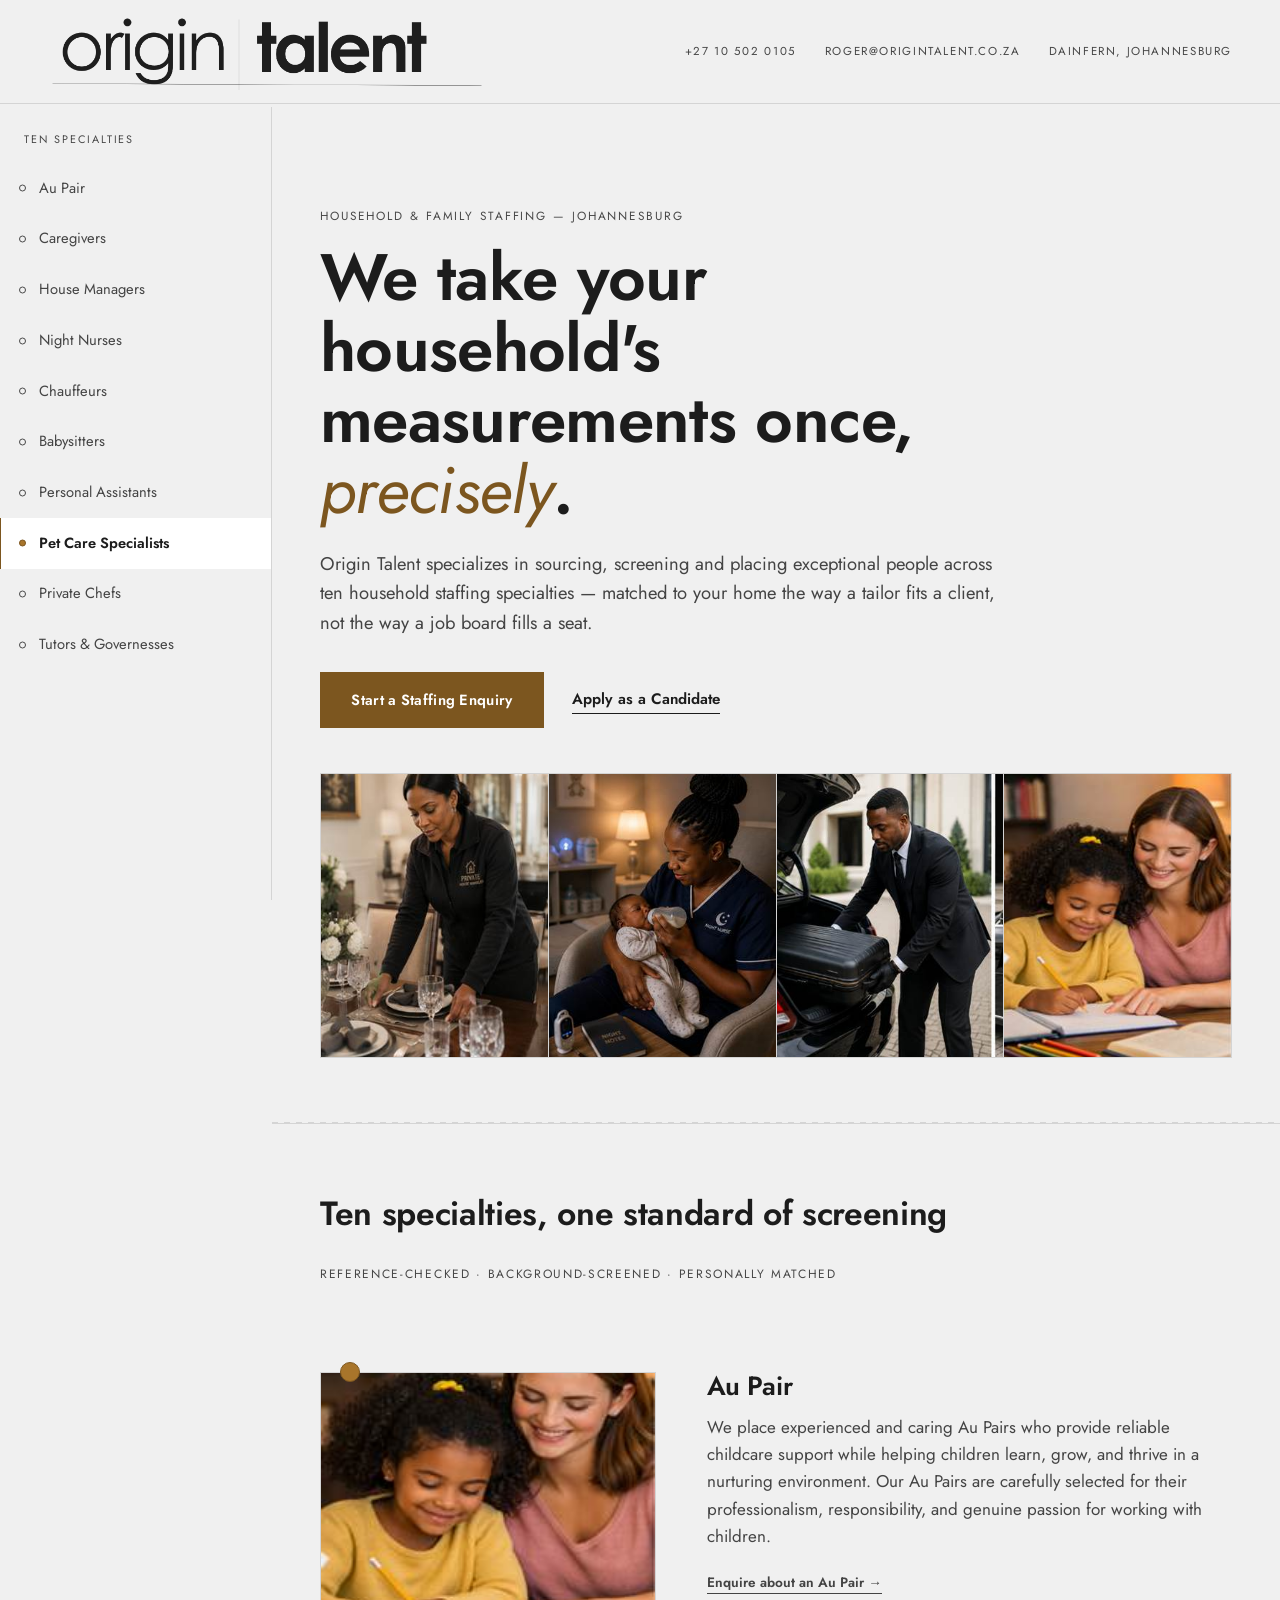
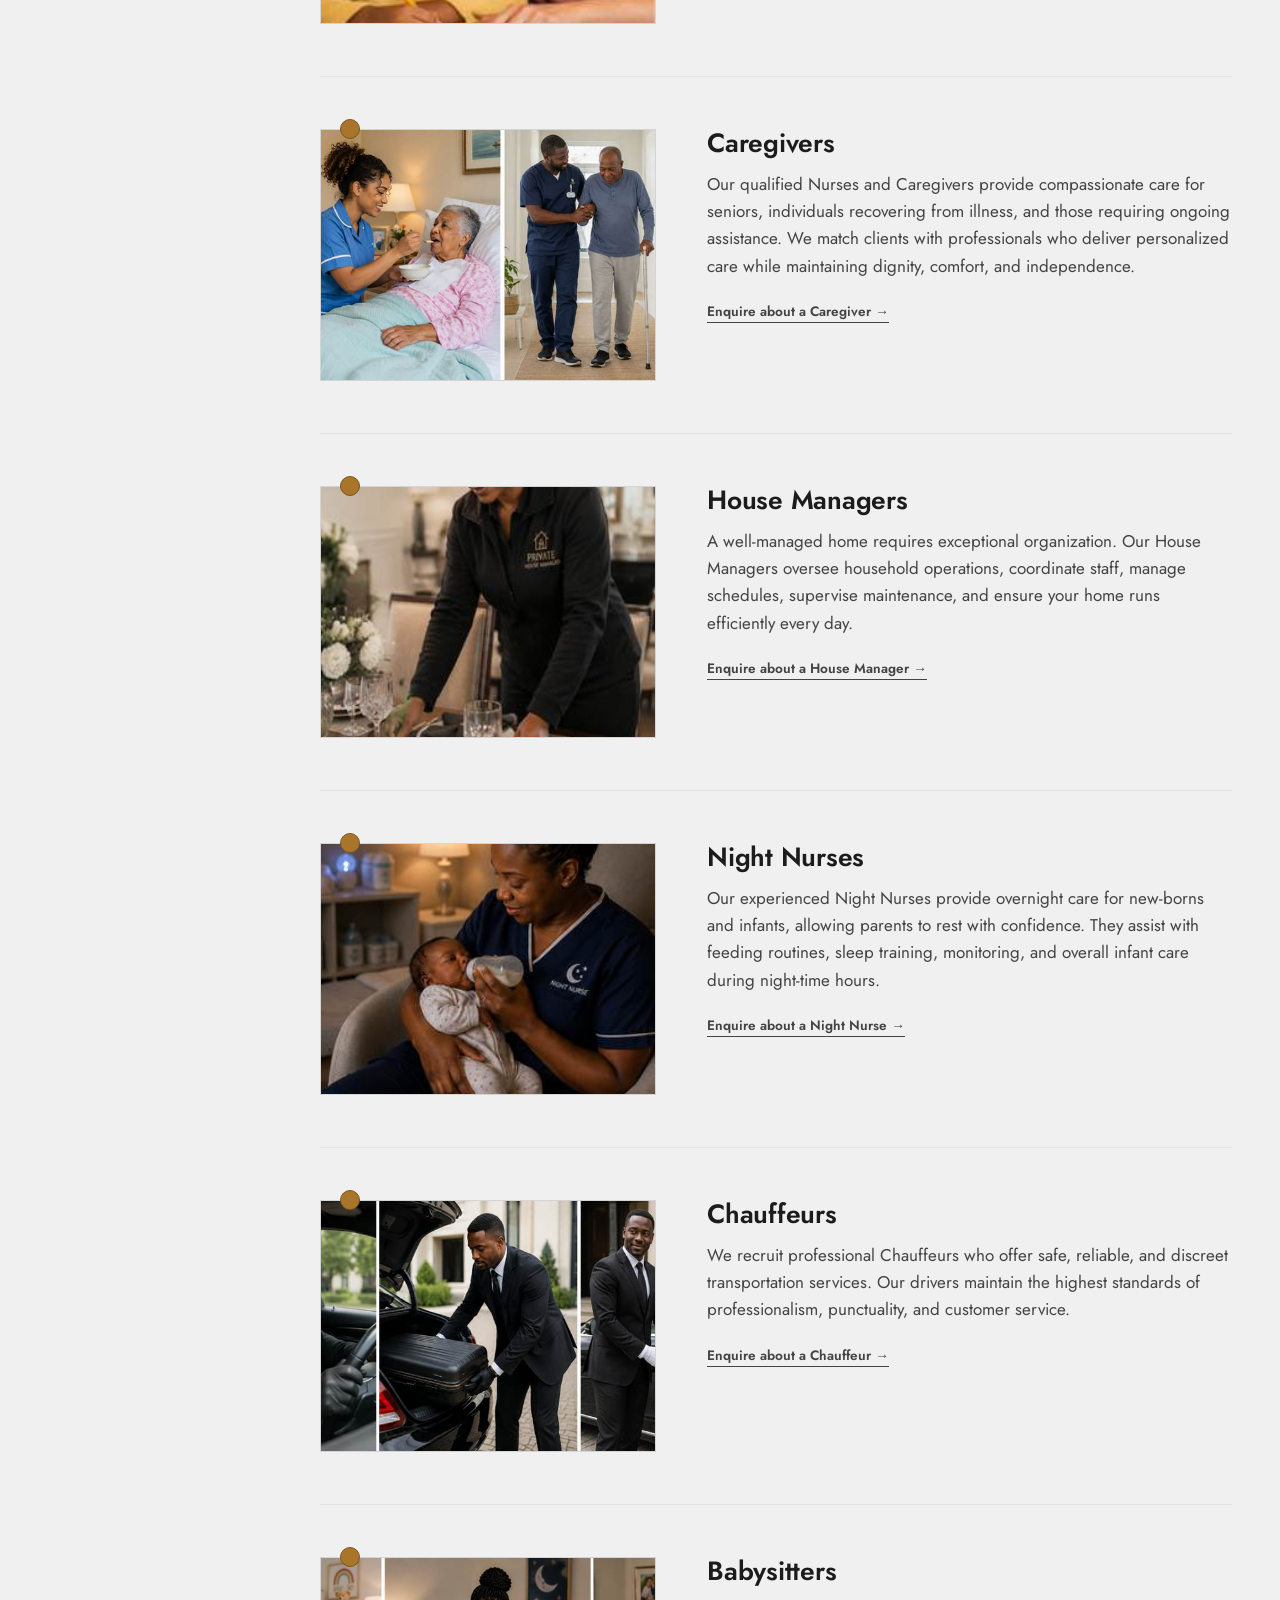
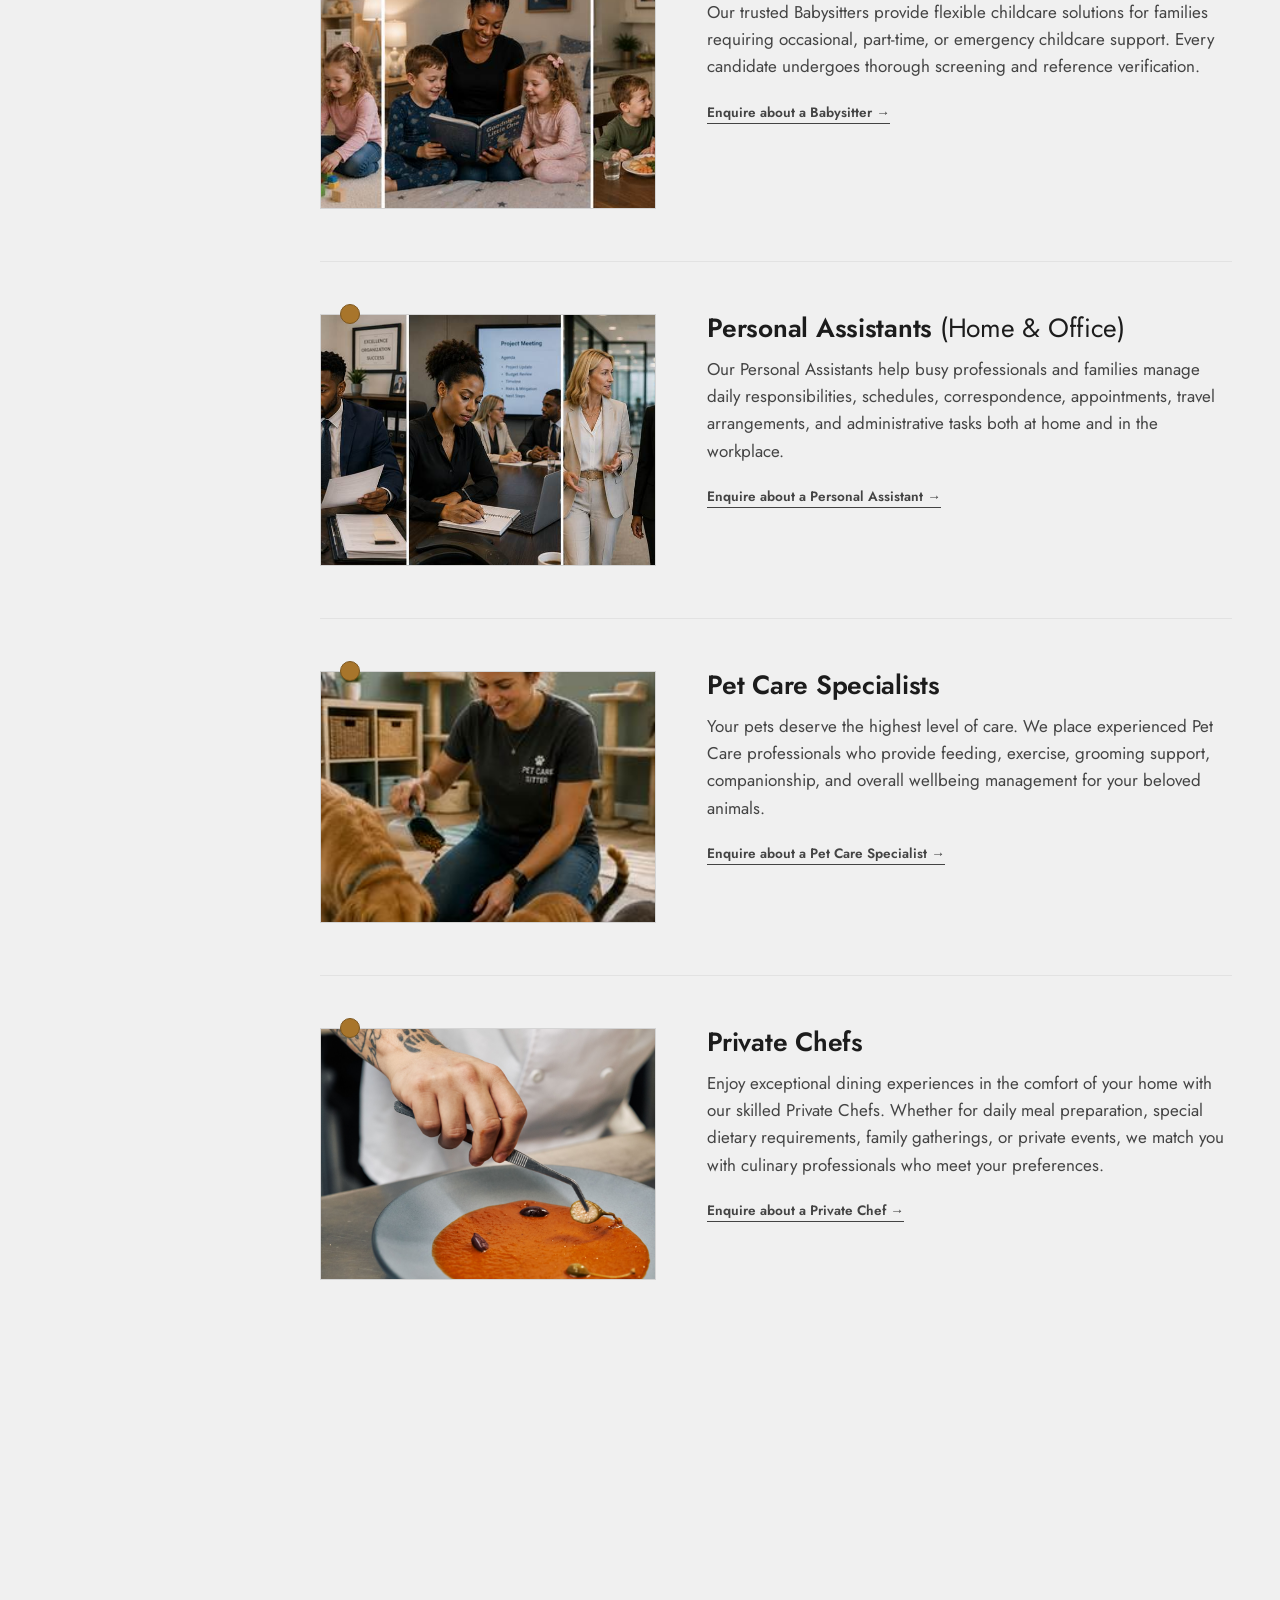
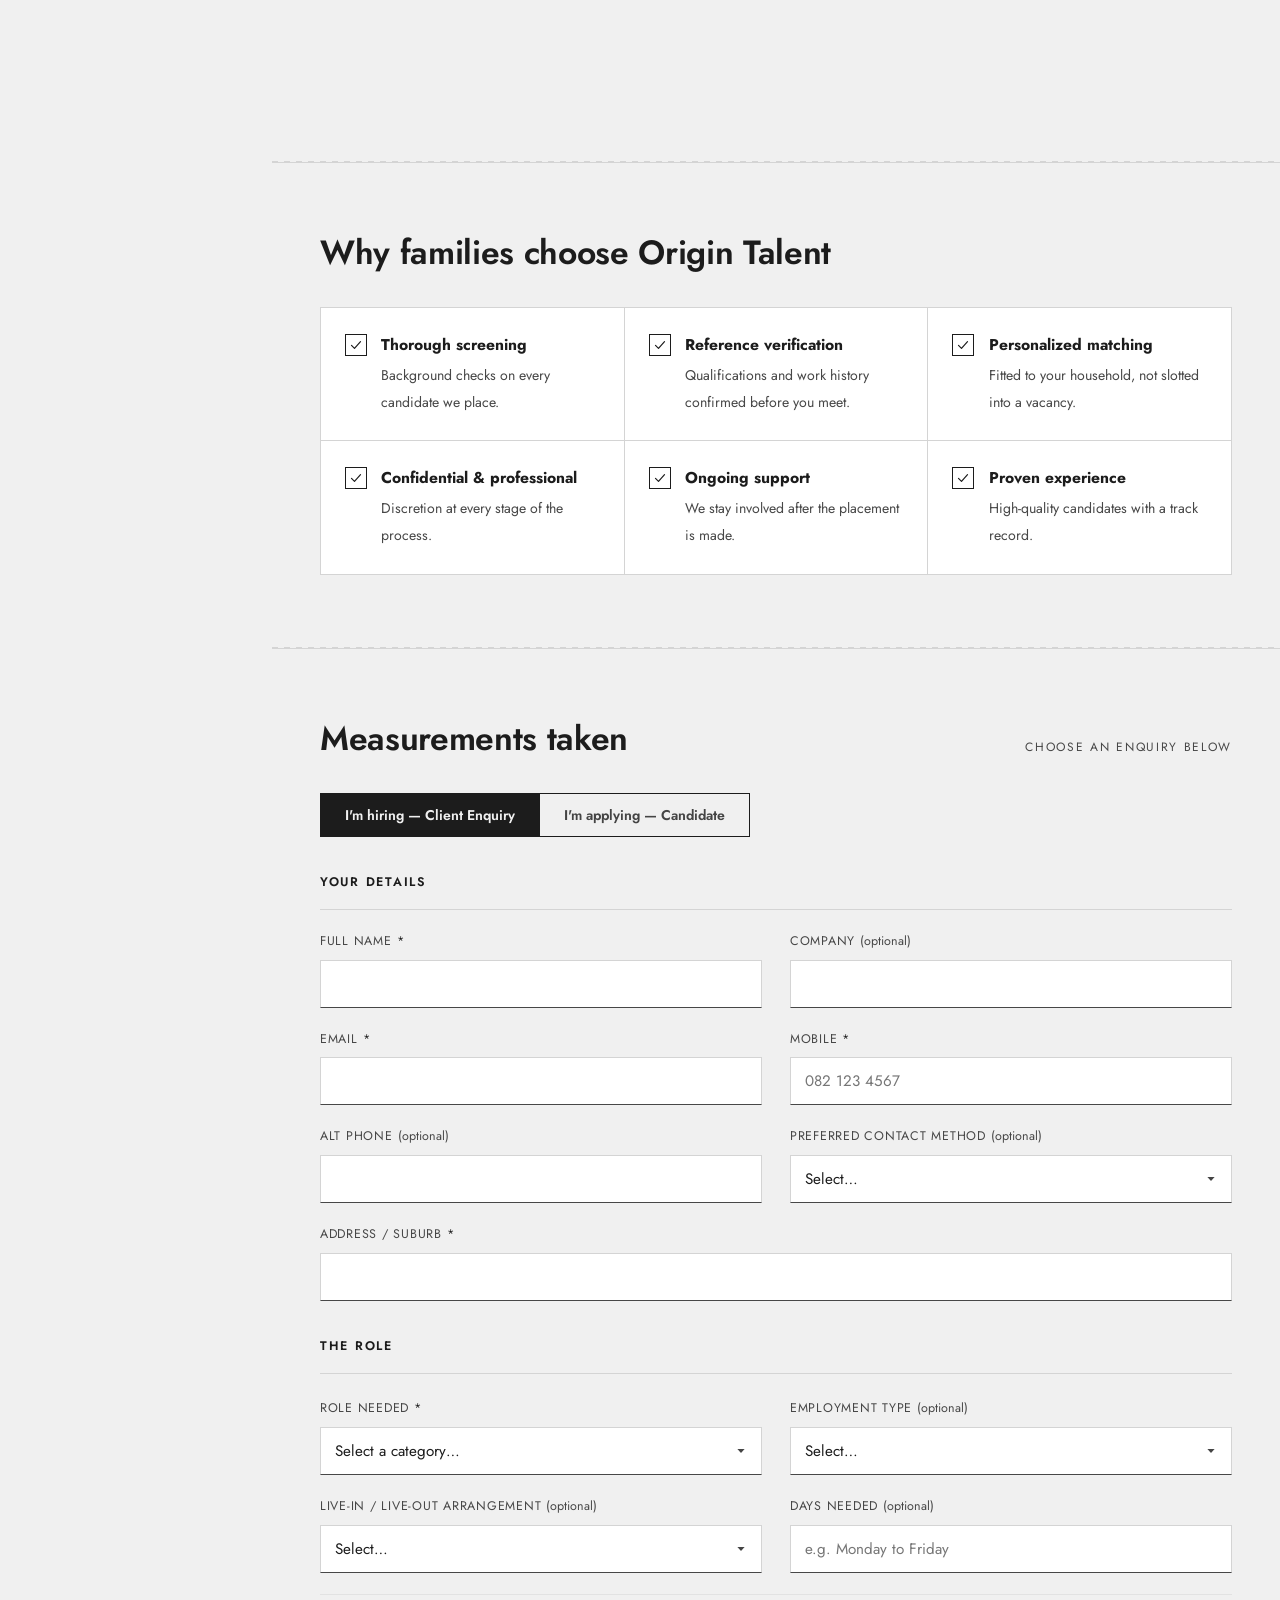
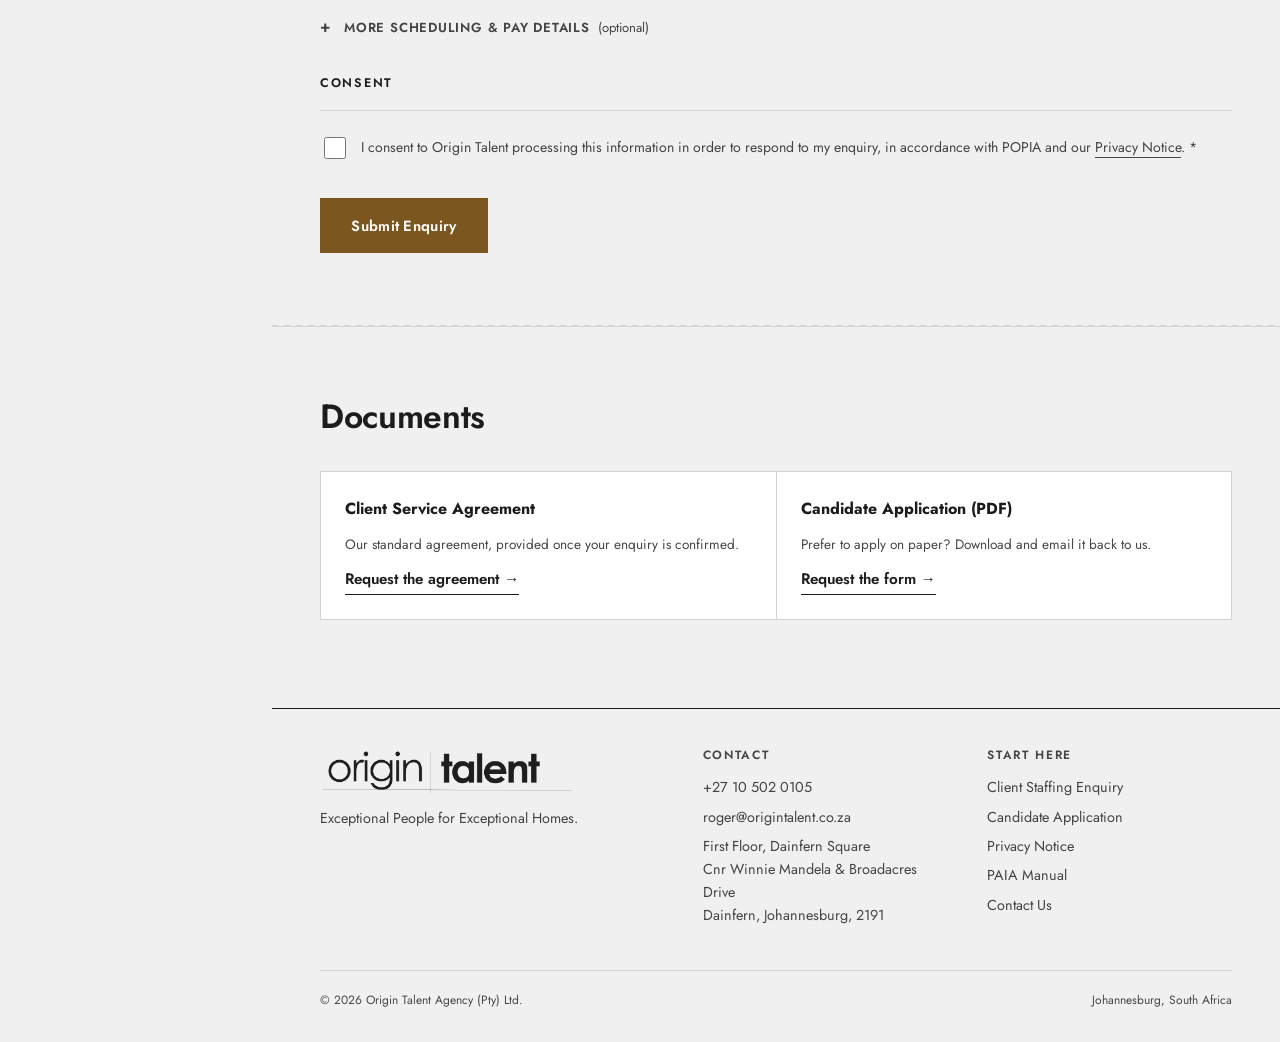
==== index.html @ 2ab87b72 "Restore phone/email on tablet and mobile The header's phone/email/location vanished entirely under 9" ====
<!doctype html>
<html lang="en-ZA">
<head>
<meta charset="UTF-8" />
<meta name="viewport" content="width=device-width, initial-scale=1.0" />
<title>Origin Talent — Exceptional People for Exceptional Homes</title>
<meta name="description" content="Origin Talent sources, screens and places exceptional domestic and household staff for Johannesburg homes — au pairs, caregivers, house managers, night nurses, chauffeurs and more." />
<script>
  if (sessionStorage.getItem('ot-splash-seen')) {
    document.documentElement.classList.add('no-splash');
  } else {
    sessionStorage.setItem('ot-splash-seen', '1');
  }
</script>
<link rel="stylesheet" href="src/style.css" />
</head>
<body>
<div class="splash" id="splash" aria-hidden="true">
  <img class="splash__logo" src="assets/brand/origin-talent-black-transparent.png" alt="" width="380" height="66" />
</div>
<!--
THESIS: Origin Talent measures a household once, precisely, and keeps a pattern
book of the professionals fitted to it — refusing the staffing-agency default
of a soft-focus stock grid pretending to be trustworthy.
OWN-WORLD: grayscale pattern-drafting paper (#f0f0f0 ground, #444/#474747 ink,
white surfaces), Century Gothic display and body (Jost fallback), a left-hand
"pattern rack" of ten category tabs, chalk-snap-line rules as section dividers,
category sections as pinned pattern pieces.
STORY: a Johannesburg household deciding whether to trust Origin Talent sees,
in one viewport, exactly which ten roles are covered, a plain thesis of what
the agency does, and one clear way to start — an enquiry, not a form.
FIRST VIEWPORT: thin masthead (wordmark left, contact right); below it a fixed
left rail of ten pattern tabs running the viewport height, and at right a
thesis headline, one line of positioning copy, a filled primary action
("Start a Staffing Enquiry"), an underlined secondary link ("Apply as a
Candidate"), and a four-photo strip of real category photography.
FORM: The Tailor's Client Book, ordered-list position 3, seed key 5886571f —
palette and type re-rendered in the pinned grayscale/Century Gothic identity
confirmed by the user after the direction round closed.
FINISH: unreviewed and undocumented is unfinished; this build ends with the
finish review, the verdict, DESIGN.md, and every shipping raster carrying its
provenance.
-->

<header class="masthead">
  <div class="wrap masthead__bar">
    <a class="masthead__logo" href="#top" aria-label="Origin Talent home">
      <img src="assets/brand/origin-talent-black-transparent.png" alt="Origin Talent" width="277" height="48" />
    </a>
    <button class="masthead__nav-toggle" type="button" aria-expanded="false" aria-controls="rack" aria-label="Toggle categories menu">
      <svg width="18" height="18" viewBox="0 0 18 18" fill="none" aria-hidden="true"><path d="M1 4h16M1 9h16M1 14h16" stroke="#444444" stroke-width="1.4"/></svg>
    </button>
    <div class="masthead__contact">
      <a href="tel:+27105020105">+27 10 502 0105</a>
      <a href="mailto:roger@origintalent.co.za">roger@origintalent.co.za</a>
      <span>Dainfern, Johannesburg</span>
    </div>
  </div>
</header>

<div id="top"></div>
<div class="shell">
  <nav class="rack" id="rack" aria-label="Staffing categories">
    <div class="rack__contact">
      <a href="tel:+27105020105">+27 10 502 0105</a>
      <a href="mailto:roger@origintalent.co.za">roger@origintalent.co.za</a>
      <span>Dainfern, Johannesburg</span>
    </div>
    <div class="rack__label">Ten Specialties</div>
    <ul class="rack__list">
      <li><a class="rack__tab" href="#au-pair">Au Pair</a></li>
      <li><a class="rack__tab" href="#caregivers">Caregivers</a></li>
      <li><a class="rack__tab" href="#house-managers">House Managers</a></li>
      <li><a class="rack__tab" href="#night-nurses">Night Nurses</a></li>
      <li><a class="rack__tab" href="#chauffeurs">Chauffeurs</a></li>
      <li><a class="rack__tab" href="#babysitters">Babysitters</a></li>
      <li><a class="rack__tab" href="#personal-assistants">Personal Assistants</a></li>
      <li><a class="rack__tab" href="#pet-care">Pet Care Specialists</a></li>
      <li><a class="rack__tab" href="#private-chefs">Private Chefs</a></li>
      <li><a class="rack__tab" href="#tutors">Tutors &amp; Governesses</a></li>
    </ul>
  </nav>

  <div class="content">
    <section class="hero wrap">
      <p class="hero__eyebrow">Household &amp; Family Staffing — Johannesburg</p>
      <h1 class="hero__title">We take your household's measurements once, <em>precisely</em>.</h1>
      <p class="hero__lede">Origin Talent specializes in sourcing, screening and placing exceptional people across ten household staffing specialties — matched to your home the way a tailor fits a client, not the way a job board fills a seat.</p>
      <div class="hero__actions">
        <a class="btn btn-primary" href="#enquire">Start a Staffing Enquiry</a>
        <a class="link-cta" href="#apply">Apply as a Candidate</a>
      </div>
      <div class="hero__strip">
        <img src="assets/photography/brand/house-managers.png" alt="A private house manager setting a formal dining table" loading="lazy" />
        <img src="assets/photography/brand/night-nurses.png" alt="A night nurse feeding a newborn at home" loading="lazy" />
        <img src="assets/photography/brand/chauffeurs.png" alt="A professional chauffeur assisting a client into a car" loading="lazy" />
        <img src="assets/photography/brand/au-pair.png" alt="An au pair helping a child with homework" loading="lazy" />
      </div>
    </section>

    <hr class="snapline" />

    <section class="section wrap" aria-label="Staffing categories">
      <div class="section__head">
        <h2 class="section__title">Ten specialties, one standard of screening</h2>
        <span class="section__meta">Reference-checked &middot; background-screened &middot; personally matched</span>
      </div>

      <article class="category" id="au-pair">
        <div class="category__figure"><span class="category__tag" aria-hidden="true"></span><img src="assets/photography/brand/au-pair.png" alt="An au pair helping a young girl with schoolwork at the kitchen table" loading="lazy" /></div>
        <div class="category__body">
          <h3 class="category__name">Au Pair</h3>
          <p class="category__desc">We place experienced and caring Au Pairs who provide reliable childcare support while helping children learn, grow, and thrive in a nurturing environment. Our Au Pairs are carefully selected for their professionalism, responsibility, and genuine passion for working with children.</p>
          <a class="category__link" href="#enquire">Enquire about an Au Pair &rarr;</a>
        </div>
      </article>

      <article class="category" id="caregivers">
        <div class="category__figure"><span class="category__tag" aria-hidden="true"></span><img src="assets/photography/brand/caregivers.png" alt="A caregiver assisting an elderly client at home, and a caregiver walking with an elderly man" loading="lazy" /></div>
        <div class="category__body">
          <h3 class="category__name">Caregivers</h3>
          <p class="category__desc">Our qualified Nurses and Caregivers provide compassionate care for seniors, individuals recovering from illness, and those requiring ongoing assistance. We match clients with professionals who deliver personalized care while maintaining dignity, comfort, and independence.</p>
          <a class="category__link" href="#enquire">Enquire about a Caregiver &rarr;</a>
        </div>
      </article>

      <article class="category" id="house-managers">
        <div class="category__figure"><span class="category__tag" aria-hidden="true"></span><img src="assets/photography/brand/house-managers.png" alt="A private house manager setting a formal dining table" loading="lazy" /></div>
        <div class="category__body">
          <h3 class="category__name">House Managers</h3>
          <p class="category__desc">A well-managed home requires exceptional organization. Our House Managers oversee household operations, coordinate staff, manage schedules, supervise maintenance, and ensure your home runs efficiently every day.</p>
          <a class="category__link" href="#enquire">Enquire about a House Manager &rarr;</a>
        </div>
      </article>

      <article class="category" id="night-nurses">
        <div class="category__figure"><span class="category__tag" aria-hidden="true"></span><img src="assets/photography/brand/night-nurses.png" alt="A night nurse feeding a newborn at home during the night" loading="lazy" /></div>
        <div class="category__body">
          <h3 class="category__name">Night Nurses</h3>
          <p class="category__desc">Our experienced Night Nurses provide overnight care for new-borns and infants, allowing parents to rest with confidence. They assist with feeding routines, sleep training, monitoring, and overall infant care during night-time hours.</p>
          <a class="category__link" href="#enquire">Enquire about a Night Nurse &rarr;</a>
        </div>
      </article>

      <article class="category" id="chauffeurs">
        <div class="category__figure"><span class="category__tag" aria-hidden="true"></span><img src="assets/photography/brand/chauffeurs.png" alt="A professional chauffeur driving, loading luggage and opening a car door" loading="lazy" /></div>
        <div class="category__body">
          <h3 class="category__name">Chauffeurs</h3>
          <p class="category__desc">We recruit professional Chauffeurs who offer safe, reliable, and discreet transportation services. Our drivers maintain the highest standards of professionalism, punctuality, and customer service.</p>
          <a class="category__link" href="#enquire">Enquire about a Chauffeur &rarr;</a>
        </div>
      </article>

      <article class="category" id="babysitters">
        <div class="category__figure"><span class="category__tag" aria-hidden="true"></span><img src="assets/photography/brand/babysitters.png" alt="A babysitter playing with, reading to, and serving a meal to two children" loading="lazy" /></div>
        <div class="category__body">
          <h3 class="category__name">Babysitters</h3>
          <p class="category__desc">Our trusted Babysitters provide flexible childcare solutions for families requiring occasional, part-time, or emergency childcare support. Every candidate undergoes thorough screening and reference verification.</p>
          <a class="category__link" href="#enquire">Enquire about a Babysitter &rarr;</a>
        </div>
      </article>

      <article class="category" id="personal-assistants">
        <div class="category__figure"><span class="category__tag" aria-hidden="true"></span><img src="assets/photography/brand/personal-assistants.png" alt="A personal assistant reviewing documents and presenting in a meeting" loading="lazy" /></div>
        <div class="category__body">
          <h3 class="category__name">Personal Assistants <span class="category__qualifier">(Home &amp; Office)</span></h3>
          <p class="category__desc">Our Personal Assistants help busy professionals and families manage daily responsibilities, schedules, correspondence, appointments, travel arrangements, and administrative tasks both at home and in the workplace.</p>
          <a class="category__link" href="#enquire">Enquire about a Personal Assistant &rarr;</a>
        </div>
      </article>

      <article class="category" id="pet-care">
        <div class="category__figure"><span class="category__tag" aria-hidden="true"></span><img src="assets/photography/brand/pet-care-specialists.png" alt="A pet care specialist feeding a dog and cats at home" loading="lazy" /></div>
        <div class="category__body">
          <h3 class="category__name">Pet Care Specialists</h3>
          <p class="category__desc">Your pets deserve the highest level of care. We place experienced Pet Care professionals who provide feeding, exercise, grooming support, companionship, and overall wellbeing management for your beloved animals.</p>
          <a class="category__link" href="#enquire">Enquire about a Pet Care Specialist &rarr;</a>
        </div>
      </article>

      <article class="category" id="private-chefs">
        <div class="category__figure"><span class="category__tag" aria-hidden="true"></span><img src="assets/photography/sourced/private-chefs.jpg" alt="A private chef plating a dish with precision" loading="lazy" /></div>
        <div class="category__body">
          <h3 class="category__name">Private Chefs</h3>
          <p class="category__desc">Enjoy exceptional dining experiences in the comfort of your home with our skilled Private Chefs. Whether for daily meal preparation, special dietary requirements, family gatherings, or private events, we match you with culinary professionals who meet your preferences.</p>
          <a class="category__link" href="#enquire">Enquire about a Private Chef &rarr;</a>
        </div>
      </article>

      <article class="category" id="tutors">
        <div class="category__figure"><span class="category__tag" aria-hidden="true"></span><img src="assets/photography/sourced/tutors-governesses.jpg" alt="A tutor helping a young boy with his studies" loading="lazy" /></div>
        <div class="category__body">
          <h3 class="category__name">Tutors &amp; Governesses</h3>
          <p class="category__desc">Our Tutors and Governesses provide personalized educational support, academic guidance, and child development assistance. We carefully select professionals who can help children excel academically while fostering confidence and personal growth.</p>
          <a class="category__link" href="#enquire">Enquire about a Tutor &rarr;</a>
        </div>
      </article>
    </section>

    <hr class="snapline" />

    <section class="section wrap">
      <div class="section__head">
        <h2 class="section__title">Why families choose Origin Talent</h2>
      </div>
      <div class="checklist">
        <div class="checklist__item">
          <span class="checklist__mark"><svg viewBox="0 0 16 16" fill="none"><path d="M2 8.5l4 4 8-9" stroke="#1c1c1c" stroke-width="1.6" stroke-linecap="round" stroke-linejoin="round"/></svg></span>
          <div class="checklist__text"><strong>Thorough screening</strong><span>Background checks on every candidate we place.</span></div>
        </div>
        <div class="checklist__item">
          <span class="checklist__mark"><svg viewBox="0 0 16 16" fill="none"><path d="M2 8.5l4 4 8-9" stroke="#1c1c1c" stroke-width="1.6" stroke-linecap="round" stroke-linejoin="round"/></svg></span>
          <div class="checklist__text"><strong>Reference verification</strong><span>Qualifications and work history confirmed before you meet.</span></div>
        </div>
        <div class="checklist__item">
          <span class="checklist__mark"><svg viewBox="0 0 16 16" fill="none"><path d="M2 8.5l4 4 8-9" stroke="#1c1c1c" stroke-width="1.6" stroke-linecap="round" stroke-linejoin="round"/></svg></span>
          <div class="checklist__text"><strong>Personalized matching</strong><span>Fitted to your household, not slotted into a vacancy.</span></div>
        </div>
        <div class="checklist__item">
          <span class="checklist__mark"><svg viewBox="0 0 16 16" fill="none"><path d="M2 8.5l4 4 8-9" stroke="#1c1c1c" stroke-width="1.6" stroke-linecap="round" stroke-linejoin="round"/></svg></span>
          <div class="checklist__text"><strong>Confidential &amp; professional</strong><span>Discretion at every stage of the process.</span></div>
        </div>
        <div class="checklist__item">
          <span class="checklist__mark"><svg viewBox="0 0 16 16" fill="none"><path d="M2 8.5l4 4 8-9" stroke="#1c1c1c" stroke-width="1.6" stroke-linecap="round" stroke-linejoin="round"/></svg></span>
          <div class="checklist__text"><strong>Ongoing support</strong><span>We stay involved after the placement is made.</span></div>
        </div>
        <div class="checklist__item">
          <span class="checklist__mark"><svg viewBox="0 0 16 16" fill="none"><path d="M2 8.5l4 4 8-9" stroke="#1c1c1c" stroke-width="1.6" stroke-linecap="round" stroke-linejoin="round"/></svg></span>
          <div class="checklist__text"><strong>Proven experience</strong><span>High-quality candidates with a track record.</span></div>
        </div>
      </div>
    </section>

    <hr class="snapline" />

    <section class="section wrap forms" id="forms">
      <div class="section__head">
        <h2 class="section__title">Measurements taken</h2>
        <span class="section__meta">Choose an enquiry below</span>
      </div>

      <div class="form-tabs" role="tablist" aria-label="Choose a form">
        <button class="form-tab is-active" type="button" data-target="enquire" role="tab" aria-selected="true" tabindex="0">I'm hiring &mdash; Client Enquiry</button>
        <button class="form-tab" type="button" data-target="apply" role="tab" aria-selected="false" tabindex="-1">I'm applying &mdash; Candidate</button>
      </div>

      <div class="form-panel is-active" id="enquire">
        <form id="client-form" novalidate>
          <fieldset class="field-group">
            <legend class="field-group__title">Your Details</legend>
            <div class="field-grid">
              <div class="field"><label for="c-name">Full Name <span class="req">*</span></label><input id="c-name" name="Full Name" type="text" required /></div>
              <div class="field"><label for="c-company">Company <span class="opt">(optional)</span></label><input id="c-company" name="Company" type="text" /></div>
              <div class="field"><label for="c-email">Email <span class="req">*</span></label><input id="c-email" name="Email" type="email" required /></div>
              <div class="field"><label for="c-mobile">Mobile <span class="req">*</span></label><input id="c-mobile" name="Mobile" type="tel" inputmode="tel" pattern="^[0-9+\(\)\- ]{7,15}$" placeholder="082 123 4567" required /></div>
              <div class="field"><label for="c-alt">Alt Phone <span class="opt">(optional)</span></label><input id="c-alt" name="Alt Phone" type="tel" inputmode="tel" pattern="^[0-9+\(\)\- ]{7,15}$" /></div>
              <div class="field">
                <label for="c-contact">Preferred Contact Method <span class="opt">(optional)</span></label>
                <select id="c-contact" name="Preferred Contact Method">
                  <option value="">Select&hellip;</option>
                  <option>Phone Call</option>
                  <option>WhatsApp</option>
                  <option>Email</option>
                </select>
              </div>
              <div class="field field--full"><label for="c-address">Address / Suburb <span class="req">*</span></label><input id="c-address" name="Address" type="text" required /></div>
            </div>
          </fieldset>

          <fieldset class="field-group">
            <legend class="field-group__title">The Role</legend>
            <div class="field-grid">
              <div class="field">
                <label for="c-role">Role Needed <span class="req">*</span></label>
                <select id="c-role" name="Role Needed" required>
                  <option value="">Select a category&hellip;</option>
                  <option>Au Pair</option><option>Caregivers</option><option>House Managers</option>
                  <option>Night Nurses</option><option>Chauffeurs</option><option>Babysitters</option>
                  <option>Personal Assistants</option><option>Pet Care Specialists</option>
                  <option>Private Chefs</option><option>Tutors &amp; Governesses</option>
                </select>
              </div>
              <div class="field">
                <label for="c-employment">Employment Type <span class="opt">(optional)</span></label>
                <select id="c-employment" name="Employment Type">
                  <option value="">Select&hellip;</option>
                  <option>Full-time</option><option>Part-time</option><option>Once-off / Temporary</option>
                </select>
              </div>
              <div class="field">
                <label for="c-arrangement">Live-in / Live-out Arrangement <span class="opt">(optional)</span></label>
                <select id="c-arrangement" name="Live-in / Live-out Arrangement">
                  <option value="">Select&hellip;</option>
                  <option>Live-in</option><option>Live-out</option><option>Either</option>
                </select>
              </div>
              <div class="field"><label for="c-days">Days Needed <span class="opt">(optional)</span></label><input id="c-days" name="Days Needed" type="text" placeholder="e.g. Monday to Friday" /></div>
            </div>
            <details class="field-disclosure">
              <summary>More scheduling &amp; pay details <span class="opt">(optional)</span></summary>
              <div class="field-grid">
                <div class="field"><label for="c-hours">Hours</label><input id="c-hours" name="Hours" type="text" placeholder="e.g. Mon–Fri, 7am–5pm" /></div>
                <div class="field">
                  <label for="c-urgency">Urgency</label>
                  <select id="c-urgency" name="Urgency">
                    <option value="">Select&hellip;</option>
                    <option>Immediate</option><option>Within 2 weeks</option><option>Within a month</option><option>Just exploring</option>
                  </select>
                </div>
                <div class="field"><label for="c-salary">Salary Range</label><input id="c-salary" name="Salary" type="text" placeholder="e.g. R8,000 – R10,000 / month" /></div>
                <div class="field">
                  <label for="c-driving">Driving Required</label>
                  <select id="c-driving" name="Driving Required">
                    <option value="">Select&hellip;</option>
                    <option>Yes</option><option>No</option>
                  </select>
                </div>
                <div class="field"><label for="c-languages">Languages Preferred</label><input id="c-languages" name="Languages" type="text" /></div>
                <div class="field field--full"><label for="c-duties">Duties</label><textarea id="c-duties" name="Duties" placeholder="Describe the day-to-day duties this role should cover"></textarea></div>
                <div class="field field--full"><label for="c-notes">Additional Notes</label><textarea id="c-notes" name="Notes"></textarea></div>
              </div>
            </details>
          </fieldset>

          <fieldset class="field-group">
            <legend class="field-group__title">Consent</legend>
            <div class="field-check">
              <input id="c-popia" name="POPIA Consent" type="checkbox" value="Consented" required />
              <label for="c-popia" class="field-check__label">I consent to Origin Talent processing this information in order to respond to my enquiry, in accordance with POPIA and our <a href="privacy.html" target="_blank" rel="noopener">Privacy Notice</a>. <span class="req">*</span></label>
            </div>
          </fieldset>

          <div class="form-actions">
            <button class="btn btn-primary" type="submit">Submit Enquiry</button>
            <span class="form-status" role="status" aria-live="polite"></span>
          </div>
        </form>
      </div>

      <div class="form-panel" id="apply">
        <form id="candidate-form" novalidate>
          <fieldset class="field-group">
            <legend class="field-group__title">Before You Start</legend>
            <p class="field-group__note">We'll ask for your ID number and next of kin below, for reference and background screening only — here's how we handle it, before you type anything in.</p>
            <div class="field-check">
              <input id="a-popia" name="POPIA Consent" type="checkbox" value="Consented" required />
              <label for="a-popia" class="field-check__label">I consent to Origin Talent processing this information in accordance with POPIA and our <a href="privacy.html" target="_blank" rel="noopener">Privacy Notice</a>. <span class="req">*</span></label>
            </div>
            <div class="field-check">
              <input id="a-screening" name="Screening Consent" type="checkbox" value="Consented" required />
              <label for="a-screening" class="field-check__label">I consent to reference checks, background screening and verification of the information provided. <span class="req">*</span></label>
            </div>
          </fieldset>

          <fieldset class="field-group" id="candidate-sensitive-group">
            <legend class="field-group__title">Your Details</legend>
            <p class="field-group__gate-hint" id="candidate-gate-hint">Confirm both boxes above to unlock this section.</p>
            <div class="field-grid">
              <div class="field"><label for="a-name">Full Name <span class="req">*</span></label><input id="a-name" name="Full Name" type="text" required /></div>
              <div class="field"><label for="a-dob">Date of Birth <span class="req">*</span></label><input id="a-dob" name="Date of Birth" type="date" required /></div>
              <div class="field"><label for="a-id">ID Number <span class="req">*</span></label><input id="a-id" name="ID Number" type="text" inputmode="numeric" pattern="\d{13}" maxlength="13" placeholder="13-digit SA ID number" required /></div>
              <div class="field"><label for="a-mobile">Mobile <span class="req">*</span></label><input id="a-mobile" name="Mobile" type="tel" inputmode="tel" pattern="^[0-9+\(\)\- ]{7,15}$" placeholder="082 123 4567" required /></div>
              <div class="field"><label for="a-email">Email <span class="req">*</span></label><input id="a-email" name="Email" type="email" required /></div>
              <div class="field field--full"><label for="a-address">Address <span class="req">*</span></label><input id="a-address" name="Address" type="text" required /></div>
            </div>
            <details class="field-disclosure">
              <summary>Nationality &amp; next of kin <span class="opt">(optional)</span></summary>
              <div class="field-grid">
                <div class="field"><label for="a-nationality">Nationality</label><input id="a-nationality" name="Nationality" type="text" /></div>
                <div class="field"><label for="a-province">Province</label><input id="a-province" name="Province" type="text" value="Gauteng" /></div>
                <div class="field"><label for="a-kin-name">Next of Kin Name</label><input id="a-kin-name" name="Next of Kin Name" type="text" /></div>
                <div class="field"><label for="a-kin-number">Next of Kin Number</label><input id="a-kin-number" name="Next of Kin Number" type="tel" inputmode="tel" pattern="^[0-9+\(\)\- ]{7,15}$" /></div>
              </div>
            </details>
          </fieldset>

          <fieldset class="field-group">
            <legend class="field-group__title">The Role</legend>
            <div class="field-grid">
              <div class="field">
                <label for="a-role">Role Applying For <span class="req">*</span></label>
                <select id="a-role" name="Role Applying For" required>
                  <option value="">Select a category&hellip;</option>
                  <option>Au Pair</option><option>Caregivers</option><option>House Managers</option>
                  <option>Night Nurses</option><option>Chauffeurs</option><option>Babysitters</option>
                  <option>Personal Assistants</option><option>Pet Care Specialists</option>
                  <option>Private Chefs</option><option>Tutors &amp; Governesses</option>
                </select>
              </div>
              <div class="field">
                <label for="a-position">Position Type <span class="opt">(optional)</span></label>
                <select id="a-position" name="Position Type">
                  <option value="">Select&hellip;</option>
                  <option>Full-time</option><option>Part-time</option><option>Once-off / Temporary</option>
                </select>
              </div>
              <div class="field"><label for="a-availability">Availability <span class="opt">(optional)</span></label><input id="a-availability" name="Availability" type="text" placeholder="e.g. Immediately, weekdays only" /></div>
            </div>
            <details class="field-disclosure">
              <summary>Skills &amp; logistics <span class="opt">(optional)</span></summary>
              <div class="field-grid">
                <div class="field">
                  <label for="a-licence">Driver's Licence</label>
                  <select id="a-licence" name="Driver's Licence">
                    <option value="">Select&hellip;</option>
                    <option>Yes — Code 08</option><option>Yes — Code 10/14</option><option>No</option>
                  </select>
                </div>
                <div class="field">
                  <label for="a-transport">Own Transport</label>
                  <select id="a-transport" name="Own Transport">
                    <option value="">Select&hellip;</option>
                    <option>Yes</option><option>No</option>
                  </select>
                </div>
                <div class="field"><label for="a-languages">Languages</label><input id="a-languages" name="Languages" type="text" /></div>
                <div class="field">
                  <label for="a-legal">Legal Right to Work in South Africa</label>
                  <select id="a-legal" name="Legal Right to Work">
                    <option value="">Select&hellip;</option>
                    <option>Yes</option><option>No</option>
                  </select>
                </div>
                <div class="field">
                  <label for="a-able">Able to Perform Physical Duties</label>
                  <select id="a-able" name="Able to Perform Duties">
                    <option value="">Select&hellip;</option>
                    <option>Yes</option><option>No</option>
                  </select>
                </div>
                <div class="field field--full"><label for="a-skills">Skills</label><textarea id="a-skills" name="Skills"></textarea></div>
                <div class="field field--full"><label for="a-quals">Qualifications</label><textarea id="a-quals" name="Qualifications"></textarea></div>
              </div>
            </details>
          </fieldset>

          <fieldset class="field-group">
            <legend class="field-group__title">Declaration</legend>
            <div class="field-check">
              <input id="a-declare" name="Declaration" type="checkbox" value="Declared" required />
              <label for="a-declare" class="field-check__label">I declare that the information provided in this application is true and correct. <span class="req">*</span></label>
            </div>
          </fieldset>

          <div class="form-actions">
            <button class="btn btn-primary" type="submit">Submit Application</button>
            <span class="form-status" role="status" aria-live="polite"></span>
          </div>
        </form>
      </div>
    </section>

    <hr class="snapline" />

    <section class="section wrap">
      <div class="section__head">
        <h2 class="section__title">Documents</h2>
      </div>
      <div class="downloads">
        <div class="download-card">
          <strong>Client Service Agreement</strong>
          <span>Our standard agreement, provided once your enquiry is confirmed.</span>
          <a class="link-cta" href="#enquire">Request the agreement &rarr;</a>
        </div>
        <div class="download-card">
          <strong>Candidate Application (PDF)</strong>
          <span>Prefer to apply on paper? Download and email it back to us.</span>
          <a class="link-cta" href="mailto:roger@origintalent.co.za?subject=Candidate%20Application%20Request">Request the form &rarr;</a>
        </div>
      </div>
    </section>

    <footer class="site-footer wrap">
      <div class="footer-grid">
        <div>
          <img class="footer-logo" src="assets/brand/origin-talent-black-transparent.png" alt="Origin Talent" width="299" height="52" />
          <p>Exceptional People for Exceptional Homes.</p>
        </div>
        <div>
          <h4>Contact</h4>
          <a href="tel:+27105020105">+27 10 502 0105</a>
          <a href="mailto:roger@origintalent.co.za">roger@origintalent.co.za</a>
          <p>First Floor, Dainfern Square<br />Cnr Winnie Mandela &amp; Broadacres Drive<br />Dainfern, Johannesburg, 2191</p>
        </div>
        <div>
          <h4>Start Here</h4>
          <a href="#enquire">Client Staffing Enquiry</a>
          <a href="#apply">Candidate Application</a>
          <a href="privacy.html">Privacy Notice</a>
          <a href="paia-manual.html">PAIA Manual</a>
          <a href="contact.html">Contact Us</a>
        </div>
      </div>
      <div class="footer-bottom">
        <span>&copy; 2026 Origin Talent Agency (Pty) Ltd.</span>
        <span>Johannesburg, South Africa</span>
      </div>
    </footer>
  </div>
</div>

<script type="module" src="src/main.js"></script>
</body>
</html>
---- src/style.css ----
/* ============================================================
   Origin Talent — "The Tailor's Pattern Book"
   Grayscale base — #f0f0f0 / #474747 / #444444 / #ffffff — with a single
   brass accent used sparingly for focal points (client feedback, 2026-08-24).
   Century Gothic (logo face) with Jost as the free web fallback.
   ============================================================ */

@import url('https://fonts.googleapis.com/css2?family=Jost:ital,wght@0,300;0,400;0,500;0,600;0,700;1,400&display=swap');

:root {
  --paper: #f0f0f0;
  --paper-raised: #f7f7f7;
  --white: #ffffff;
  --ink: #444444;
  --ink-soft: #474747;
  --ink-strong: #1c1c1c;
  --line: #d4d4d4;
  --line-soft: #e2e2e2;

  --accent: #a8752b;
  --accent-strong: #7c561f;

  --font-display: 'Century Gothic', 'Jost', sans-serif;
  --font-body: 'Century Gothic', 'Jost', sans-serif;

  --measure: 62ch;
  --rail-w: 17rem;
  --gutter: clamp(1.25rem, 4vw, 3rem);

  --ease-out-expo: cubic-bezier(0.16, 1, 0.3, 1);
}

*, *::before, *::after { box-sizing: border-box; }

html {
  scroll-behavior: smooth;
}

@media (prefers-reduced-motion: reduce) {
  html { scroll-behavior: auto; }
  *, *::before, *::after {
    animation-duration: 0.01ms !important;
    animation-iteration-count: 1 !important;
    transition-duration: 0.01ms !important;
    scroll-behavior: auto !important;
  }
}

body {
  margin: 0;
  background: var(--paper);
  color: var(--ink);
  font-family: var(--font-body);
  font-size: 17px;
  line-height: 1.6;
  -webkit-font-smoothing: antialiased;
  text-rendering: optimizeLegibility;
}

img { max-width: 100%; display: block; }

a { color: inherit; text-decoration: none; }

::selection { background: var(--ink-strong); color: var(--paper); }

/* Custom scrollbar — themed, not left to the browser default */
::-webkit-scrollbar { width: 12px; height: 12px; }
::-webkit-scrollbar-track { background: var(--paper); }
::-webkit-scrollbar-thumb {
  background: var(--line);
  border-radius: 0;
  border: 3px solid var(--paper);
}
::-webkit-scrollbar-thumb:hover { background: var(--ink-soft); }
* { scrollbar-color: var(--line) var(--paper); scrollbar-width: thin; }

:focus-visible {
  outline: 2px solid var(--ink-strong);
  outline-offset: 3px;
}

h1, h2, h3, h4 {
  font-family: var(--font-display);
  font-weight: 600;
  color: var(--ink-strong);
  line-height: 1.08;
  margin: 0;
  letter-spacing: -0.01em;
}

p { margin: 0; }

.visually-hidden {
  position: absolute; width: 1px; height: 1px;
  padding: 0; margin: -1px; overflow: hidden;
  clip: rect(0,0,0,0); white-space: nowrap; border: 0;
}

.wrap {
  max-width: 1360px;
  margin: 0 auto;
  padding-inline: var(--gutter);
}

/* ---------- chalk snap-line rule: the recurring section-divider motif ---------- */
.snapline {
  border: none;
  height: 1px;
  margin: 0;
  background-image: linear-gradient(to right, var(--line) 0 6px, transparent 6px 12px);
  background-size: 12px 1px;
  background-repeat: repeat-x;
}

/* ============================================================
   Entrance splash — logo reveal on first arrival this session
   (client feedback, 2026-08-24: "push viewers to certain focal
   points" — shown once per session via sessionStorage, skipped
   entirely under prefers-reduced-motion or on repeat views).
   ============================================================ */
.splash {
  position: fixed;
  inset: 0;
  z-index: 200;
  display: flex;
  align-items: center;
  justify-content: center;
  background: var(--paper);
  pointer-events: none;
  animation: splash-hide 1.5s var(--ease-out-expo) forwards;
}
.splash__logo {
  width: min(340px, 65vw);
  height: auto;
  opacity: 0;
  animation: splash-logo 1.5s var(--ease-out-expo) forwards;
}
@keyframes splash-logo {
  0% { opacity: 0; transform: scale(0.92); }
  38% { opacity: 1; transform: scale(1); }
  78% { opacity: 1; transform: scale(1); }
  100% { opacity: 0; transform: scale(1.02); }
}
@keyframes splash-hide {
  0%, 82% { opacity: 1; visibility: visible; }
  100% { opacity: 0; visibility: hidden; }
}
.no-splash .splash { display: none; }
@media (prefers-reduced-motion: reduce) {
  .splash { display: none; }
}

/* ============================================================
   Masthead
   ============================================================ */
.masthead {
  border-bottom: 1px solid var(--line);
  background: var(--paper);
  position: sticky;
  top: 0;
  z-index: 40;
}
.masthead__bar {
  display: flex;
  align-items: center;
  justify-content: space-between;
  gap: 1.5rem;
  padding-block: 0.85rem;
  flex-wrap: wrap;
}
.masthead__logo img {
  height: clamp(40px, 9vw, 76px);
  width: auto;
}

.footer-logo {
  height: 44px;
  width: auto;
  display: block;
  margin-bottom: 0.9rem;
}
.masthead__contact {
  display: flex;
  gap: 1.75rem;
  font-size: 0.72rem;
  letter-spacing: 0.14em;
  text-transform: uppercase;
  color: var(--ink-soft);
  flex-wrap: wrap;
}
.masthead__contact a { border-bottom: 1px solid transparent; }
.masthead__contact a:hover { border-color: var(--ink-soft); }

.masthead__nav-toggle {
  display: none;
  background: none;
  border: 1px solid var(--ink);
  width: 40px;
  height: 40px;
  align-items: center;
  justify-content: center;
  cursor: pointer;
  color: var(--ink-strong);
}

/* ============================================================
   Layout shell: pattern rack (left) + content (right)
   ============================================================ */
.shell {
  display: grid;
  grid-template-columns: var(--rail-w) 1fr;
  align-items: start;
}

.rack {
  position: sticky;
  top: 107px;
  height: calc(100vh - 107px);
  overflow-y: auto;
  border-right: 1px solid var(--line);
  padding-block: 1.5rem;
  scrollbar-width: none;
}
.rack::-webkit-scrollbar { display: none; }

.rack__contact {
  display: none;
}
.rack__label {
  font-size: 0.68rem;
  letter-spacing: 0.18em;
  text-transform: uppercase;
  color: var(--ink-soft);
  padding: 0 1.5rem 0.9rem;
}

.rack__list {
  list-style: none;
  margin: 0;
  padding: 0;
}

.rack__tab {
  display: block;
  position: relative;
  padding: 0.85rem 1.5rem 0.85rem 2.4rem;
  font-size: 0.92rem;
  color: var(--ink);
  border-left: 1px solid transparent;
  transition: color 0.2s var(--ease-out-expo), border-color 0.2s var(--ease-out-expo), background 0.2s var(--ease-out-expo);
}
.rack__tab::before {
  content: "";
  position: absolute;
  left: 1.1rem;
  top: 50%;
  translate: 0 -50%;
  width: 7px;
  height: 7px;
  border-radius: 50%;
  border: 1px solid var(--ink-soft);
  background: var(--paper);
  transition: background 0.2s var(--ease-out-expo), border-color 0.2s var(--ease-out-expo);
}
.rack__tab:hover {
  color: var(--ink-strong);
  background: var(--paper-raised);
}
.rack__tab.is-active {
  color: var(--ink-strong);
  font-weight: 600;
  border-left-color: var(--accent-strong);
  background: var(--white);
}
.rack__tab.is-active::before {
  background: var(--accent);
  border-color: var(--accent-strong);
}

.content { min-width: 0; }

/* ============================================================
   Hero — first viewport thesis
   ============================================================ */
.hero {
  padding-block: clamp(3rem, 8vw, 6.5rem) clamp(2.5rem, 6vw, 4rem);
}
.hero__eyebrow {
  font-size: 0.74rem;
  letter-spacing: 0.16em;
  text-transform: uppercase;
  color: var(--ink-soft);
  margin-bottom: 1.1rem;
}
.hero__title {
  font-size: clamp(2.4rem, 5.4vw, 4.1rem);
  max-width: 15ch;
  margin-bottom: 1.4rem;
}
.hero__title em {
  font-style: italic;
  font-weight: 400;
  color: var(--accent-strong);
}
.hero__lede {
  font-size: 1.15rem;
  max-width: var(--measure);
  color: var(--ink);
  margin-bottom: 2.2rem;
}
.hero__actions {
  display: flex;
  align-items: center;
  gap: 1.75rem;
  flex-wrap: wrap;
  margin-bottom: 2.8rem;
}

.btn {
  display: inline-flex;
  align-items: center;
  gap: 0.6rem;
  padding: 0.95rem 1.9rem;
  font-family: var(--font-display);
  font-size: 0.92rem;
  font-weight: 600;
  letter-spacing: 0.02em;
  border: 1px solid var(--ink-strong);
  cursor: pointer;
  transition: background 0.2s var(--ease-out-expo), color 0.2s var(--ease-out-expo), transform 0.2s var(--ease-out-expo);
}
.btn-primary {
  background: var(--accent-strong);
  border-color: var(--accent-strong);
  color: var(--white);
  animation: cta-pulse 1.4s var(--ease-out-expo) 1.7s 1 both;
}
.btn-primary:hover { background: var(--accent); border-color: var(--accent); transform: translateY(-1px); }
.btn-primary:active { transform: translateY(0); }
@keyframes cta-pulse {
  0% { box-shadow: 0 0 0 0 rgba(168, 117, 43, 0.55); }
  65% { box-shadow: 0 0 0 16px rgba(168, 117, 43, 0); }
  100% { box-shadow: 0 0 0 0 rgba(168, 117, 43, 0); }
}
@media (prefers-reduced-motion: reduce) {
  .btn-primary { animation: none; }
}

.link-cta {
  font-size: 0.95rem;
  font-weight: 600;
  color: var(--ink-strong);
  border-bottom: 1px solid var(--ink-strong);
  padding-bottom: 2px;
  transition: opacity 0.2s;
}
.link-cta:hover { opacity: 0.6; }

.hero__strip {
  display: grid;
  grid-template-columns: repeat(4, 1fr);
  gap: 1px;
  background: var(--line);
  border: 1px solid var(--line);
}
.hero__strip img {
  aspect-ratio: 4 / 5;
  object-fit: cover;
  width: 100%;
  height: 100%;
}

@media (max-width: 720px) {
  .hero__strip { grid-template-columns: repeat(2, 1fr); }
}

/* ============================================================
   Section scaffolding
   ============================================================ */
.section {
  padding-block: clamp(2.75rem, 6vw, 4.5rem);
  border-top: 1px solid var(--line);
}
.section__head {
  display: flex;
  justify-content: space-between;
  align-items: flex-end;
  gap: 2rem;
  margin-bottom: 2.25rem;
  flex-wrap: wrap;
}
.section__title { font-size: clamp(1.6rem, 3vw, 2.1rem); }
.section__meta {
  font-size: 0.75rem;
  letter-spacing: 0.14em;
  text-transform: uppercase;
  color: var(--ink-soft);
}

/* ---------- category pattern-card ---------- */
.category {
  display: grid;
  grid-template-columns: minmax(0, 21rem) 1fr;
  gap: clamp(1.5rem, 4vw, 3.5rem);
  align-items: start;
  padding-block: clamp(2.25rem, 5vw, 3.25rem);
  border-top: 1px solid var(--line-soft);
  opacity: 0;
  transform: translateY(28px) rotate(-0.4deg);
  transition: opacity 0.7s var(--ease-out-expo), transform 0.7s var(--ease-out-expo);
}
.category:first-of-type { border-top: none; }
.category.is-visible { opacity: 1; transform: translateY(0) rotate(0deg); }
.category:nth-of-type(even).is-visible { transition-delay: 0.06s; }

.category__figure {
  position: relative;
}
.category__figure img {
  width: 100%;
  aspect-ratio: 4 / 3;
  object-fit: cover;
  border: 1px solid var(--line);
}
.category__tag {
  position: absolute;
  top: -10px;
  left: 1.25rem;
  background: var(--accent);
  border: 1px solid var(--accent-strong);
  border-radius: 50%;
  width: 20px;
  height: 20px;
}
.category__name {
  font-size: 1.65rem;
  margin-bottom: 0.85rem;
}
.category__name .category__qualifier {
  font-weight: 400;
}
.category__desc {
  max-width: var(--measure);
  color: var(--ink);
  margin-bottom: 1.1rem;
}
.category__link {
  font-size: 0.85rem;
  font-weight: 600;
  border-bottom: 1px solid currentColor;
  padding-bottom: 1px;
}
.category__link:hover { opacity: 0.65; }

@media (max-width: 640px) {
  .category { grid-template-columns: 1fr; }
}

/* ============================================================
   Why choose us — fitting checklist
   ============================================================ */
.checklist {
  display: grid;
  grid-template-columns: repeat(3, 1fr);
  gap: 1px;
  background: var(--line);
  border: 1px solid var(--line);
}
@media (max-width: 860px) {
  .checklist { grid-template-columns: repeat(2, 1fr); }
}
@media (max-width: 520px) {
  .checklist { grid-template-columns: 1fr; }
}
.checklist__item {
  background: var(--white);
  padding: 1.5rem 1.5rem 1.6rem;
  display: flex;
  gap: 0.9rem;
}
.checklist__mark {
  flex: none;
  width: 22px;
  height: 22px;
  border: 1px solid var(--ink-strong);
  display: flex;
  align-items: center;
  justify-content: center;
  margin-top: 2px;
}
.checklist__mark svg { width: 12px; height: 12px; }
.checklist__text strong {
  display: block;
  font-family: var(--font-display);
  font-size: 0.98rem;
  color: var(--ink-strong);
  margin-bottom: 0.2rem;
}
.checklist__text span {
  font-size: 0.88rem;
  color: var(--ink-soft);
}

/* ============================================================
   Forms — "measurements taken"
   ============================================================ */
.forms {
  scroll-margin-top: 132px;
}
.form-tabs {
  display: inline-flex;
  border: 1px solid var(--ink-strong);
  margin-bottom: 2.25rem;
}
.form-tab {
  padding: 0.7rem 1.5rem;
  font-family: var(--font-display);
  font-size: 0.88rem;
  font-weight: 600;
  cursor: pointer;
  background: var(--paper);
  color: var(--ink);
  border: none;
  border-right: 1px solid var(--ink-strong);
}
.form-tab:last-child { border-right: none; }
.form-tab.is-active { background: var(--ink-strong); color: var(--paper); }

.form-panel { display: none; }
.form-panel.is-active { display: block; }

.field-group {
  border: none;
  padding: 0;
  margin: 0 0 2.25rem;
}
.field-group__title {
  padding: 0 0 1rem;
  font-family: var(--font-display);
  font-size: 0.78rem;
  font-weight: 600;
  letter-spacing: 0.14em;
  text-transform: uppercase;
  color: var(--ink-strong);
  border-bottom: 1px solid var(--line);
  width: 100%;
  margin-bottom: 1.35rem;
}
.field-group__note {
  font-size: 0.88rem;
  color: var(--ink-soft);
  max-width: var(--measure);
  margin-bottom: 1rem;
}
.field-group + .field-group {
  padding-top: 0.25rem;
}
.field-group__gate-hint {
  font-size: 0.85rem;
  font-style: italic;
  color: var(--ink-soft);
  margin-bottom: 1.1rem;
  display: none;
}
.field-group:disabled {
  opacity: 0.45;
}
.field-group:disabled .field-group__gate-hint {
  display: block;
}
.field-group:disabled .field-group__title {
  color: var(--ink-soft);
}

.field-disclosure {
  margin-top: 1.35rem;
  border-top: 1px solid var(--line-soft);
  padding-top: 1.35rem;
}
.field-disclosure summary {
  cursor: pointer;
  font-family: var(--font-display);
  font-size: 0.82rem;
  font-weight: 600;
  letter-spacing: 0.06em;
  text-transform: uppercase;
  color: var(--ink);
  list-style: none;
  display: flex;
  align-items: center;
  gap: 0.5rem;
}
.field-disclosure summary .opt {
  text-transform: none;
  letter-spacing: 0;
  font-weight: 400;
}
.field-disclosure summary::-webkit-details-marker { display: none; }
.field-disclosure summary::before {
  content: "+";
  font-family: var(--font-display);
  font-size: 1rem;
  line-height: 1;
  width: 1rem;
  transition: transform 0.2s var(--ease-out-expo);
}
.field-disclosure[open] summary::before {
  content: "+";
  transform: rotate(45deg);
}
.field-disclosure summary:hover { color: var(--ink-strong); }
.field-disclosure .field-grid {
  margin-top: 1.35rem;
}

.field-grid {
  display: grid;
  grid-template-columns: repeat(2, 1fr);
  gap: 1.35rem 1.75rem;
}
.field-grid .field--full { grid-column: 1 / -1; }

@media (max-width: 640px) {
  .field-grid { grid-template-columns: 1fr; }
}

.field label {
  display: block;
  font-size: 0.78rem;
  letter-spacing: 0.06em;
  text-transform: uppercase;
  color: var(--ink-soft);
  margin-bottom: 0.5rem;
}
.field .req { color: var(--ink-strong); }
.field .opt, .field-group__title .opt {
  color: var(--ink-soft);
  font-weight: 400;
  text-transform: none;
  letter-spacing: 0;
}

.field input[type="text"],
.field input[type="email"],
.field input[type="tel"],
.field input[type="date"],
.field select,
.field textarea {
  width: 100%;
  background: var(--white);
  border: 1px solid var(--line);
  border-bottom: 1px solid var(--ink-soft);
  padding: 0.75rem 0.85rem;
  font-family: var(--font-body);
  font-size: 0.95rem;
  color: var(--ink-strong);
  transition: border-color 0.2s, background 0.2s;
}
.field textarea { resize: vertical; min-height: 6rem; }
.field input:hover, .field select:hover, .field textarea:hover { border-bottom-color: var(--ink-strong); }
.field input:focus, .field select:focus, .field textarea:focus {
  outline: none;
  border-bottom: 2px solid var(--ink-strong);
  padding-bottom: calc(0.75rem - 1px);
}
.field input::placeholder, .field textarea::placeholder { color: #767676; }

.field select {
  appearance: none;
  background-image: url("data:image/svg+xml,%3Csvg xmlns='http://www.w3.org/2000/svg' viewBox='0 0 20 20' fill='%23444444'%3E%3Cpath d='M5.5 7.5l4.5 5 4.5-5z'/%3E%3C/svg%3E");
  background-repeat: no-repeat;
  background-position: right 0.75rem center;
  background-size: 16px;
  padding-right: 2.25rem;
}

.field-check {
  display: flex;
  gap: 0.75rem;
  align-items: flex-start;
  font-size: 0.88rem;
  color: var(--ink);
}
.field-check + .field-check { margin-top: 0.85rem; }
.field-check input {
  margin-top: 1px;
  width: 22px;
  height: 22px;
  accent-color: var(--ink-strong);
  flex: none;
  cursor: pointer;
}
.field-check__label {
  margin: 0;
  text-transform: none;
  letter-spacing: 0;
  font-size: 0.88rem;
  color: var(--ink);
  cursor: pointer;
}
.field-check__label a {
  border-bottom: 1px solid var(--ink-soft);
}
.field-check__label a:hover { border-color: var(--ink-strong); }

.form-actions {
  margin-top: 2rem;
  display: flex;
  align-items: center;
  gap: 1.25rem;
  flex-wrap: wrap;
}

.form-status {
  font-size: 0.85rem;
  color: var(--ink-soft);
}
.form-status[data-state="success"] { color: var(--ink-strong); font-weight: 600; }
.form-status[data-state="error"] { color: var(--ink-strong); font-style: italic; }

.field:disabled, .btn[disabled] { opacity: 0.5; cursor: progress; }

/* ============================================================
   Downloads / agreement
   ============================================================ */
.downloads {
  display: grid;
  grid-template-columns: repeat(auto-fit, minmax(16rem, 1fr));
  gap: 1px;
  background: var(--line);
  border: 1px solid var(--line);
}
.download-card {
  background: var(--white);
  padding: 1.5rem;
  display: flex;
  flex-direction: column;
  gap: 0.75rem;
}
.download-card strong {
  font-family: var(--font-display);
  color: var(--ink-strong);
  font-size: 1rem;
}
.download-card span { font-size: 0.85rem; color: var(--ink-soft); }
.download-card .link-cta { align-self: flex-start; }

/* ============================================================
   Footer — ledger close
   ============================================================ */
.site-footer {
  border-top: 1px solid var(--ink-strong);
  padding-block: 2.5rem 2rem;
  margin-top: 1rem;
}
.footer-grid {
  display: grid;
  grid-template-columns: 1.4fr 1fr 1fr;
  gap: 2.5rem;
}
.footer-grid h4 {
  font-size: 0.75rem;
  letter-spacing: 0.14em;
  text-transform: uppercase;
  color: var(--ink-soft);
  margin-bottom: 0.9rem;
  font-weight: 600;
}
.footer-grid p, .footer-grid a { font-size: 0.9rem; color: var(--ink); display: block; margin-bottom: 0.4rem; }
.footer-grid a:hover { color: var(--ink-strong); }
.footer-bottom {
  margin-top: 2.25rem;
  padding-top: 1.25rem;
  border-top: 1px solid var(--line);
  display: flex;
  justify-content: space-between;
  flex-wrap: wrap;
  gap: 0.75rem;
  font-size: 0.75rem;
  color: var(--ink-soft);
}
@media (max-width: 640px) {
  .footer-grid { grid-template-columns: 1fr; }
}

/* ============================================================
   Responsive shell collapse
   ============================================================ */
@media (max-width: 900px) {
  .masthead__nav-toggle { display: inline-flex; }
  .masthead:has(.masthead__nav-toggle) .masthead__contact { display: none; }

  .shell { grid-template-columns: 1fr; }
  .rack {
    position: static;
    height: auto;
    overflow: visible;
    border-right: none;
    border-bottom: 1px solid var(--line);
    display: none;
  }
  .rack.is-open { display: block; }
  .rack__contact {
    display: flex;
    flex-direction: column;
    align-items: flex-start;
    gap: 0.5rem;
    font-size: 0.78rem;
    color: var(--ink);
    padding: 1.25rem 1.5rem;
    border-bottom: 1px solid var(--line);
    margin-bottom: 0.75rem;
  }
  .rack__contact a { border-bottom: 1px solid transparent; }
  .rack__contact a:hover { border-color: var(--ink-soft); }
  .rack__list {
    display: flex;
    flex-wrap: wrap;
    gap: 0.5rem;
    padding: 0 1.25rem 1rem;
  }
  .rack__tab {
    border: 1px solid var(--line);
    padding: 0.5rem 0.9rem 0.5rem 1.9rem;
  }
  .rack__tab.is-active { border-color: var(--ink-strong); }
}

/* ============================================================
   Legal / Read-mode prose pages (privacy notice, etc.)
   ============================================================ */
.legal {
  max-width: 46rem;
  padding-block: clamp(2.5rem, 6vw, 4.5rem) 4rem;
}
.contact__lockup {
  margin-bottom: 2.25rem;
}
.contact__lockup img {
  width: min(300px, 100%);
  height: auto;
  margin-bottom: 0.85rem;
}
.contact__lockup p {
  font-size: 0.74rem;
  letter-spacing: 0.16em;
  text-transform: uppercase;
  color: var(--ink-soft);
}
.legal__eyebrow {
  font-size: 0.74rem;
  letter-spacing: 0.16em;
  text-transform: uppercase;
  color: var(--ink-soft);
  margin-bottom: 1rem;
}
.legal__title {
  font-size: clamp(2rem, 4.5vw, 2.9rem);
  margin-bottom: 1rem;
}
.legal__updated {
  font-size: 0.95rem;
  color: var(--ink-soft);
  max-width: var(--measure);
}
.legal .snapline {
  margin-block: 2.25rem;
}
.legal__section {
  margin-bottom: 2.25rem;
}
.legal__section h2 {
  font-size: 1.35rem;
  margin-bottom: 0.9rem;
}
.legal__section h3 {
  font-family: var(--font-display);
  font-size: 1rem;
  color: var(--ink-strong);
  margin-bottom: 0.5rem;
}
.legal__section p {
  max-width: var(--measure);
  margin-bottom: 0.9rem;
}
.legal__section p:last-child { margin-bottom: 0; }
.legal__section ul {
  max-width: var(--measure);
  margin: 0 0 0.9rem;
  padding-left: 1.25rem;
}
.legal__section li {
  margin-bottom: 0.5rem;
}
.legal__section a {
  border-bottom: 1px solid var(--ink-soft);
}
.legal__section a:hover { border-color: var(--ink-strong); }
.legal__grid {
  display: grid;
  grid-template-columns: repeat(2, 1fr);
  gap: 1.5rem;
  background: var(--line);
  border: 1px solid var(--line);
  margin-top: 1.25rem;
}
.legal__grid > div {
  background: var(--white);
  padding: 1.25rem 1.5rem;
}
@media (max-width: 640px) {
  .legal__grid { grid-template-columns: 1fr; }
}
.legal__back {
  margin-top: 3rem;
  padding-top: 1.5rem;
  border-top: 1px solid var(--line);
}
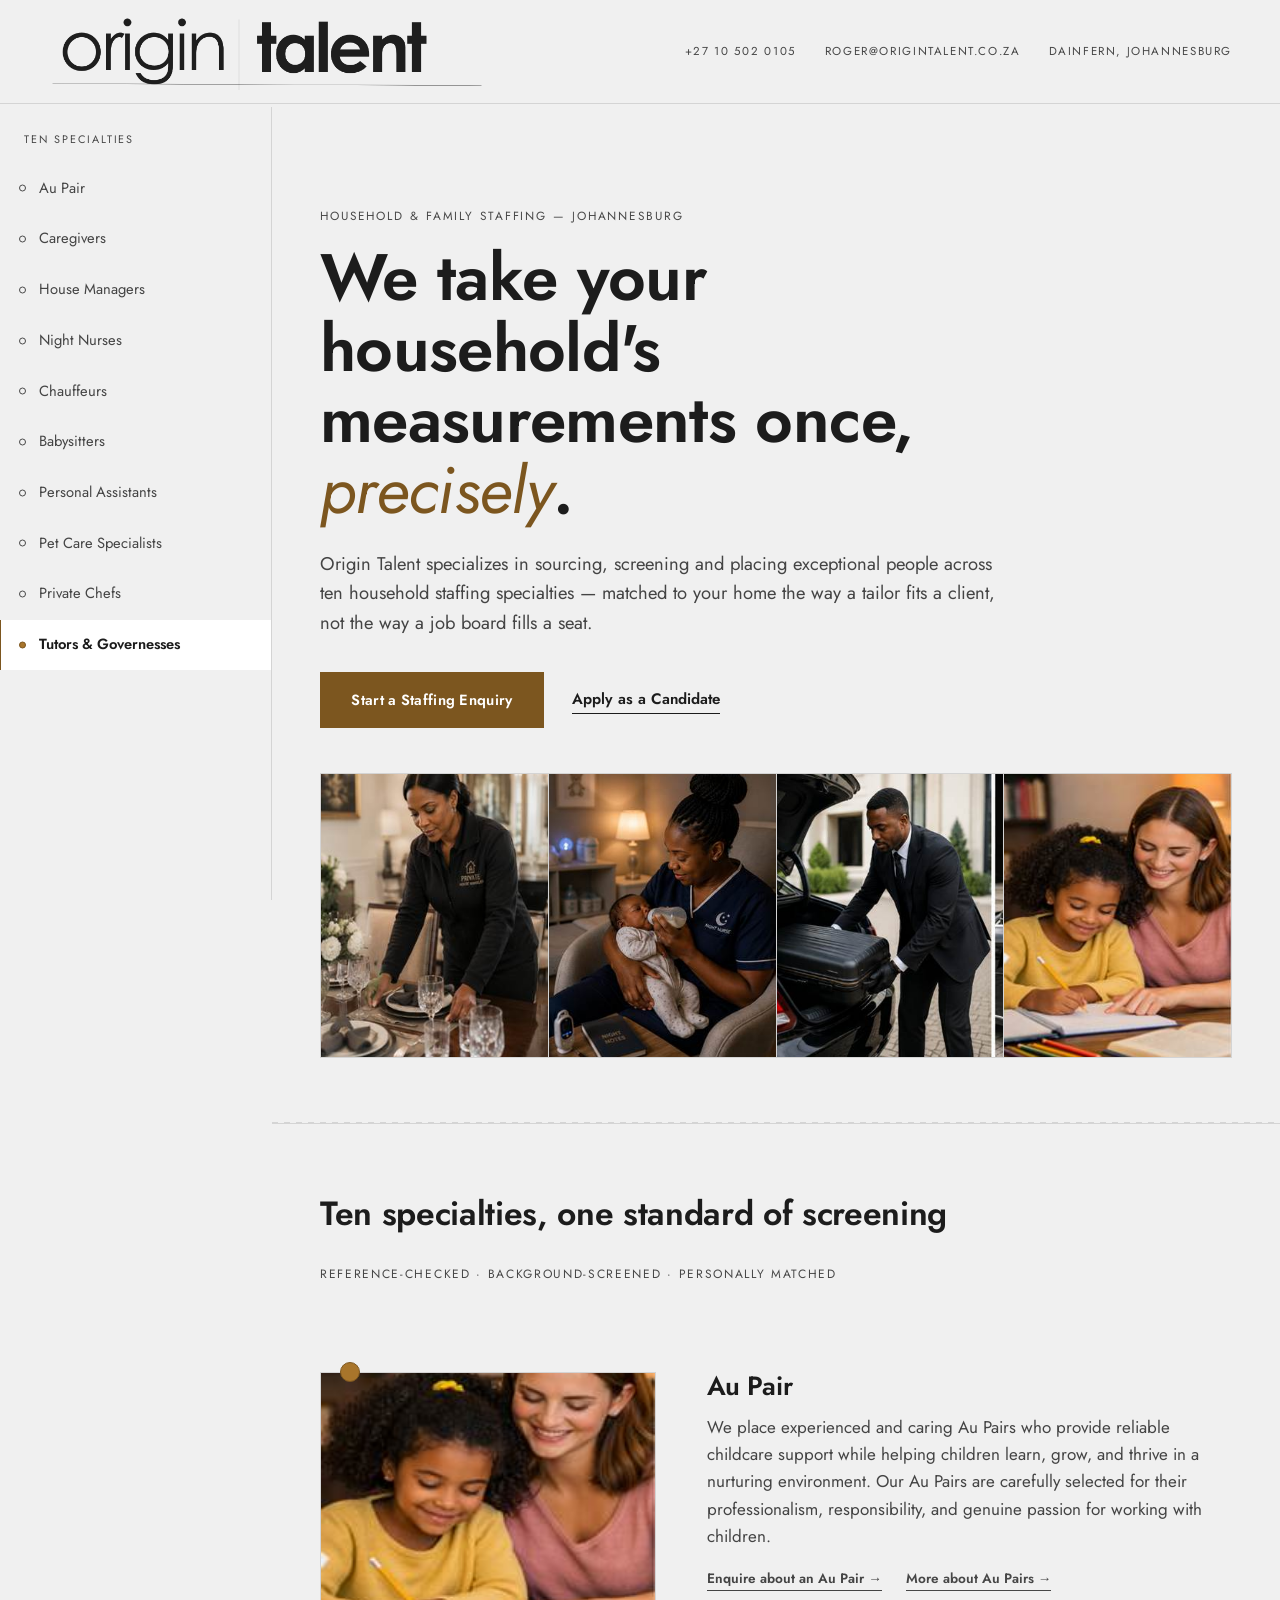
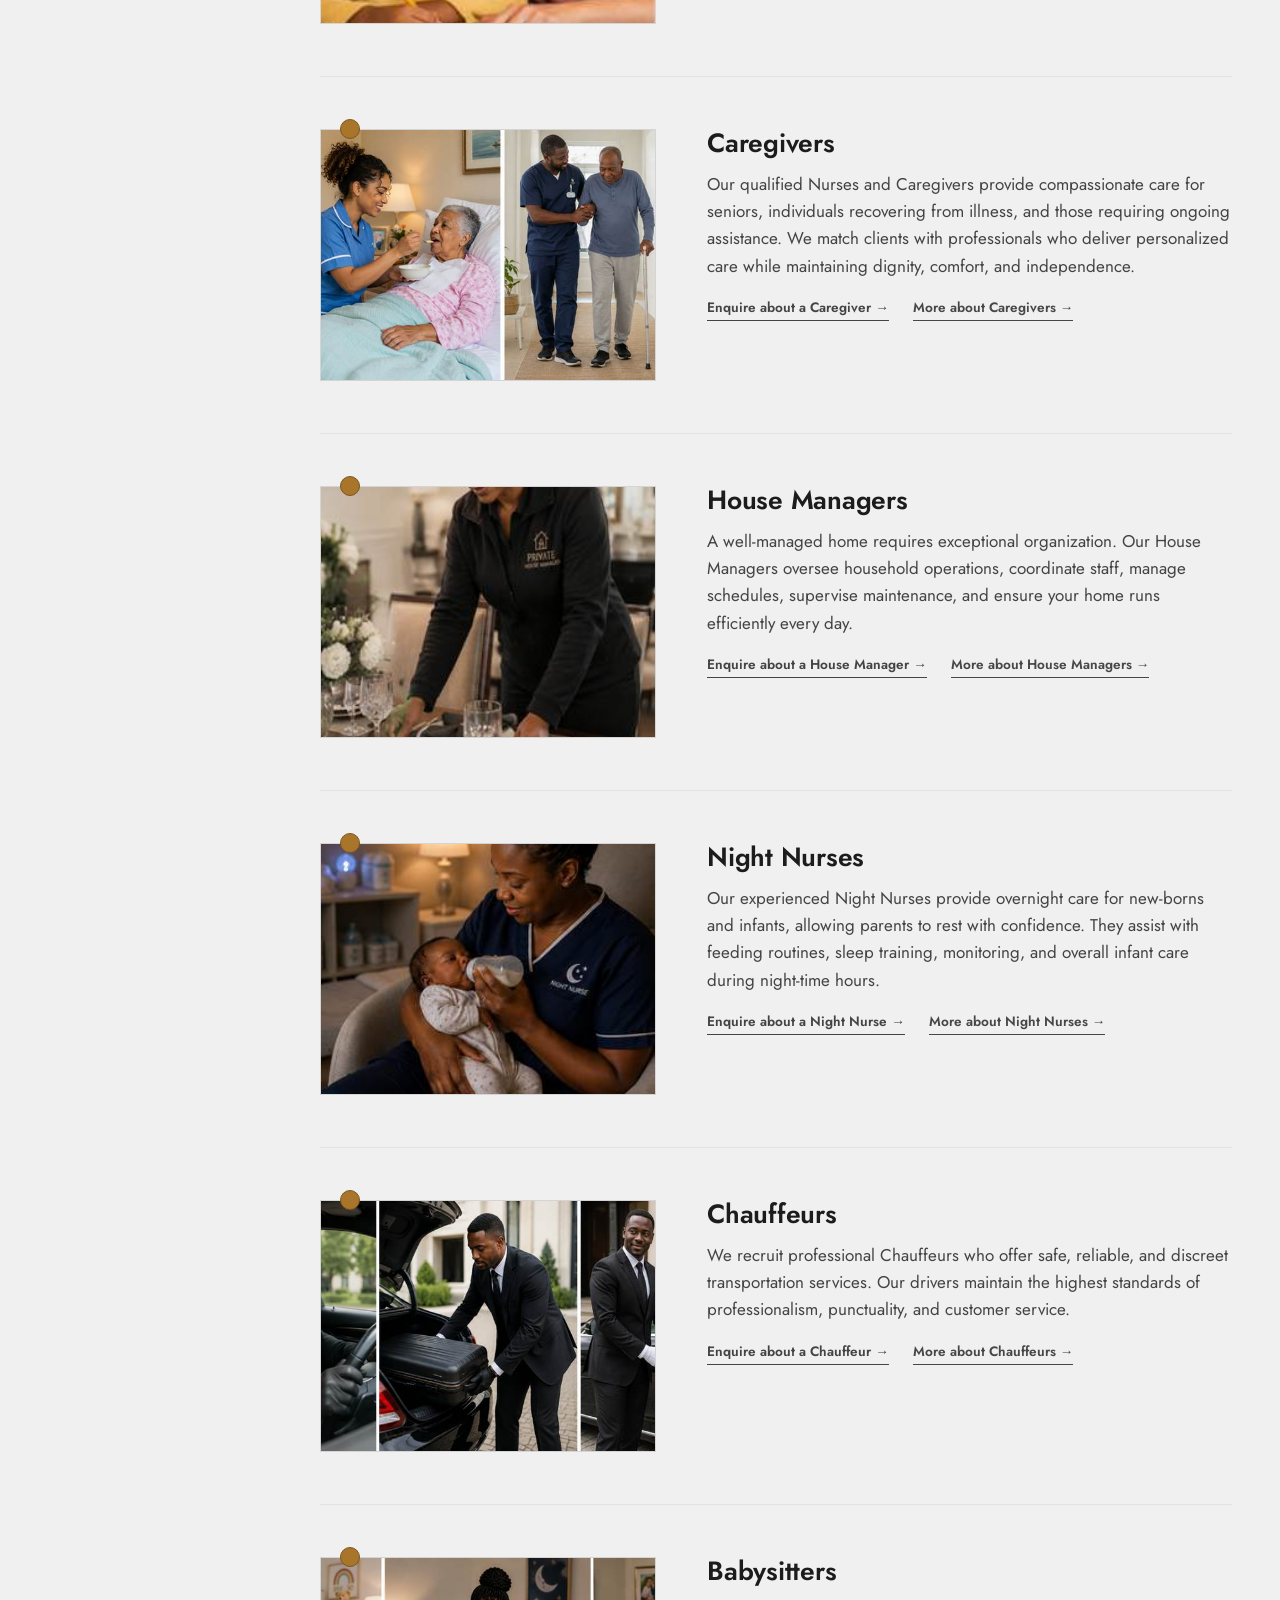
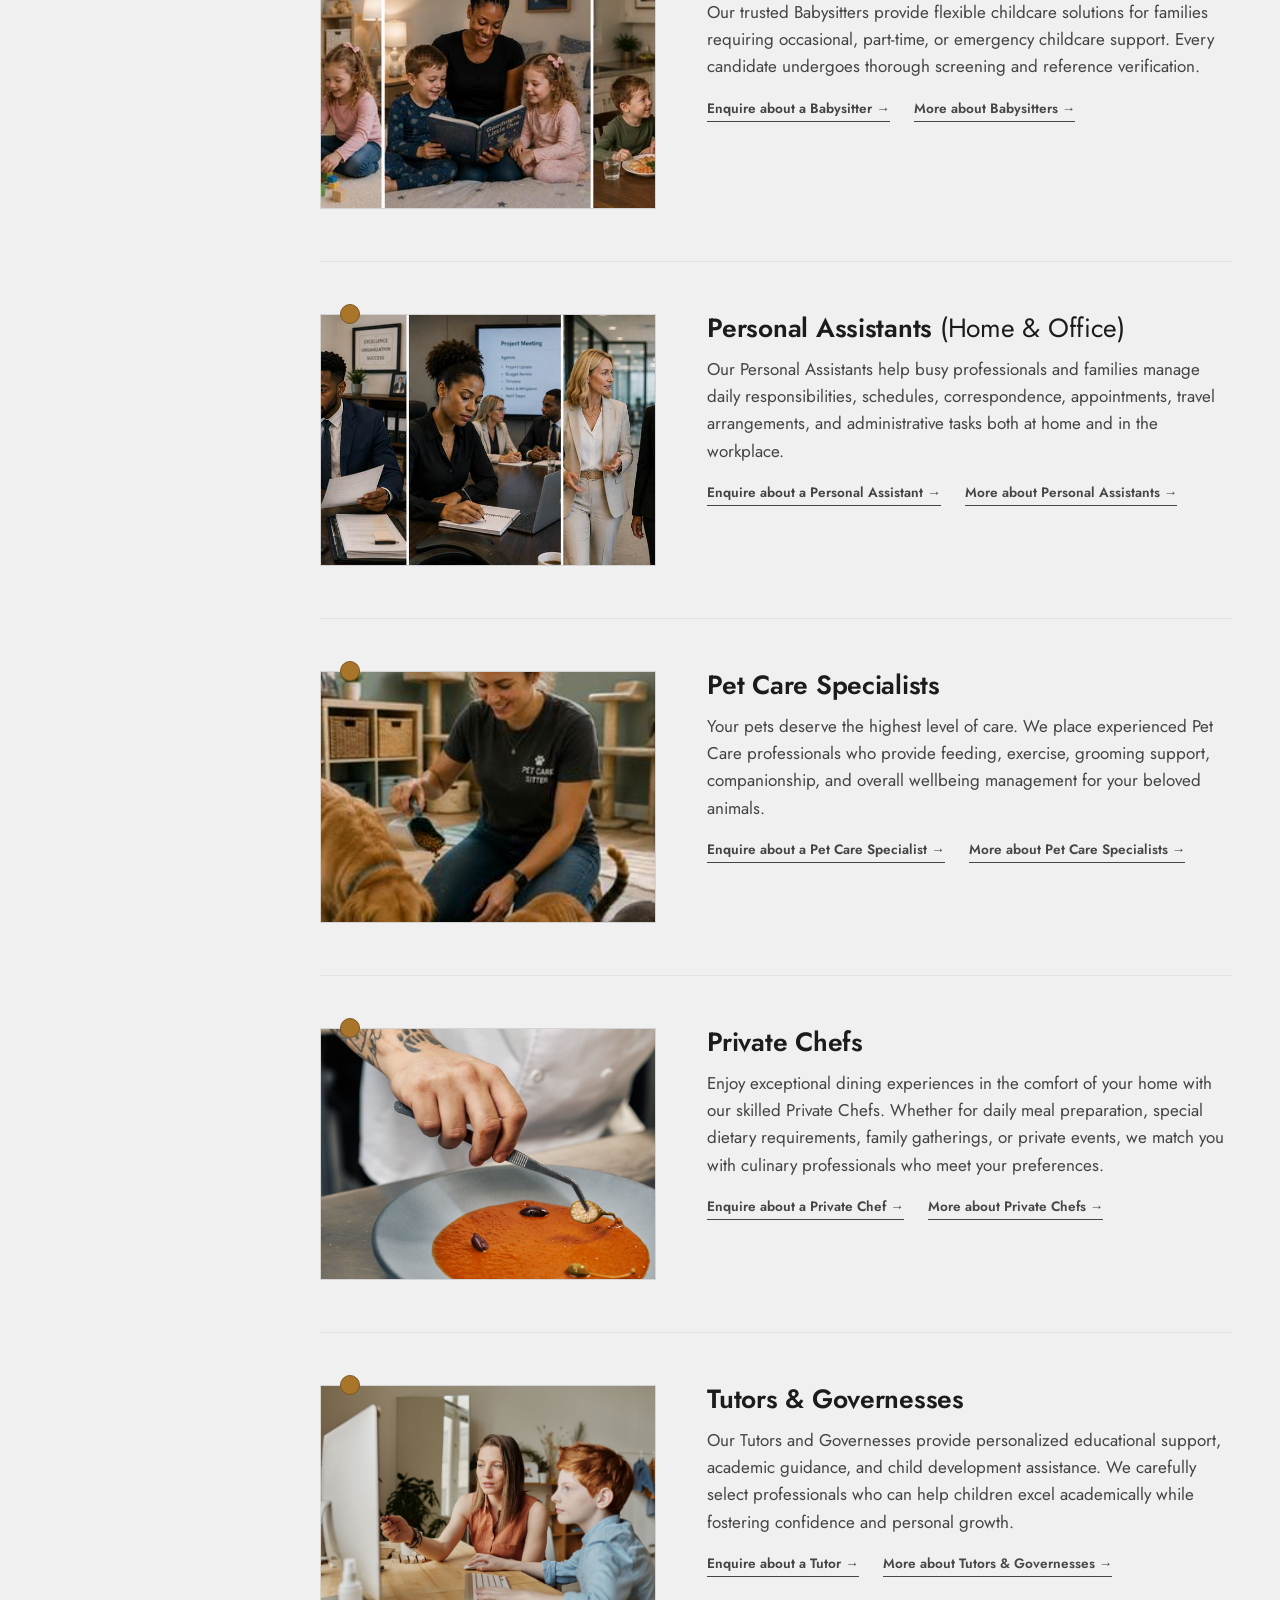
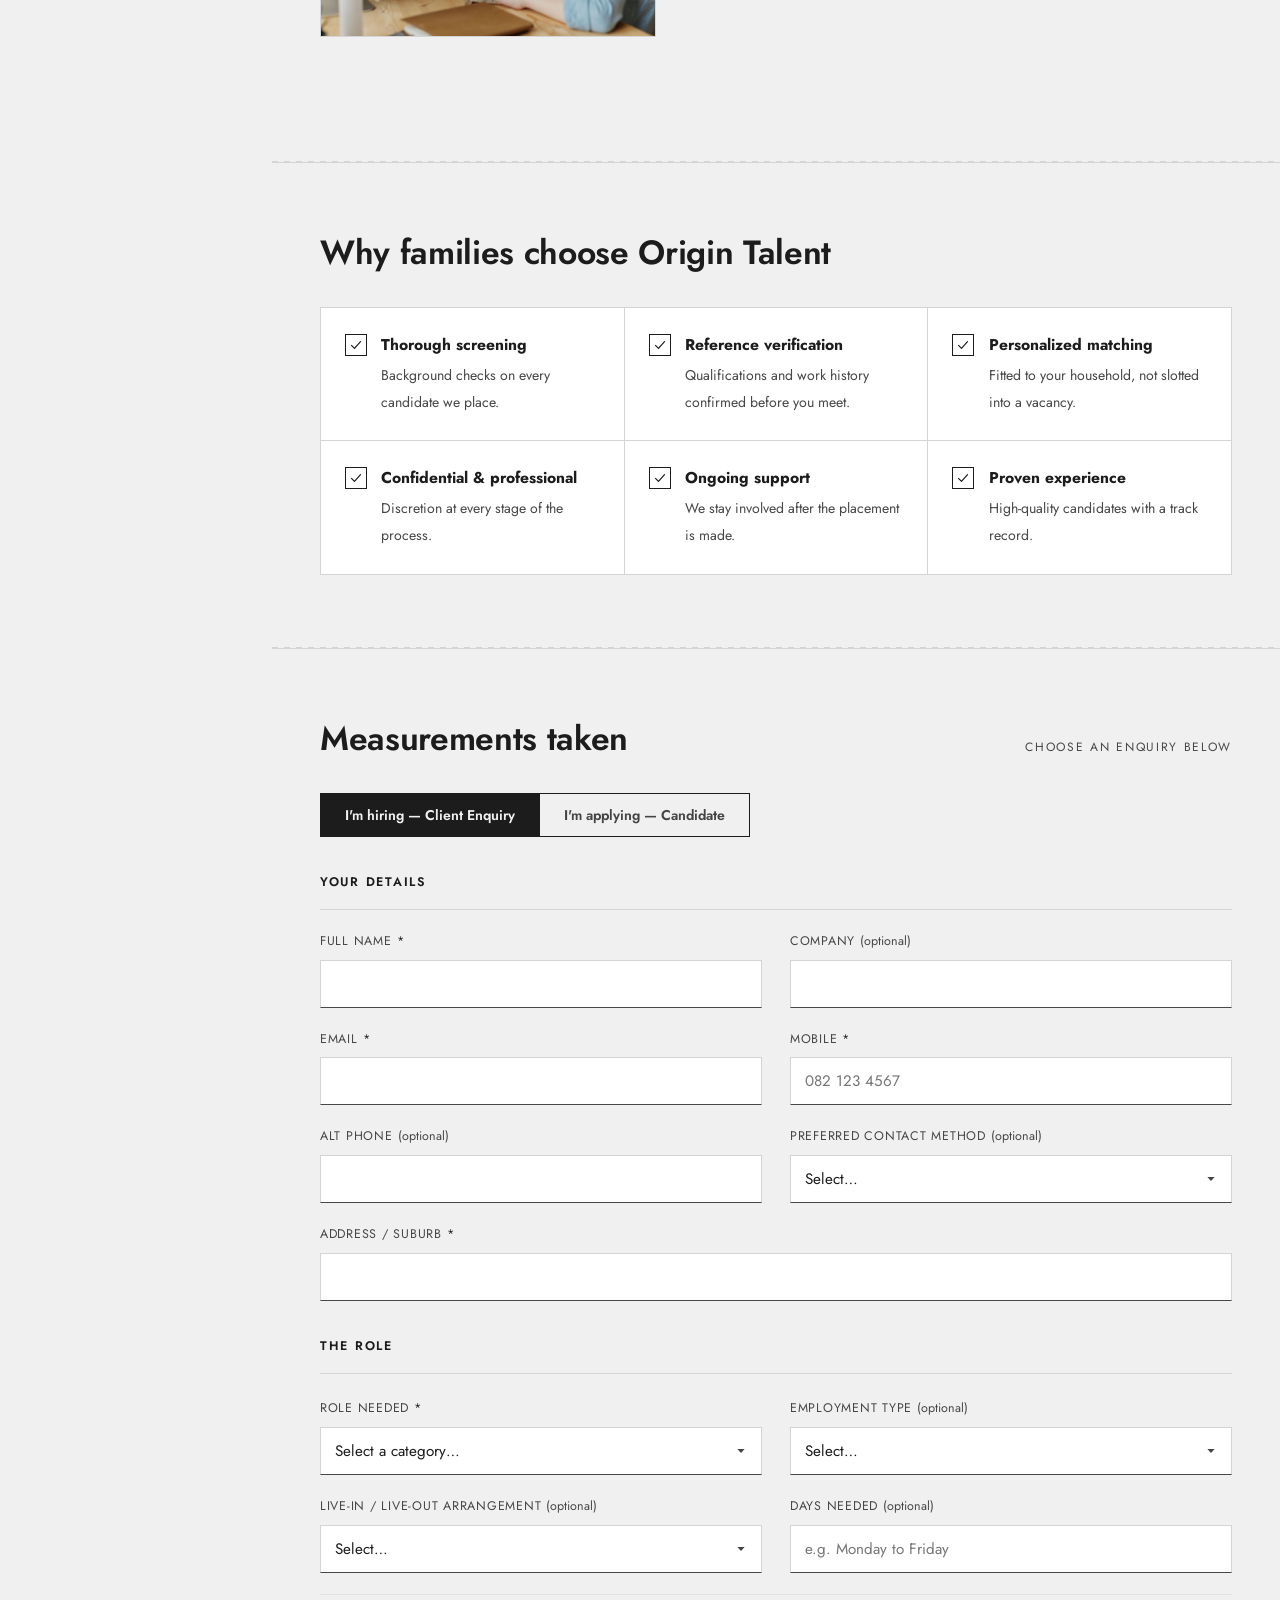
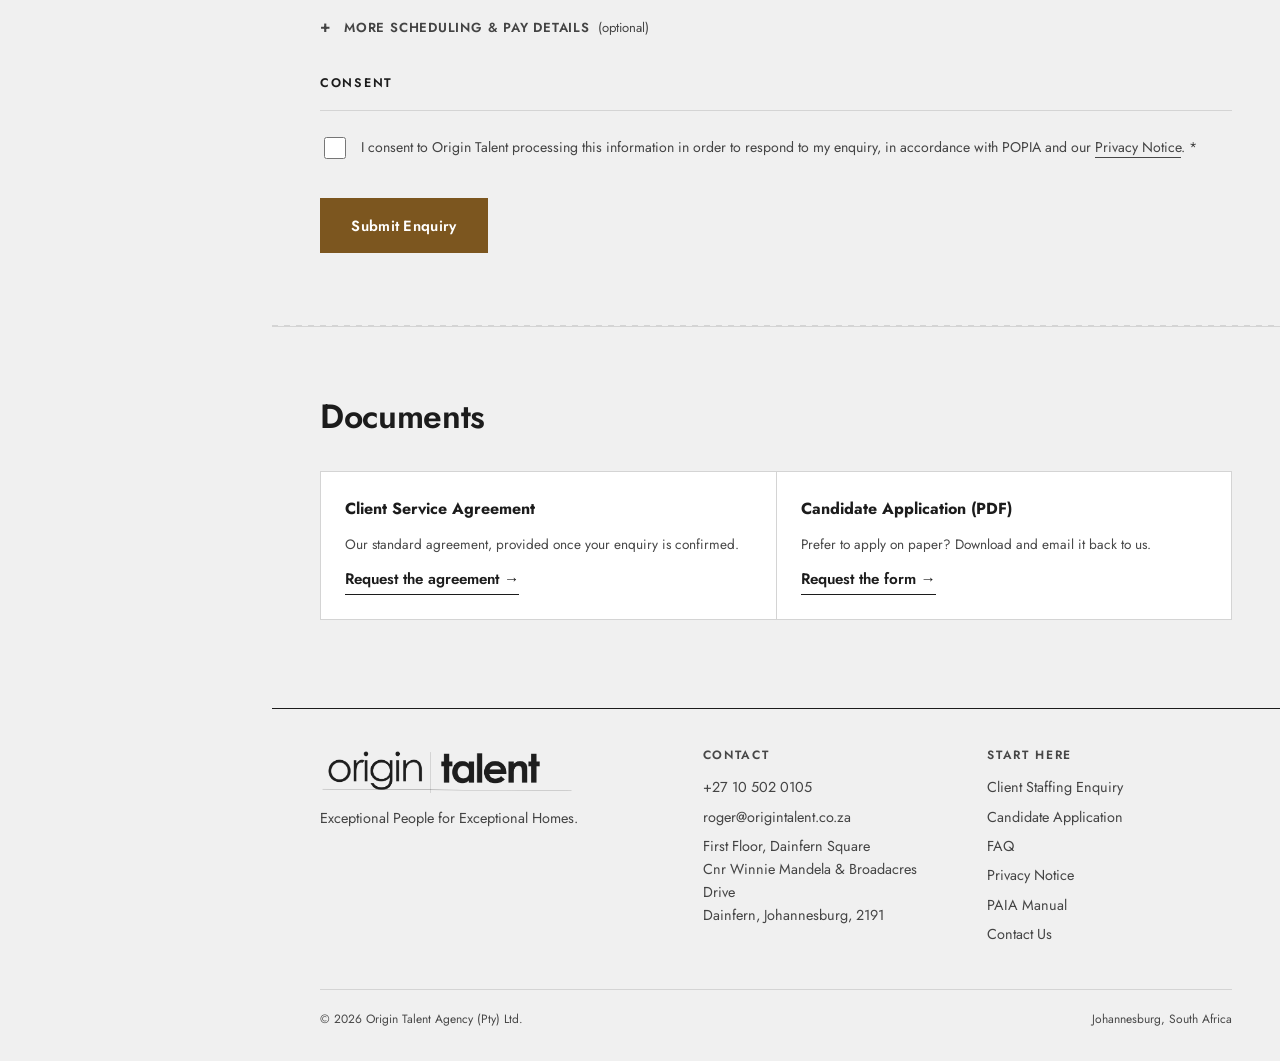
==== commit 04eac160: "Add SEO foundation: robots/sitemap/canonicals, structured data, service pages, custom domain - robot" ====
--- a/index.html
+++ b/index.html
@@ -5,6 +5,14 @@
 <meta name="viewport" content="width=device-width, initial-scale=1.0" />
 <title>Origin Talent — Exceptional People for Exceptional Homes</title>
 <meta name="description" content="Origin Talent sources, screens and places exceptional domestic and household staff for Johannesburg homes — au pairs, caregivers, house managers, night nurses, chauffeurs and more." />
+<link rel="canonical" href="https://origintalent.co.za/" />
+<meta property="og:type" content="website" />
+<meta property="og:site_name" content="Origin Talent" />
+<meta property="og:title" content="Origin Talent — Exceptional People for Exceptional Homes" />
+<meta property="og:description" content="Origin Talent sources, screens and places exceptional domestic and household staff for Johannesburg homes — au pairs, caregivers, house managers, night nurses, chauffeurs and more." />
+<meta property="og:url" content="https://origintalent.co.za/" />
+<meta property="og:image" content="https://origintalent.co.za/assets/photography/brand/house-managers.png" />
+<meta property="og:locale" content="en_ZA" />
 <script>
   if (sessionStorage.getItem('ot-splash-seen')) {
     document.documentElement.classList.add('no-splash');
@@ -13,6 +21,60 @@
   }
 </script>
 <link rel="stylesheet" href="src/style.css" />
+<script type="application/ld+json">
+{
+  "@context": "https://schema.org",
+  "@graph": [
+    {
+      "@type": ["EmploymentAgency", "LocalBusiness", "Organization"],
+      "@id": "https://origintalent.co.za/#organization",
+      "name": "Origin Talent",
+      "legalName": "Origin Talent Agency (Pty) Ltd",
+      "slogan": "Exceptional People for Exceptional Homes",
+      "description": "Origin Talent is a domestic and household staffing recruitment agency in Johannesburg, sourcing, screening and placing exceptional people across ten household staffing specialties.",
+      "url": "https://origintalent.co.za/",
+      "logo": "https://origintalent.co.za/assets/brand/origin-talent-black-transparent.png",
+      "image": "https://origintalent.co.za/assets/photography/brand/house-managers.png",
+      "telephone": "+27 10 502 0105",
+      "email": "roger@origintalent.co.za",
+      "address": {
+        "@type": "PostalAddress",
+        "streetAddress": "First Floor, Dainfern Square, Cnr Winnie Mandela & Broadacres Drive",
+        "addressLocality": "Dainfern, Johannesburg",
+        "addressRegion": "Gauteng",
+        "postalCode": "2191",
+        "addressCountry": "ZA"
+      },
+      "areaServed": { "@type": "City", "name": "Johannesburg" },
+      "knowsLanguage": "en",
+      "hasOfferCatalog": {
+        "@type": "OfferCatalog",
+        "name": "Household staffing specialties",
+        "itemListElement": [
+          { "@type": "Offer", "itemOffered": { "@type": "Service", "name": "Au Pair placement", "url": "https://origintalent.co.za/services/au-pair.html" } },
+          { "@type": "Offer", "itemOffered": { "@type": "Service", "name": "Caregiver placement", "url": "https://origintalent.co.za/services/caregivers.html" } },
+          { "@type": "Offer", "itemOffered": { "@type": "Service", "name": "House Manager placement", "url": "https://origintalent.co.za/services/house-managers.html" } },
+          { "@type": "Offer", "itemOffered": { "@type": "Service", "name": "Night Nurse placement", "url": "https://origintalent.co.za/services/night-nurses.html" } },
+          { "@type": "Offer", "itemOffered": { "@type": "Service", "name": "Chauffeur placement", "url": "https://origintalent.co.za/services/chauffeurs.html" } },
+          { "@type": "Offer", "itemOffered": { "@type": "Service", "name": "Babysitter placement", "url": "https://origintalent.co.za/services/babysitters.html" } },
+          { "@type": "Offer", "itemOffered": { "@type": "Service", "name": "Personal Assistant placement", "url": "https://origintalent.co.za/services/personal-assistants.html" } },
+          { "@type": "Offer", "itemOffered": { "@type": "Service", "name": "Pet Care Specialist placement", "url": "https://origintalent.co.za/services/pet-care-specialists.html" } },
+          { "@type": "Offer", "itemOffered": { "@type": "Service", "name": "Private Chef placement", "url": "https://origintalent.co.za/services/private-chefs.html" } },
+          { "@type": "Offer", "itemOffered": { "@type": "Service", "name": "Tutor & Governess placement", "url": "https://origintalent.co.za/services/tutors-governesses.html" } }
+        ]
+      }
+    },
+    {
+      "@type": "WebSite",
+      "@id": "https://origintalent.co.za/#website",
+      "name": "Origin Talent",
+      "url": "https://origintalent.co.za/",
+      "inLanguage": "en-ZA",
+      "publisher": { "@id": "https://origintalent.co.za/#organization" }
+    }
+  ]
+}
+</script>
 </head>
 <body>
 <div class="splash" id="splash" aria-hidden="true">
@@ -111,7 +173,10 @@
         <div class="category__body">
           <h3 class="category__name">Au Pair</h3>
           <p class="category__desc">We place experienced and caring Au Pairs who provide reliable childcare support while helping children learn, grow, and thrive in a nurturing environment. Our Au Pairs are carefully selected for their professionalism, responsibility, and genuine passion for working with children.</p>
-          <a class="category__link" href="#enquire">Enquire about an Au Pair &rarr;</a>
+          <div class="category__links">
+            <a class="category__link" href="#enquire">Enquire about an Au Pair &rarr;</a>
+            <a class="category__more" href="services/au-pair.html">More about Au Pairs &rarr;</a>
+          </div>
         </div>
       </article>
 
@@ -120,7 +185,10 @@
         <div class="category__body">
           <h3 class="category__name">Caregivers</h3>
           <p class="category__desc">Our qualified Nurses and Caregivers provide compassionate care for seniors, individuals recovering from illness, and those requiring ongoing assistance. We match clients with professionals who deliver personalized care while maintaining dignity, comfort, and independence.</p>
-          <a class="category__link" href="#enquire">Enquire about a Caregiver &rarr;</a>
+          <div class="category__links">
+            <a class="category__link" href="#enquire">Enquire about a Caregiver &rarr;</a>
+            <a class="category__more" href="services/caregivers.html">More about Caregivers &rarr;</a>
+          </div>
         </div>
       </article>
 
@@ -129,7 +197,10 @@
         <div class="category__body">
           <h3 class="category__name">House Managers</h3>
           <p class="category__desc">A well-managed home requires exceptional organization. Our House Managers oversee household operations, coordinate staff, manage schedules, supervise maintenance, and ensure your home runs efficiently every day.</p>
-          <a class="category__link" href="#enquire">Enquire about a House Manager &rarr;</a>
+          <div class="category__links">
+            <a class="category__link" href="#enquire">Enquire about a House Manager &rarr;</a>
+            <a class="category__more" href="services/house-managers.html">More about House Managers &rarr;</a>
+          </div>
         </div>
       </article>
 
@@ -138,7 +209,10 @@
         <div class="category__body">
           <h3 class="category__name">Night Nurses</h3>
           <p class="category__desc">Our experienced Night Nurses provide overnight care for new-borns and infants, allowing parents to rest with confidence. They assist with feeding routines, sleep training, monitoring, and overall infant care during night-time hours.</p>
-          <a class="category__link" href="#enquire">Enquire about a Night Nurse &rarr;</a>
+          <div class="category__links">
+            <a class="category__link" href="#enquire">Enquire about a Night Nurse &rarr;</a>
+            <a class="category__more" href="services/night-nurses.html">More about Night Nurses &rarr;</a>
+          </div>
         </div>
       </article>
 
@@ -147,7 +221,10 @@
         <div class="category__body">
           <h3 class="category__name">Chauffeurs</h3>
           <p class="category__desc">We recruit professional Chauffeurs who offer safe, reliable, and discreet transportation services. Our drivers maintain the highest standards of professionalism, punctuality, and customer service.</p>
-          <a class="category__link" href="#enquire">Enquire about a Chauffeur &rarr;</a>
+          <div class="category__links">
+            <a class="category__link" href="#enquire">Enquire about a Chauffeur &rarr;</a>
+            <a class="category__more" href="services/chauffeurs.html">More about Chauffeurs &rarr;</a>
+          </div>
         </div>
       </article>
 
@@ -156,7 +233,10 @@
         <div class="category__body">
           <h3 class="category__name">Babysitters</h3>
           <p class="category__desc">Our trusted Babysitters provide flexible childcare solutions for families requiring occasional, part-time, or emergency childcare support. Every candidate undergoes thorough screening and reference verification.</p>
-          <a class="category__link" href="#enquire">Enquire about a Babysitter &rarr;</a>
+          <div class="category__links">
+            <a class="category__link" href="#enquire">Enquire about a Babysitter &rarr;</a>
+            <a class="category__more" href="services/babysitters.html">More about Babysitters &rarr;</a>
+          </div>
         </div>
       </article>
 
@@ -165,7 +245,10 @@
         <div class="category__body">
           <h3 class="category__name">Personal Assistants <span class="category__qualifier">(Home &amp; Office)</span></h3>
           <p class="category__desc">Our Personal Assistants help busy professionals and families manage daily responsibilities, schedules, correspondence, appointments, travel arrangements, and administrative tasks both at home and in the workplace.</p>
-          <a class="category__link" href="#enquire">Enquire about a Personal Assistant &rarr;</a>
+          <div class="category__links">
+            <a class="category__link" href="#enquire">Enquire about a Personal Assistant &rarr;</a>
+            <a class="category__more" href="services/personal-assistants.html">More about Personal Assistants &rarr;</a>
+          </div>
         </div>
       </article>
 
@@ -174,7 +257,10 @@
         <div class="category__body">
           <h3 class="category__name">Pet Care Specialists</h3>
           <p class="category__desc">Your pets deserve the highest level of care. We place experienced Pet Care professionals who provide feeding, exercise, grooming support, companionship, and overall wellbeing management for your beloved animals.</p>
-          <a class="category__link" href="#enquire">Enquire about a Pet Care Specialist &rarr;</a>
+          <div class="category__links">
+            <a class="category__link" href="#enquire">Enquire about a Pet Care Specialist &rarr;</a>
+            <a class="category__more" href="services/pet-care-specialists.html">More about Pet Care Specialists &rarr;</a>
+          </div>
         </div>
       </article>
 
@@ -183,7 +269,10 @@
         <div class="category__body">
           <h3 class="category__name">Private Chefs</h3>
           <p class="category__desc">Enjoy exceptional dining experiences in the comfort of your home with our skilled Private Chefs. Whether for daily meal preparation, special dietary requirements, family gatherings, or private events, we match you with culinary professionals who meet your preferences.</p>
-          <a class="category__link" href="#enquire">Enquire about a Private Chef &rarr;</a>
+          <div class="category__links">
+            <a class="category__link" href="#enquire">Enquire about a Private Chef &rarr;</a>
+            <a class="category__more" href="services/private-chefs.html">More about Private Chefs &rarr;</a>
+          </div>
         </div>
       </article>
 
@@ -192,7 +281,10 @@
         <div class="category__body">
           <h3 class="category__name">Tutors &amp; Governesses</h3>
           <p class="category__desc">Our Tutors and Governesses provide personalized educational support, academic guidance, and child development assistance. We carefully select professionals who can help children excel academically while fostering confidence and personal growth.</p>
-          <a class="category__link" href="#enquire">Enquire about a Tutor &rarr;</a>
+          <div class="category__links">
+            <a class="category__link" href="#enquire">Enquire about a Tutor &rarr;</a>
+            <a class="category__more" href="services/tutors-governesses.html">More about Tutors &amp; Governesses &rarr;</a>
+          </div>
         </div>
       </article>
     </section>
@@ -486,6 +578,7 @@
           <h4>Start Here</h4>
           <a href="#enquire">Client Staffing Enquiry</a>
           <a href="#apply">Candidate Application</a>
+          <a href="faq.html">FAQ</a>
           <a href="privacy.html">Privacy Notice</a>
           <a href="paia-manual.html">PAIA Manual</a>
           <a href="contact.html">Contact Us</a>
--- a/src/style.css
+++ b/src/style.css
@@ -451,6 +451,20 @@
   padding-bottom: 1px;
 }
 .category__link:hover { opacity: 0.65; }
+
+.category__links {
+  display: flex;
+  flex-wrap: wrap;
+  gap: 0.4rem 1.5rem;
+}
+.category__more {
+  font-size: 0.85rem;
+  font-weight: 600;
+  color: var(--ink-soft);
+  border-bottom: 1px solid currentColor;
+  padding-bottom: 1px;
+}
+.category__more:hover { opacity: 0.65; }
 
 @media (max-width: 640px) {
   .category { grid-template-columns: 1fr; }
@@ -916,3 +930,17 @@
   padding-top: 1.5rem;
   border-top: 1px solid var(--line);
 }
+
+/* Service pages — category photo inside the Read-mode column */
+.legal__figure {
+  margin: 0 0 2.2rem;
+  border: 1px solid var(--line);
+  background: var(--white);
+}
+.legal__figure img {
+  display: block;
+  width: 100%;
+  height: auto;
+  max-height: 440px;
+  object-fit: cover;
+}
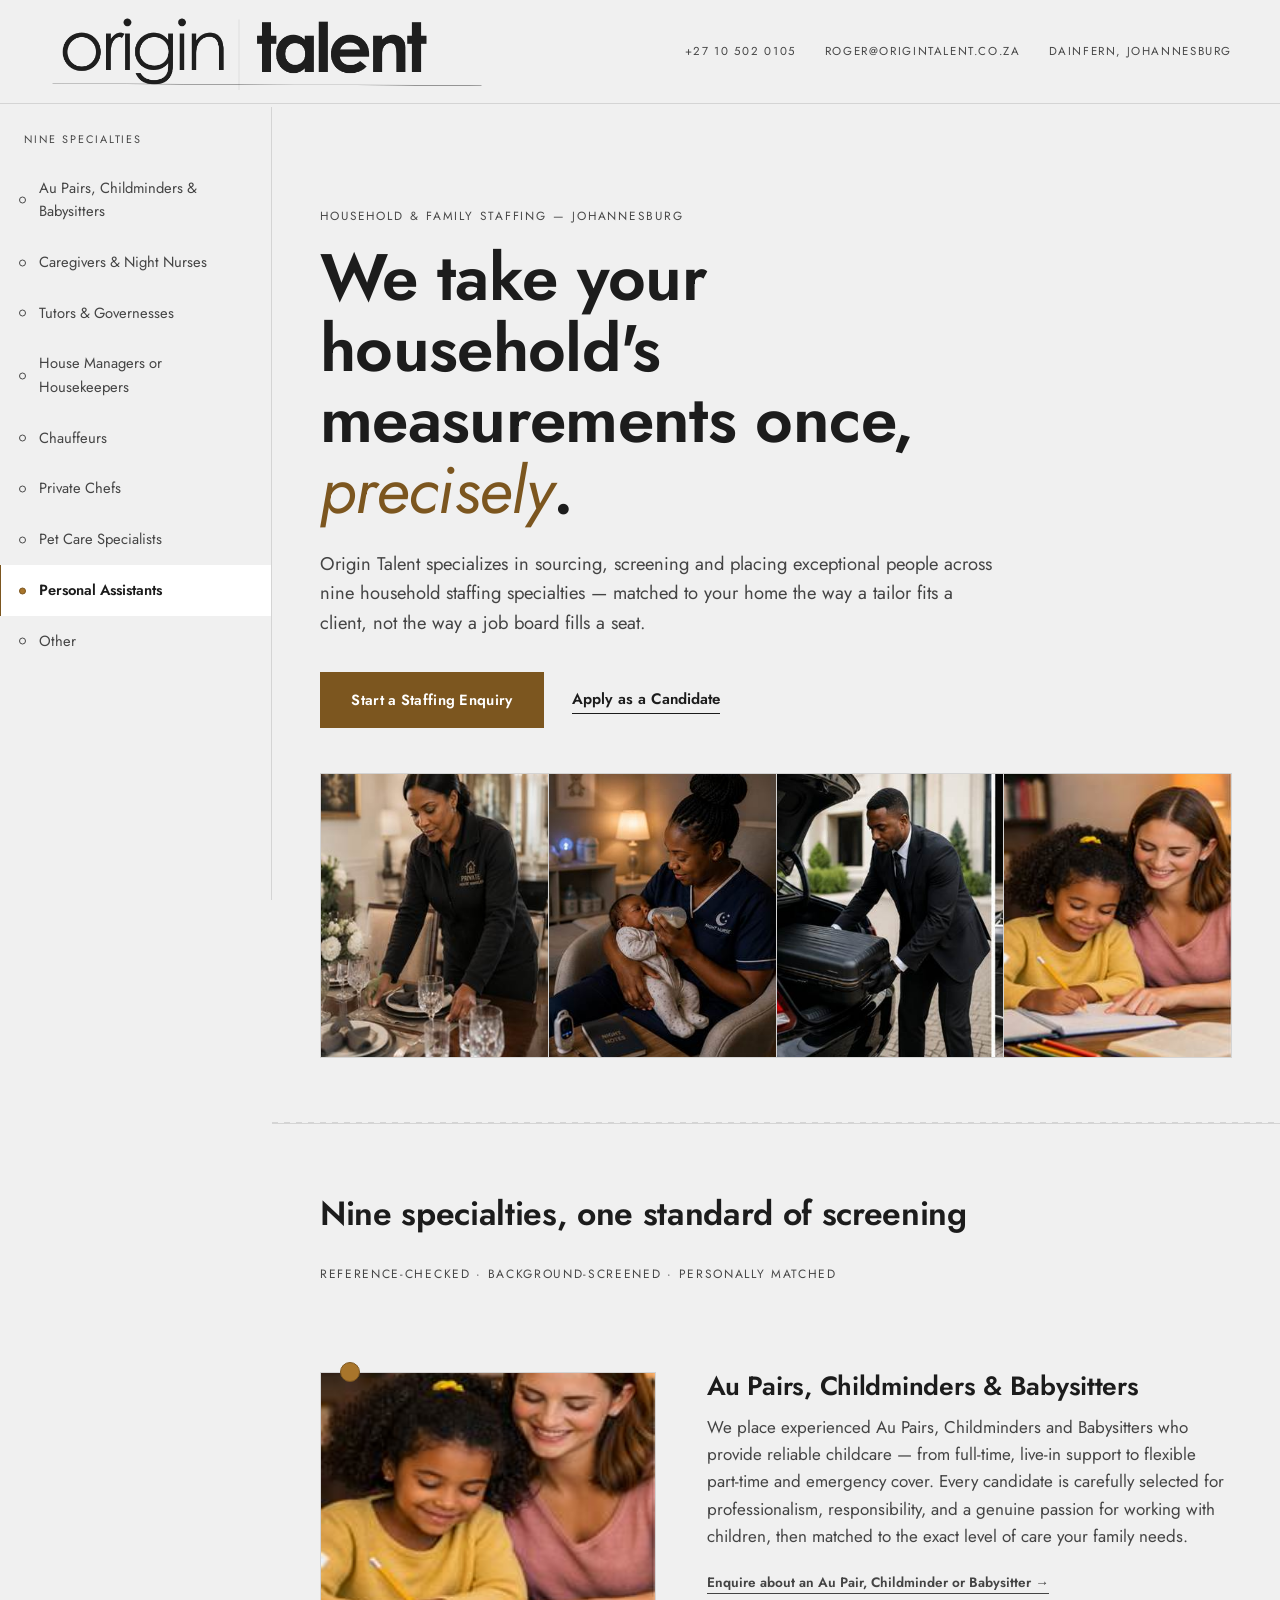
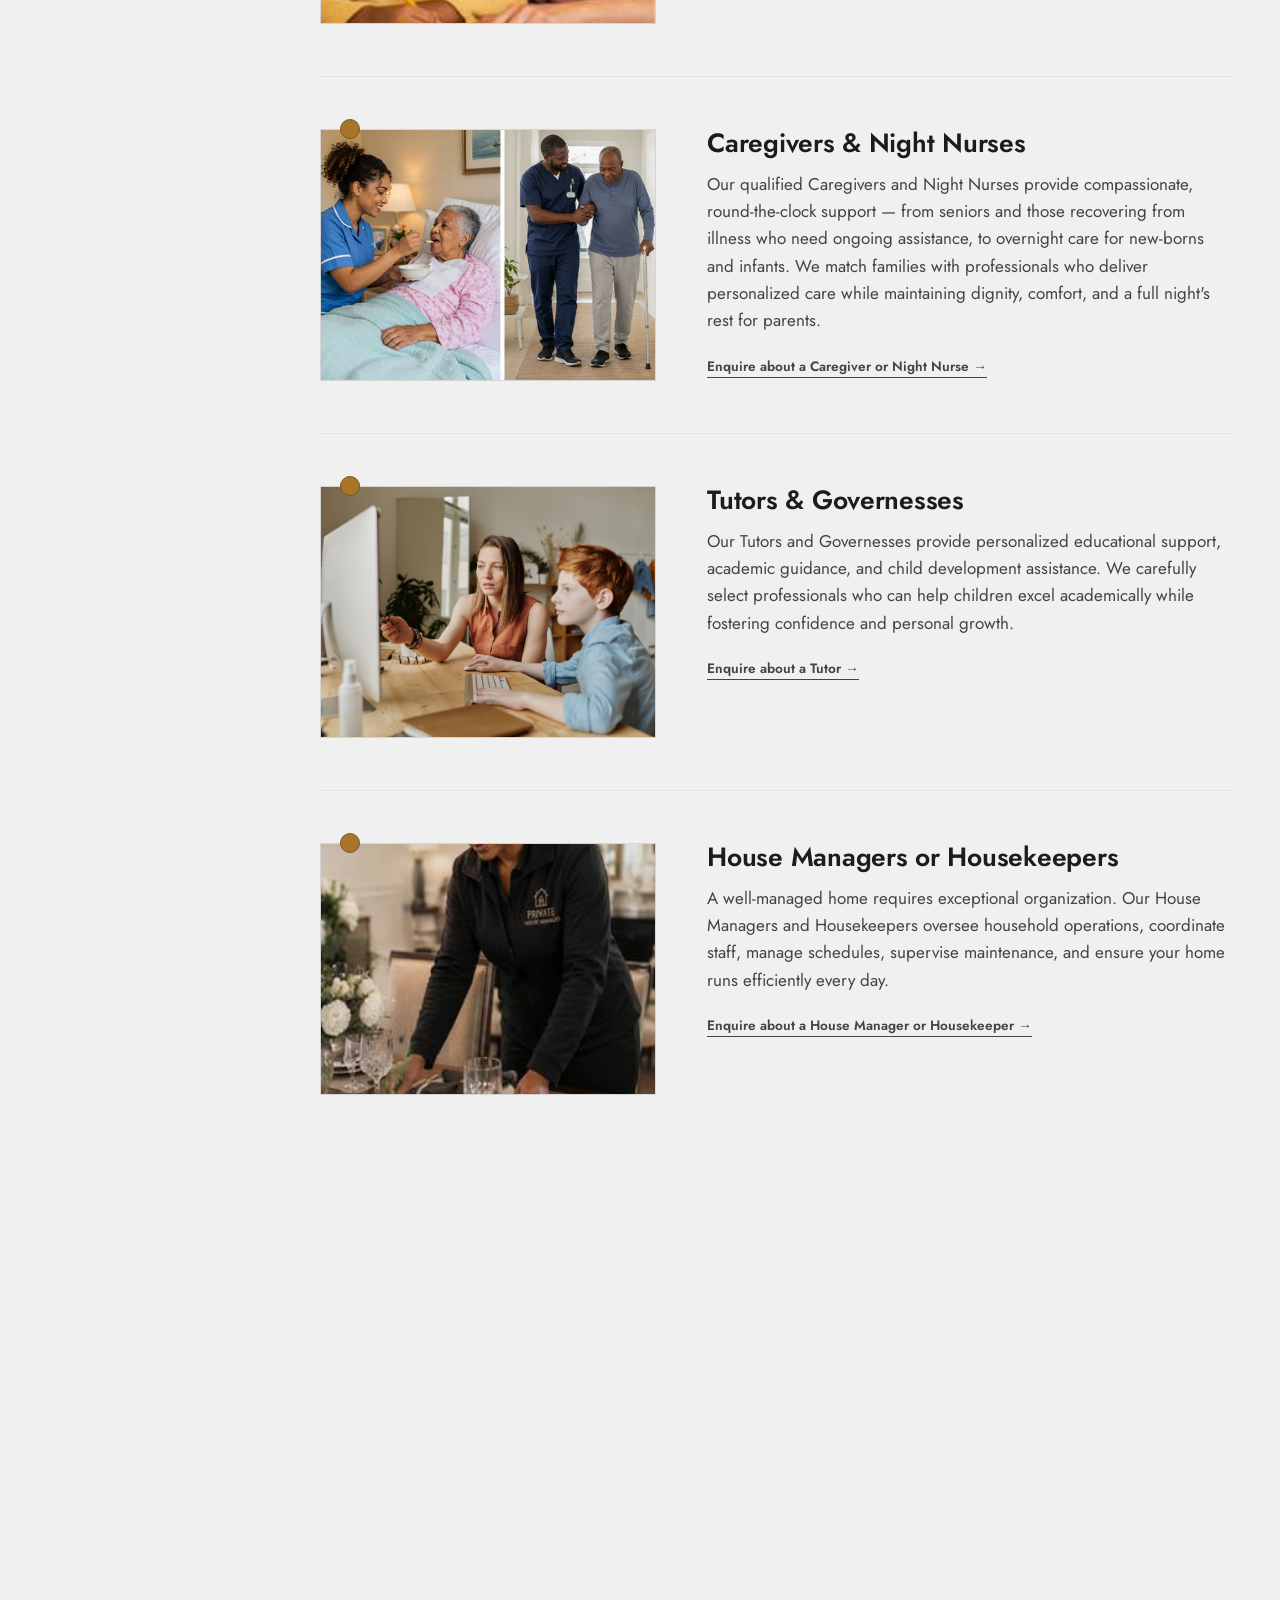
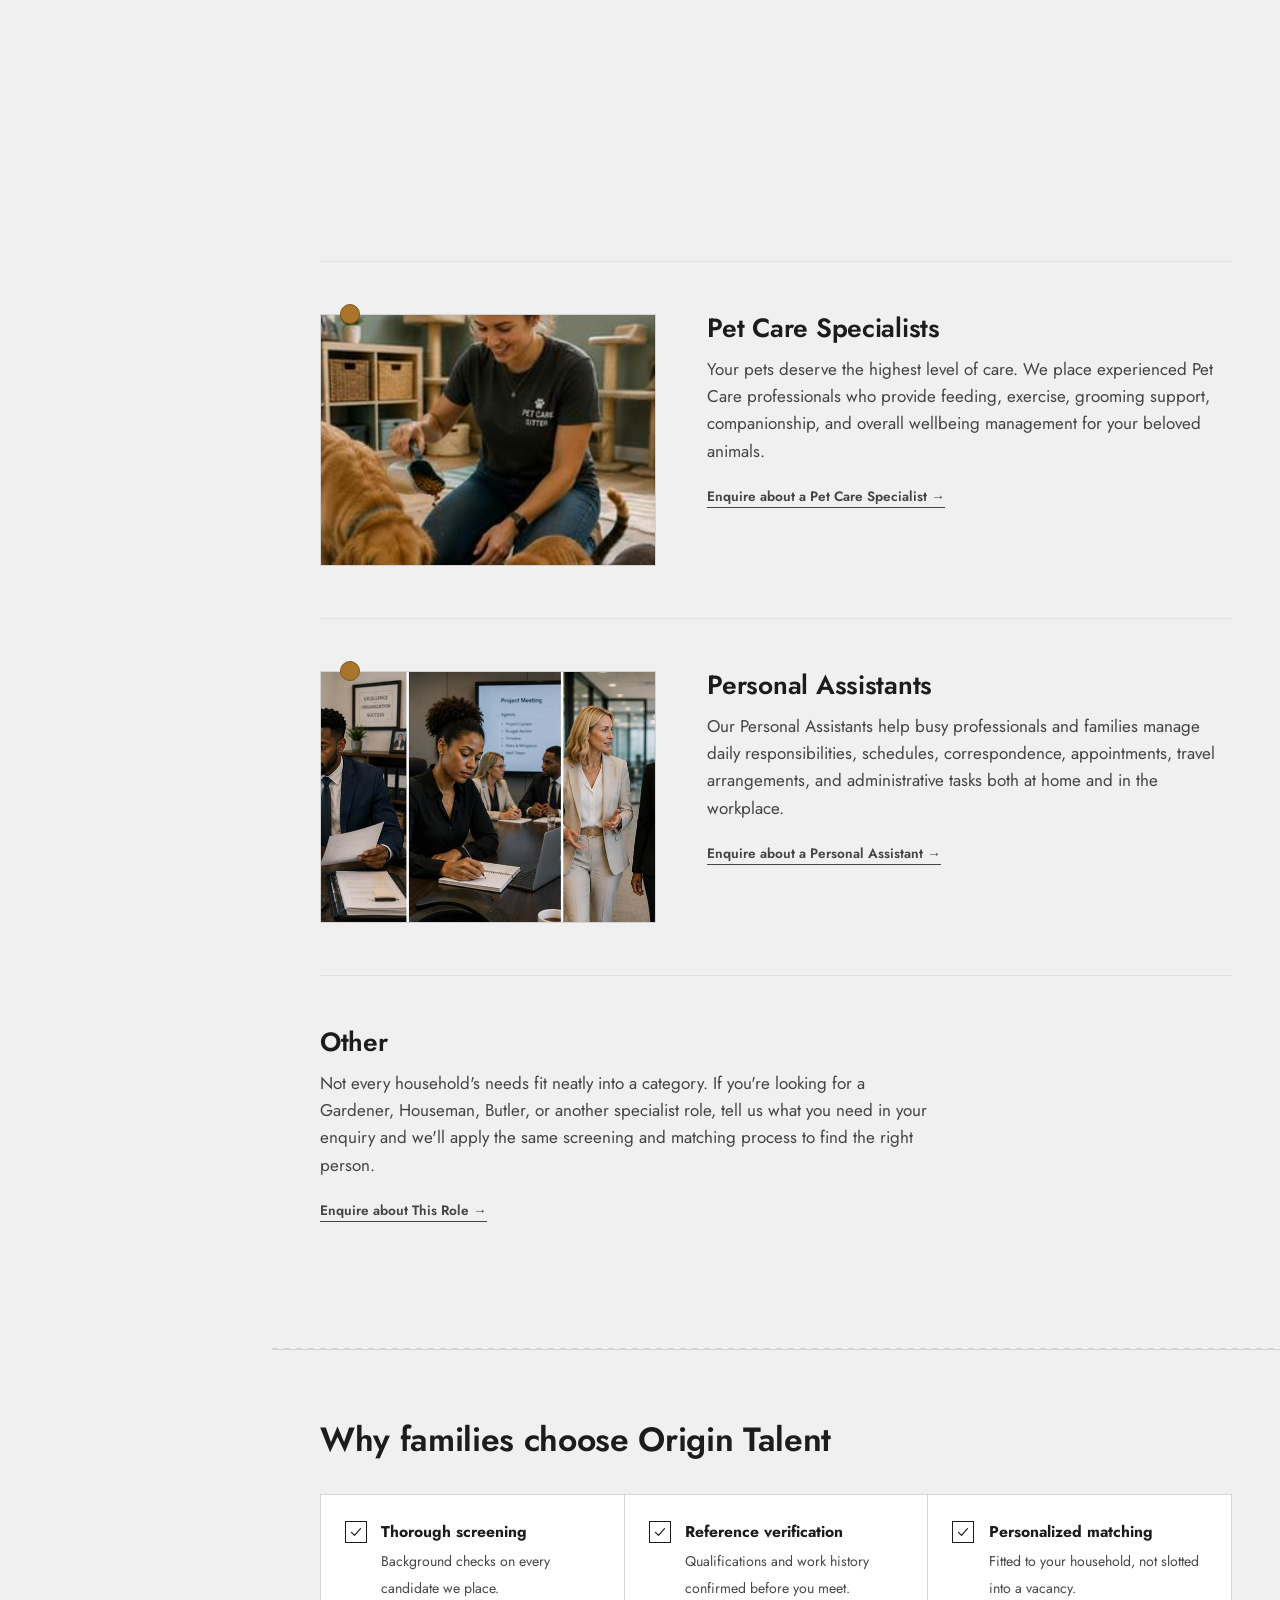
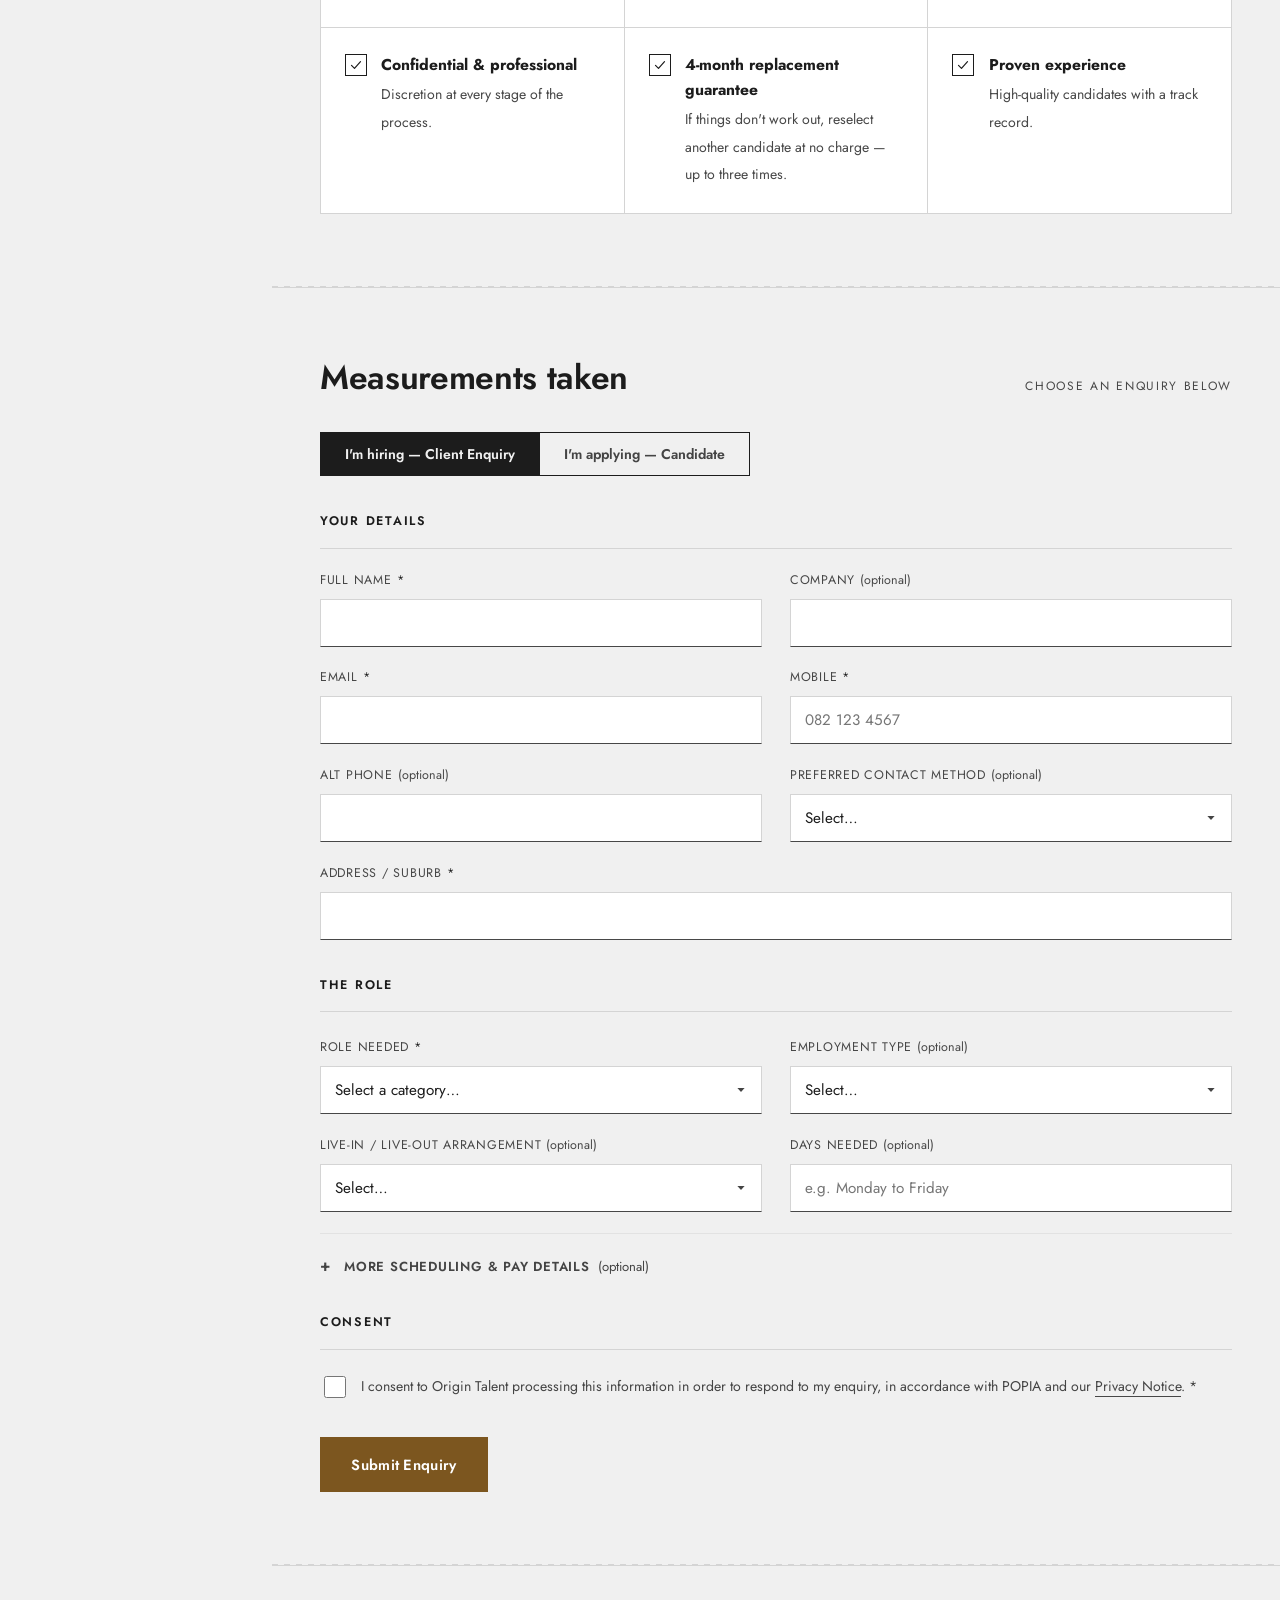
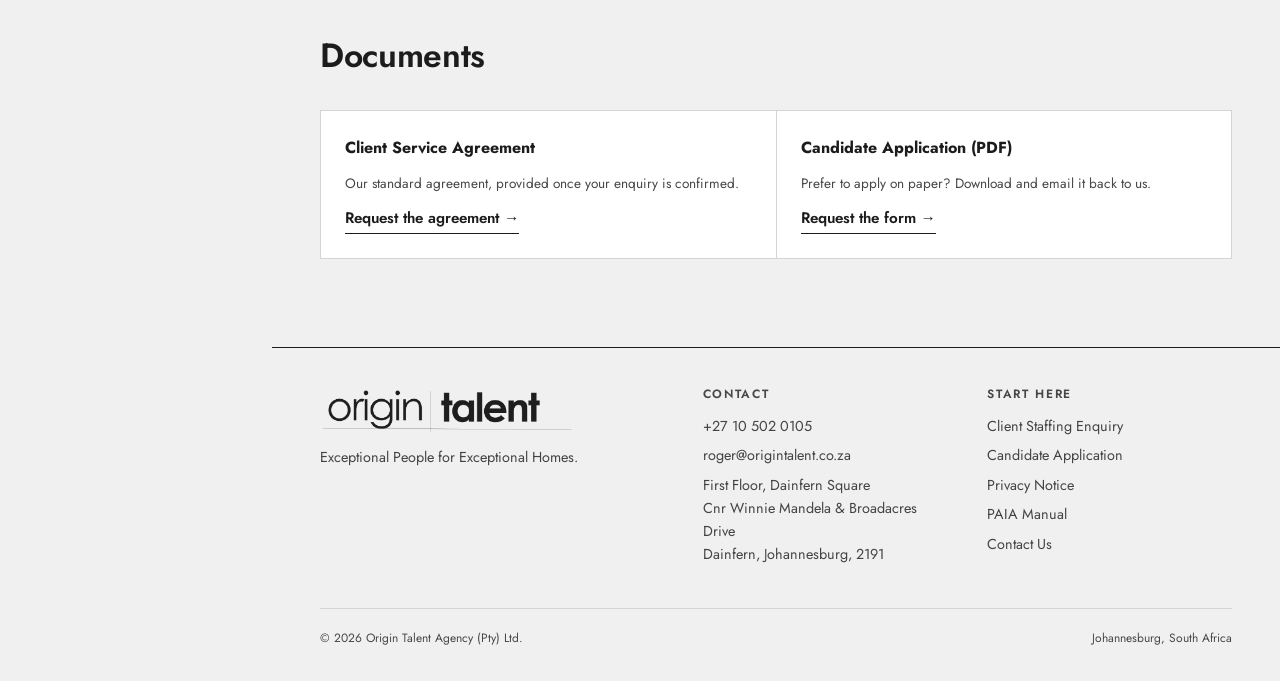
==== commit 7d61b363: "Address Roger's feedback: replace ongoing-support claim, restructure categories - Homepage checklist" ====
--- a/index.html
+++ b/index.html
@@ -5,14 +5,6 @@
 <meta name="viewport" content="width=device-width, initial-scale=1.0" />
 <title>Origin Talent — Exceptional People for Exceptional Homes</title>
 <meta name="description" content="Origin Talent sources, screens and places exceptional domestic and household staff for Johannesburg homes — au pairs, caregivers, house managers, night nurses, chauffeurs and more." />
-<link rel="canonical" href="https://origintalent.co.za/" />
-<meta property="og:type" content="website" />
-<meta property="og:site_name" content="Origin Talent" />
-<meta property="og:title" content="Origin Talent — Exceptional People for Exceptional Homes" />
-<meta property="og:description" content="Origin Talent sources, screens and places exceptional domestic and household staff for Johannesburg homes — au pairs, caregivers, house managers, night nurses, chauffeurs and more." />
-<meta property="og:url" content="https://origintalent.co.za/" />
-<meta property="og:image" content="https://origintalent.co.za/assets/photography/brand/house-managers.png" />
-<meta property="og:locale" content="en_ZA" />
 <script>
   if (sessionStorage.getItem('ot-splash-seen')) {
     document.documentElement.classList.add('no-splash');
@@ -21,60 +13,6 @@
   }
 </script>
 <link rel="stylesheet" href="src/style.css" />
-<script type="application/ld+json">
-{
-  "@context": "https://schema.org",
-  "@graph": [
-    {
-      "@type": ["EmploymentAgency", "LocalBusiness", "Organization"],
-      "@id": "https://origintalent.co.za/#organization",
-      "name": "Origin Talent",
-      "legalName": "Origin Talent Agency (Pty) Ltd",
-      "slogan": "Exceptional People for Exceptional Homes",
-      "description": "Origin Talent is a domestic and household staffing recruitment agency in Johannesburg, sourcing, screening and placing exceptional people across ten household staffing specialties.",
-      "url": "https://origintalent.co.za/",
-      "logo": "https://origintalent.co.za/assets/brand/origin-talent-black-transparent.png",
-      "image": "https://origintalent.co.za/assets/photography/brand/house-managers.png",
-      "telephone": "+27 10 502 0105",
-      "email": "roger@origintalent.co.za",
-      "address": {
-        "@type": "PostalAddress",
-        "streetAddress": "First Floor, Dainfern Square, Cnr Winnie Mandela & Broadacres Drive",
-        "addressLocality": "Dainfern, Johannesburg",
-        "addressRegion": "Gauteng",
-        "postalCode": "2191",
-        "addressCountry": "ZA"
-      },
-      "areaServed": { "@type": "City", "name": "Johannesburg" },
-      "knowsLanguage": "en",
-      "hasOfferCatalog": {
-        "@type": "OfferCatalog",
-        "name": "Household staffing specialties",
-        "itemListElement": [
-          { "@type": "Offer", "itemOffered": { "@type": "Service", "name": "Au Pair placement", "url": "https://origintalent.co.za/services/au-pair.html" } },
-          { "@type": "Offer", "itemOffered": { "@type": "Service", "name": "Caregiver placement", "url": "https://origintalent.co.za/services/caregivers.html" } },
-          { "@type": "Offer", "itemOffered": { "@type": "Service", "name": "House Manager placement", "url": "https://origintalent.co.za/services/house-managers.html" } },
-          { "@type": "Offer", "itemOffered": { "@type": "Service", "name": "Night Nurse placement", "url": "https://origintalent.co.za/services/night-nurses.html" } },
-          { "@type": "Offer", "itemOffered": { "@type": "Service", "name": "Chauffeur placement", "url": "https://origintalent.co.za/services/chauffeurs.html" } },
-          { "@type": "Offer", "itemOffered": { "@type": "Service", "name": "Babysitter placement", "url": "https://origintalent.co.za/services/babysitters.html" } },
-          { "@type": "Offer", "itemOffered": { "@type": "Service", "name": "Personal Assistant placement", "url": "https://origintalent.co.za/services/personal-assistants.html" } },
-          { "@type": "Offer", "itemOffered": { "@type": "Service", "name": "Pet Care Specialist placement", "url": "https://origintalent.co.za/services/pet-care-specialists.html" } },
-          { "@type": "Offer", "itemOffered": { "@type": "Service", "name": "Private Chef placement", "url": "https://origintalent.co.za/services/private-chefs.html" } },
-          { "@type": "Offer", "itemOffered": { "@type": "Service", "name": "Tutor & Governess placement", "url": "https://origintalent.co.za/services/tutors-governesses.html" } }
-        ]
-      }
-    },
-    {
-      "@type": "WebSite",
-      "@id": "https://origintalent.co.za/#website",
-      "name": "Origin Talent",
-      "url": "https://origintalent.co.za/",
-      "inLanguage": "en-ZA",
-      "publisher": { "@id": "https://origintalent.co.za/#organization" }
-    }
-  ]
-}
-</script>
 </head>
 <body>
 <div class="splash" id="splash" aria-hidden="true">
@@ -86,13 +24,13 @@
 of a soft-focus stock grid pretending to be trustworthy.
 OWN-WORLD: grayscale pattern-drafting paper (#f0f0f0 ground, #444/#474747 ink,
 white surfaces), Century Gothic display and body (Jost fallback), a left-hand
-"pattern rack" of ten category tabs, chalk-snap-line rules as section dividers,
+"pattern rack" of nine category tabs, chalk-snap-line rules as section dividers,
 category sections as pinned pattern pieces.
 STORY: a Johannesburg household deciding whether to trust Origin Talent sees,
-in one viewport, exactly which ten roles are covered, a plain thesis of what
+in one viewport, exactly which nine roles are covered, a plain thesis of what
 the agency does, and one clear way to start — an enquiry, not a form.
 FIRST VIEWPORT: thin masthead (wordmark left, contact right); below it a fixed
-left rail of ten pattern tabs running the viewport height, and at right a
+left rail of nine pattern tabs running the viewport height, and at right a
 thesis headline, one line of positioning copy, a filled primary action
 ("Start a Staffing Enquiry"), an underlined secondary link ("Apply as a
 Candidate"), and a four-photo strip of real category photography.
@@ -128,18 +66,17 @@
       <a href="mailto:roger@origintalent.co.za">roger@origintalent.co.za</a>
       <span>Dainfern, Johannesburg</span>
     </div>
-    <div class="rack__label">Ten Specialties</div>
+    <div class="rack__label">Nine Specialties</div>
     <ul class="rack__list">
-      <li><a class="rack__tab" href="#au-pair">Au Pair</a></li>
-      <li><a class="rack__tab" href="#caregivers">Caregivers</a></li>
-      <li><a class="rack__tab" href="#house-managers">House Managers</a></li>
-      <li><a class="rack__tab" href="#night-nurses">Night Nurses</a></li>
+      <li><a class="rack__tab" href="#au-pair">Au Pairs, Childminders &amp; Babysitters</a></li>
+      <li><a class="rack__tab" href="#caregivers">Caregivers &amp; Night Nurses</a></li>
+      <li><a class="rack__tab" href="#tutors">Tutors &amp; Governesses</a></li>
+      <li><a class="rack__tab" href="#house-managers">House Managers or Housekeepers</a></li>
       <li><a class="rack__tab" href="#chauffeurs">Chauffeurs</a></li>
-      <li><a class="rack__tab" href="#babysitters">Babysitters</a></li>
+      <li><a class="rack__tab" href="#private-chefs">Private Chefs</a></li>
+      <li><a class="rack__tab" href="#pet-care">Pet Care Specialists</a></li>
       <li><a class="rack__tab" href="#personal-assistants">Personal Assistants</a></li>
-      <li><a class="rack__tab" href="#pet-care">Pet Care Specialists</a></li>
-      <li><a class="rack__tab" href="#private-chefs">Private Chefs</a></li>
-      <li><a class="rack__tab" href="#tutors">Tutors &amp; Governesses</a></li>
+      <li><a class="rack__tab" href="#other">Other</a></li>
     </ul>
   </nav>
 
@@ -147,7 +84,7 @@
     <section class="hero wrap">
       <p class="hero__eyebrow">Household &amp; Family Staffing — Johannesburg</p>
       <h1 class="hero__title">We take your household's measurements once, <em>precisely</em>.</h1>
-      <p class="hero__lede">Origin Talent specializes in sourcing, screening and placing exceptional people across ten household staffing specialties — matched to your home the way a tailor fits a client, not the way a job board fills a seat.</p>
+      <p class="hero__lede">Origin Talent specializes in sourcing, screening and placing exceptional people across nine household staffing specialties — matched to your home the way a tailor fits a client, not the way a job board fills a seat.</p>
       <div class="hero__actions">
         <a class="btn btn-primary" href="#enquire">Start a Staffing Enquiry</a>
         <a class="link-cta" href="#apply">Apply as a Candidate</a>
@@ -164,55 +101,43 @@
 
     <section class="section wrap" aria-label="Staffing categories">
       <div class="section__head">
-        <h2 class="section__title">Ten specialties, one standard of screening</h2>
+        <h2 class="section__title">Nine specialties, one standard of screening</h2>
         <span class="section__meta">Reference-checked &middot; background-screened &middot; personally matched</span>
       </div>
 
       <article class="category" id="au-pair">
         <div class="category__figure"><span class="category__tag" aria-hidden="true"></span><img src="assets/photography/brand/au-pair.png" alt="An au pair helping a young girl with schoolwork at the kitchen table" loading="lazy" /></div>
         <div class="category__body">
-          <h3 class="category__name">Au Pair</h3>
-          <p class="category__desc">We place experienced and caring Au Pairs who provide reliable childcare support while helping children learn, grow, and thrive in a nurturing environment. Our Au Pairs are carefully selected for their professionalism, responsibility, and genuine passion for working with children.</p>
-          <div class="category__links">
-            <a class="category__link" href="#enquire">Enquire about an Au Pair &rarr;</a>
-            <a class="category__more" href="services/au-pair.html">More about Au Pairs &rarr;</a>
-          </div>
+          <h3 class="category__name">Au Pairs, Childminders &amp; Babysitters</h3>
+          <p class="category__desc">We place experienced Au Pairs, Childminders and Babysitters who provide reliable childcare — from full-time, live-in support to flexible part-time and emergency cover. Every candidate is carefully selected for professionalism, responsibility, and a genuine passion for working with children, then matched to the exact level of care your family needs.</p>
+          <a class="category__link" href="#enquire">Enquire about an Au Pair, Childminder or Babysitter &rarr;</a>
         </div>
       </article>
 
       <article class="category" id="caregivers">
         <div class="category__figure"><span class="category__tag" aria-hidden="true"></span><img src="assets/photography/brand/caregivers.png" alt="A caregiver assisting an elderly client at home, and a caregiver walking with an elderly man" loading="lazy" /></div>
         <div class="category__body">
-          <h3 class="category__name">Caregivers</h3>
-          <p class="category__desc">Our qualified Nurses and Caregivers provide compassionate care for seniors, individuals recovering from illness, and those requiring ongoing assistance. We match clients with professionals who deliver personalized care while maintaining dignity, comfort, and independence.</p>
-          <div class="category__links">
-            <a class="category__link" href="#enquire">Enquire about a Caregiver &rarr;</a>
-            <a class="category__more" href="services/caregivers.html">More about Caregivers &rarr;</a>
-          </div>
+          <h3 class="category__name">Caregivers &amp; Night Nurses</h3>
+          <p class="category__desc">Our qualified Caregivers and Night Nurses provide compassionate, round-the-clock support — from seniors and those recovering from illness who need ongoing assistance, to overnight care for new-borns and infants. We match families with professionals who deliver personalized care while maintaining dignity, comfort, and a full night's rest for parents.</p>
+          <a class="category__link" href="#enquire">Enquire about a Caregiver or Night Nurse &rarr;</a>
+        </div>
+      </article>
+
+      <article class="category" id="tutors">
+        <div class="category__figure"><span class="category__tag" aria-hidden="true"></span><img src="assets/photography/sourced/tutors-governesses.jpg" alt="A tutor helping a young boy with his studies" loading="lazy" /></div>
+        <div class="category__body">
+          <h3 class="category__name">Tutors &amp; Governesses</h3>
+          <p class="category__desc">Our Tutors and Governesses provide personalized educational support, academic guidance, and child development assistance. We carefully select professionals who can help children excel academically while fostering confidence and personal growth.</p>
+          <a class="category__link" href="#enquire">Enquire about a Tutor &rarr;</a>
         </div>
       </article>
 
       <article class="category" id="house-managers">
         <div class="category__figure"><span class="category__tag" aria-hidden="true"></span><img src="assets/photography/brand/house-managers.png" alt="A private house manager setting a formal dining table" loading="lazy" /></div>
         <div class="category__body">
-          <h3 class="category__name">House Managers</h3>
-          <p class="category__desc">A well-managed home requires exceptional organization. Our House Managers oversee household operations, coordinate staff, manage schedules, supervise maintenance, and ensure your home runs efficiently every day.</p>
-          <div class="category__links">
-            <a class="category__link" href="#enquire">Enquire about a House Manager &rarr;</a>
-            <a class="category__more" href="services/house-managers.html">More about House Managers &rarr;</a>
-          </div>
-        </div>
-      </article>
-
-      <article class="category" id="night-nurses">
-        <div class="category__figure"><span class="category__tag" aria-hidden="true"></span><img src="assets/photography/brand/night-nurses.png" alt="A night nurse feeding a newborn at home during the night" loading="lazy" /></div>
-        <div class="category__body">
-          <h3 class="category__name">Night Nurses</h3>
-          <p class="category__desc">Our experienced Night Nurses provide overnight care for new-borns and infants, allowing parents to rest with confidence. They assist with feeding routines, sleep training, monitoring, and overall infant care during night-time hours.</p>
-          <div class="category__links">
-            <a class="category__link" href="#enquire">Enquire about a Night Nurse &rarr;</a>
-            <a class="category__more" href="services/night-nurses.html">More about Night Nurses &rarr;</a>
-          </div>
+          <h3 class="category__name">House Managers or Housekeepers</h3>
+          <p class="category__desc">A well-managed home requires exceptional organization. Our House Managers and Housekeepers oversee household operations, coordinate staff, manage schedules, supervise maintenance, and ensure your home runs efficiently every day.</p>
+          <a class="category__link" href="#enquire">Enquire about a House Manager or Housekeeper &rarr;</a>
         </div>
       </article>
 
@@ -221,70 +146,42 @@
         <div class="category__body">
           <h3 class="category__name">Chauffeurs</h3>
           <p class="category__desc">We recruit professional Chauffeurs who offer safe, reliable, and discreet transportation services. Our drivers maintain the highest standards of professionalism, punctuality, and customer service.</p>
-          <div class="category__links">
-            <a class="category__link" href="#enquire">Enquire about a Chauffeur &rarr;</a>
-            <a class="category__more" href="services/chauffeurs.html">More about Chauffeurs &rarr;</a>
-          </div>
-        </div>
-      </article>
-
-      <article class="category" id="babysitters">
-        <div class="category__figure"><span class="category__tag" aria-hidden="true"></span><img src="assets/photography/brand/babysitters.png" alt="A babysitter playing with, reading to, and serving a meal to two children" loading="lazy" /></div>
-        <div class="category__body">
-          <h3 class="category__name">Babysitters</h3>
-          <p class="category__desc">Our trusted Babysitters provide flexible childcare solutions for families requiring occasional, part-time, or emergency childcare support. Every candidate undergoes thorough screening and reference verification.</p>
-          <div class="category__links">
-            <a class="category__link" href="#enquire">Enquire about a Babysitter &rarr;</a>
-            <a class="category__more" href="services/babysitters.html">More about Babysitters &rarr;</a>
-          </div>
+          <a class="category__link" href="#enquire">Enquire about a Chauffeur &rarr;</a>
+        </div>
+      </article>
+
+      <article class="category" id="private-chefs">
+        <div class="category__figure"><span class="category__tag" aria-hidden="true"></span><img src="assets/photography/sourced/private-chefs.jpg" alt="A private chef plating a dish with precision" loading="lazy" /></div>
+        <div class="category__body">
+          <h3 class="category__name">Private Chefs</h3>
+          <p class="category__desc">Enjoy exceptional dining experiences in the comfort of your home with our skilled Private Chefs. Whether for daily meal preparation, special dietary requirements, family gatherings, or private events, we match you with culinary professionals who meet your preferences.</p>
+          <a class="category__link" href="#enquire">Enquire about a Private Chef &rarr;</a>
+        </div>
+      </article>
+
+      <article class="category" id="pet-care">
+        <div class="category__figure"><span class="category__tag" aria-hidden="true"></span><img src="assets/photography/brand/pet-care-specialists.png" alt="A pet care specialist feeding a dog and cats at home" loading="lazy" /></div>
+        <div class="category__body">
+          <h3 class="category__name">Pet Care Specialists</h3>
+          <p class="category__desc">Your pets deserve the highest level of care. We place experienced Pet Care professionals who provide feeding, exercise, grooming support, companionship, and overall wellbeing management for your beloved animals.</p>
+          <a class="category__link" href="#enquire">Enquire about a Pet Care Specialist &rarr;</a>
         </div>
       </article>
 
       <article class="category" id="personal-assistants">
         <div class="category__figure"><span class="category__tag" aria-hidden="true"></span><img src="assets/photography/brand/personal-assistants.png" alt="A personal assistant reviewing documents and presenting in a meeting" loading="lazy" /></div>
         <div class="category__body">
-          <h3 class="category__name">Personal Assistants <span class="category__qualifier">(Home &amp; Office)</span></h3>
+          <h3 class="category__name">Personal Assistants</h3>
           <p class="category__desc">Our Personal Assistants help busy professionals and families manage daily responsibilities, schedules, correspondence, appointments, travel arrangements, and administrative tasks both at home and in the workplace.</p>
-          <div class="category__links">
-            <a class="category__link" href="#enquire">Enquire about a Personal Assistant &rarr;</a>
-            <a class="category__more" href="services/personal-assistants.html">More about Personal Assistants &rarr;</a>
-          </div>
-        </div>
-      </article>
-
-      <article class="category" id="pet-care">
-        <div class="category__figure"><span class="category__tag" aria-hidden="true"></span><img src="assets/photography/brand/pet-care-specialists.png" alt="A pet care specialist feeding a dog and cats at home" loading="lazy" /></div>
-        <div class="category__body">
-          <h3 class="category__name">Pet Care Specialists</h3>
-          <p class="category__desc">Your pets deserve the highest level of care. We place experienced Pet Care professionals who provide feeding, exercise, grooming support, companionship, and overall wellbeing management for your beloved animals.</p>
-          <div class="category__links">
-            <a class="category__link" href="#enquire">Enquire about a Pet Care Specialist &rarr;</a>
-            <a class="category__more" href="services/pet-care-specialists.html">More about Pet Care Specialists &rarr;</a>
-          </div>
-        </div>
-      </article>
-
-      <article class="category" id="private-chefs">
-        <div class="category__figure"><span class="category__tag" aria-hidden="true"></span><img src="assets/photography/sourced/private-chefs.jpg" alt="A private chef plating a dish with precision" loading="lazy" /></div>
-        <div class="category__body">
-          <h3 class="category__name">Private Chefs</h3>
-          <p class="category__desc">Enjoy exceptional dining experiences in the comfort of your home with our skilled Private Chefs. Whether for daily meal preparation, special dietary requirements, family gatherings, or private events, we match you with culinary professionals who meet your preferences.</p>
-          <div class="category__links">
-            <a class="category__link" href="#enquire">Enquire about a Private Chef &rarr;</a>
-            <a class="category__more" href="services/private-chefs.html">More about Private Chefs &rarr;</a>
-          </div>
-        </div>
-      </article>
-
-      <article class="category" id="tutors">
-        <div class="category__figure"><span class="category__tag" aria-hidden="true"></span><img src="assets/photography/sourced/tutors-governesses.jpg" alt="A tutor helping a young boy with his studies" loading="lazy" /></div>
-        <div class="category__body">
-          <h3 class="category__name">Tutors &amp; Governesses</h3>
-          <p class="category__desc">Our Tutors and Governesses provide personalized educational support, academic guidance, and child development assistance. We carefully select professionals who can help children excel academically while fostering confidence and personal growth.</p>
-          <div class="category__links">
-            <a class="category__link" href="#enquire">Enquire about a Tutor &rarr;</a>
-            <a class="category__more" href="services/tutors-governesses.html">More about Tutors &amp; Governesses &rarr;</a>
-          </div>
+          <a class="category__link" href="#enquire">Enquire about a Personal Assistant &rarr;</a>
+        </div>
+      </article>
+
+      <article class="category category--text" id="other">
+        <div class="category__body">
+          <h3 class="category__name">Other</h3>
+          <p class="category__desc">Not every household's needs fit neatly into a category. If you're looking for a Gardener, Houseman, Butler, or another specialist role, tell us what you need in your enquiry and we'll apply the same screening and matching process to find the right person.</p>
+          <a class="category__link" href="#enquire">Enquire about This Role &rarr;</a>
         </div>
       </article>
     </section>
@@ -314,7 +211,7 @@
         </div>
         <div class="checklist__item">
           <span class="checklist__mark"><svg viewBox="0 0 16 16" fill="none"><path d="M2 8.5l4 4 8-9" stroke="#1c1c1c" stroke-width="1.6" stroke-linecap="round" stroke-linejoin="round"/></svg></span>
-          <div class="checklist__text"><strong>Ongoing support</strong><span>We stay involved after the placement is made.</span></div>
+          <div class="checklist__text"><strong>4-month replacement guarantee</strong><span>If things don't work out, reselect another candidate at no charge — up to three times.</span></div>
         </div>
         <div class="checklist__item">
           <span class="checklist__mark"><svg viewBox="0 0 16 16" fill="none"><path d="M2 8.5l4 4 8-9" stroke="#1c1c1c" stroke-width="1.6" stroke-linecap="round" stroke-linejoin="round"/></svg></span>
@@ -366,10 +263,11 @@
                 <label for="c-role">Role Needed <span class="req">*</span></label>
                 <select id="c-role" name="Role Needed" required>
                   <option value="">Select a category&hellip;</option>
-                  <option>Au Pair</option><option>Caregivers</option><option>House Managers</option>
-                  <option>Night Nurses</option><option>Chauffeurs</option><option>Babysitters</option>
-                  <option>Personal Assistants</option><option>Pet Care Specialists</option>
-                  <option>Private Chefs</option><option>Tutors &amp; Governesses</option>
+                  <option>Au Pairs, Childminders &amp; Babysitters</option><option>Caregivers &amp; Night Nurses</option>
+                  <option>Tutors &amp; Governesses</option><option>House Managers or Housekeepers</option>
+                  <option>Chauffeurs</option><option>Private Chefs</option>
+                  <option>Pet Care Specialists</option><option>Personal Assistants</option>
+                  <option>Other</option>
                 </select>
               </div>
               <div class="field">
@@ -473,10 +371,11 @@
                 <label for="a-role">Role Applying For <span class="req">*</span></label>
                 <select id="a-role" name="Role Applying For" required>
                   <option value="">Select a category&hellip;</option>
-                  <option>Au Pair</option><option>Caregivers</option><option>House Managers</option>
-                  <option>Night Nurses</option><option>Chauffeurs</option><option>Babysitters</option>
-                  <option>Personal Assistants</option><option>Pet Care Specialists</option>
-                  <option>Private Chefs</option><option>Tutors &amp; Governesses</option>
+                  <option>Au Pairs, Childminders &amp; Babysitters</option><option>Caregivers &amp; Night Nurses</option>
+                  <option>Tutors &amp; Governesses</option><option>House Managers or Housekeepers</option>
+                  <option>Chauffeurs</option><option>Private Chefs</option>
+                  <option>Pet Care Specialists</option><option>Personal Assistants</option>
+                  <option>Other</option>
                 </select>
               </div>
               <div class="field">
@@ -578,7 +477,6 @@
           <h4>Start Here</h4>
           <a href="#enquire">Client Staffing Enquiry</a>
           <a href="#apply">Candidate Application</a>
-          <a href="faq.html">FAQ</a>
           <a href="privacy.html">Privacy Notice</a>
           <a href="paia-manual.html">PAIA Manual</a>
           <a href="contact.html">Contact Us</a>
--- a/src/style.css
+++ b/src/style.css
@@ -412,6 +412,12 @@
 .category:first-of-type { border-top: none; }
 .category.is-visible { opacity: 1; transform: translateY(0) rotate(0deg); }
 .category:nth-of-type(even).is-visible { transition-delay: 0.06s; }
+.category--text {
+  grid-template-columns: 1fr;
+}
+.category--text .category__body {
+  max-width: 42rem;
+}
 
 .category__figure {
   position: relative;
@@ -451,20 +457,6 @@
   padding-bottom: 1px;
 }
 .category__link:hover { opacity: 0.65; }
-
-.category__links {
-  display: flex;
-  flex-wrap: wrap;
-  gap: 0.4rem 1.5rem;
-}
-.category__more {
-  font-size: 0.85rem;
-  font-weight: 600;
-  color: var(--ink-soft);
-  border-bottom: 1px solid currentColor;
-  padding-bottom: 1px;
-}
-.category__more:hover { opacity: 0.65; }
 
 @media (max-width: 640px) {
   .category { grid-template-columns: 1fr; }
@@ -930,17 +922,3 @@
   padding-top: 1.5rem;
   border-top: 1px solid var(--line);
 }
-
-/* Service pages — category photo inside the Read-mode column */
-.legal__figure {
-  margin: 0 0 2.2rem;
-  border: 1px solid var(--line);
-  background: var(--white);
-}
-.legal__figure img {
-  display: block;
-  width: 100%;
-  height: auto;
-  max-height: 440px;
-  object-fit: cover;
-}
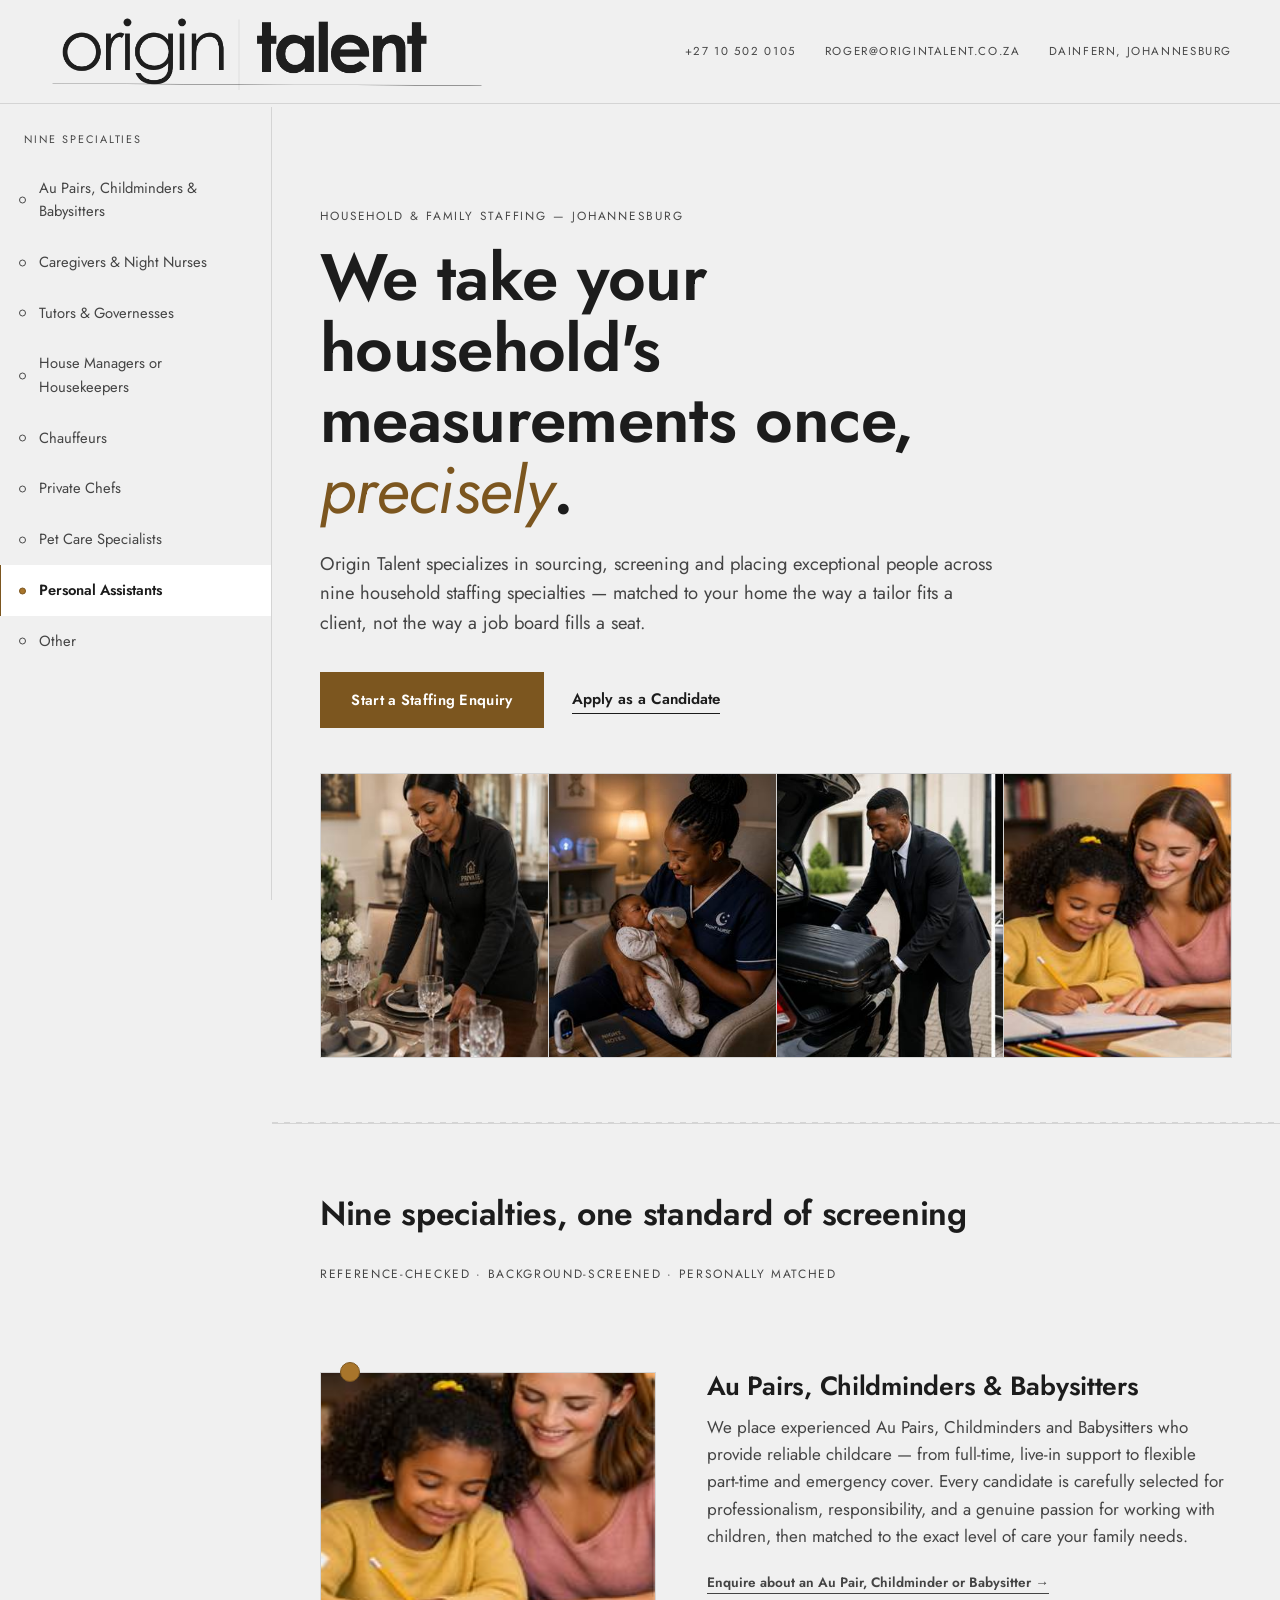
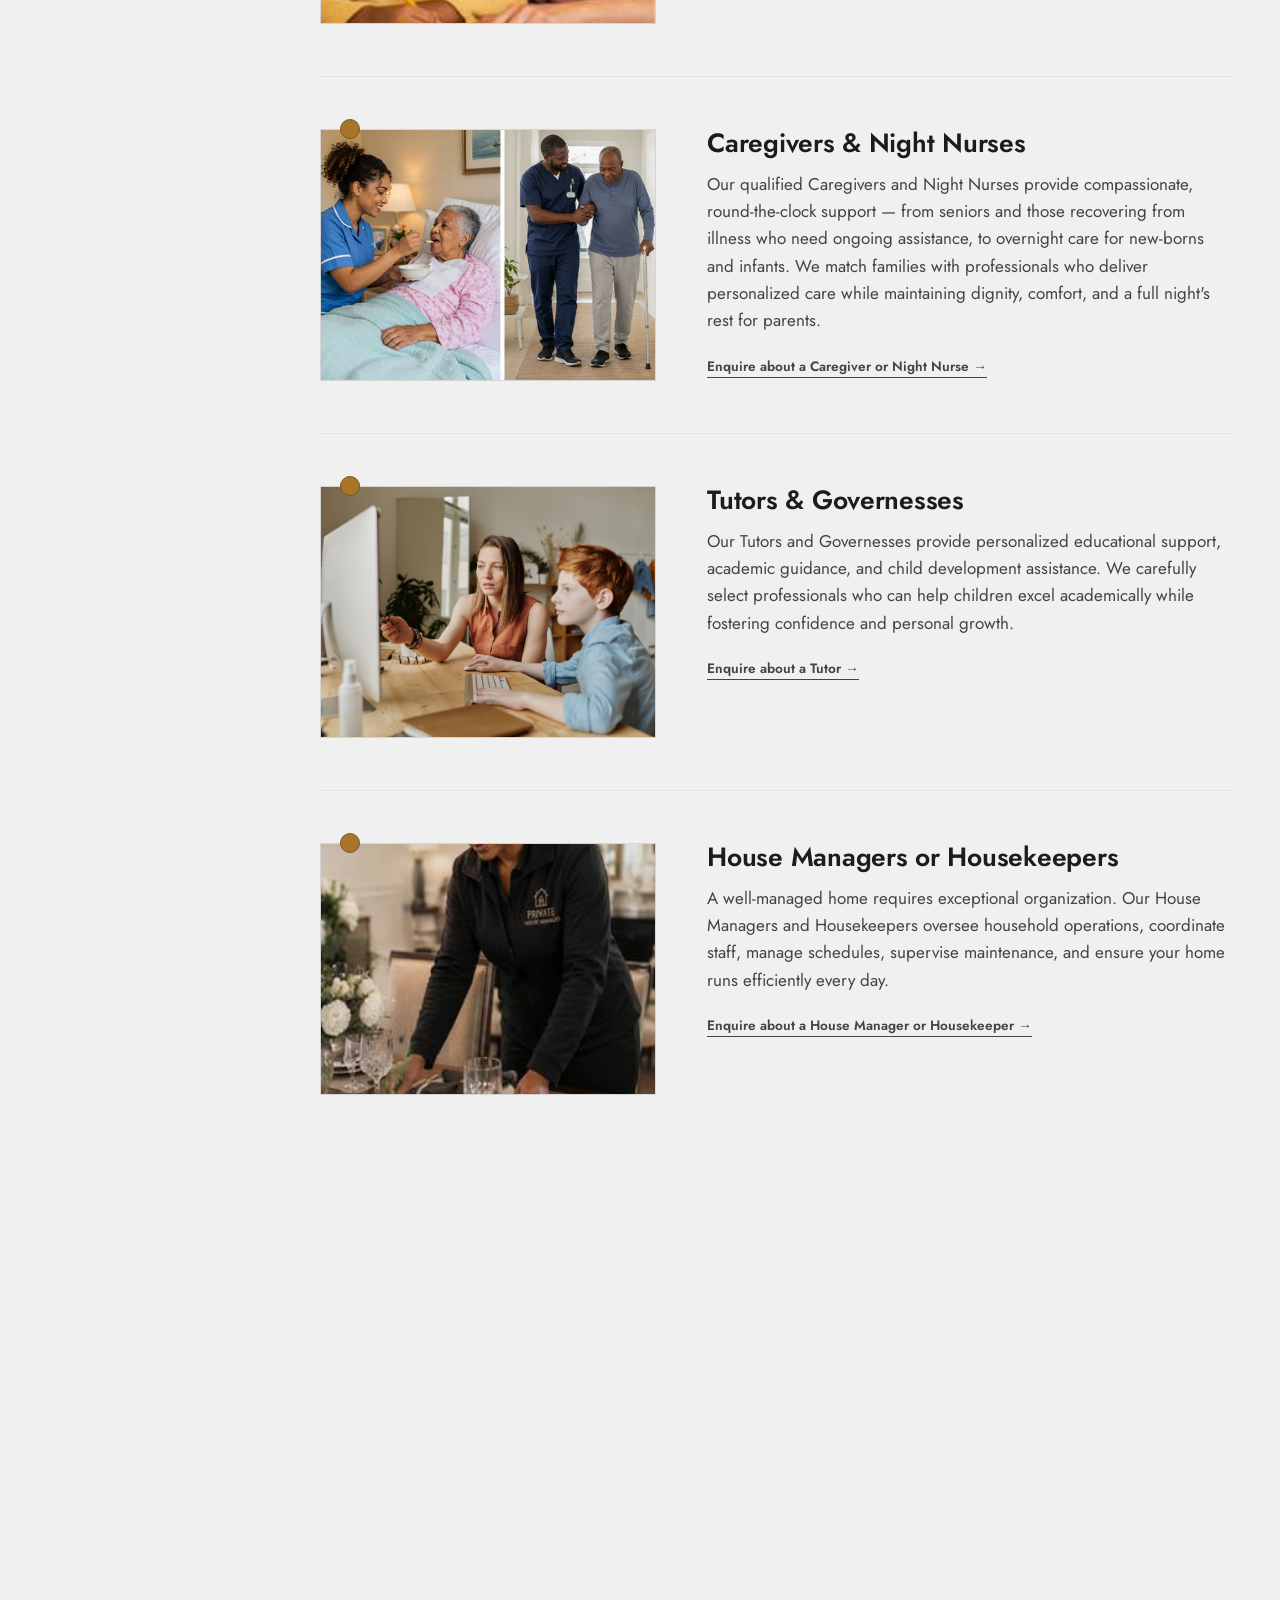
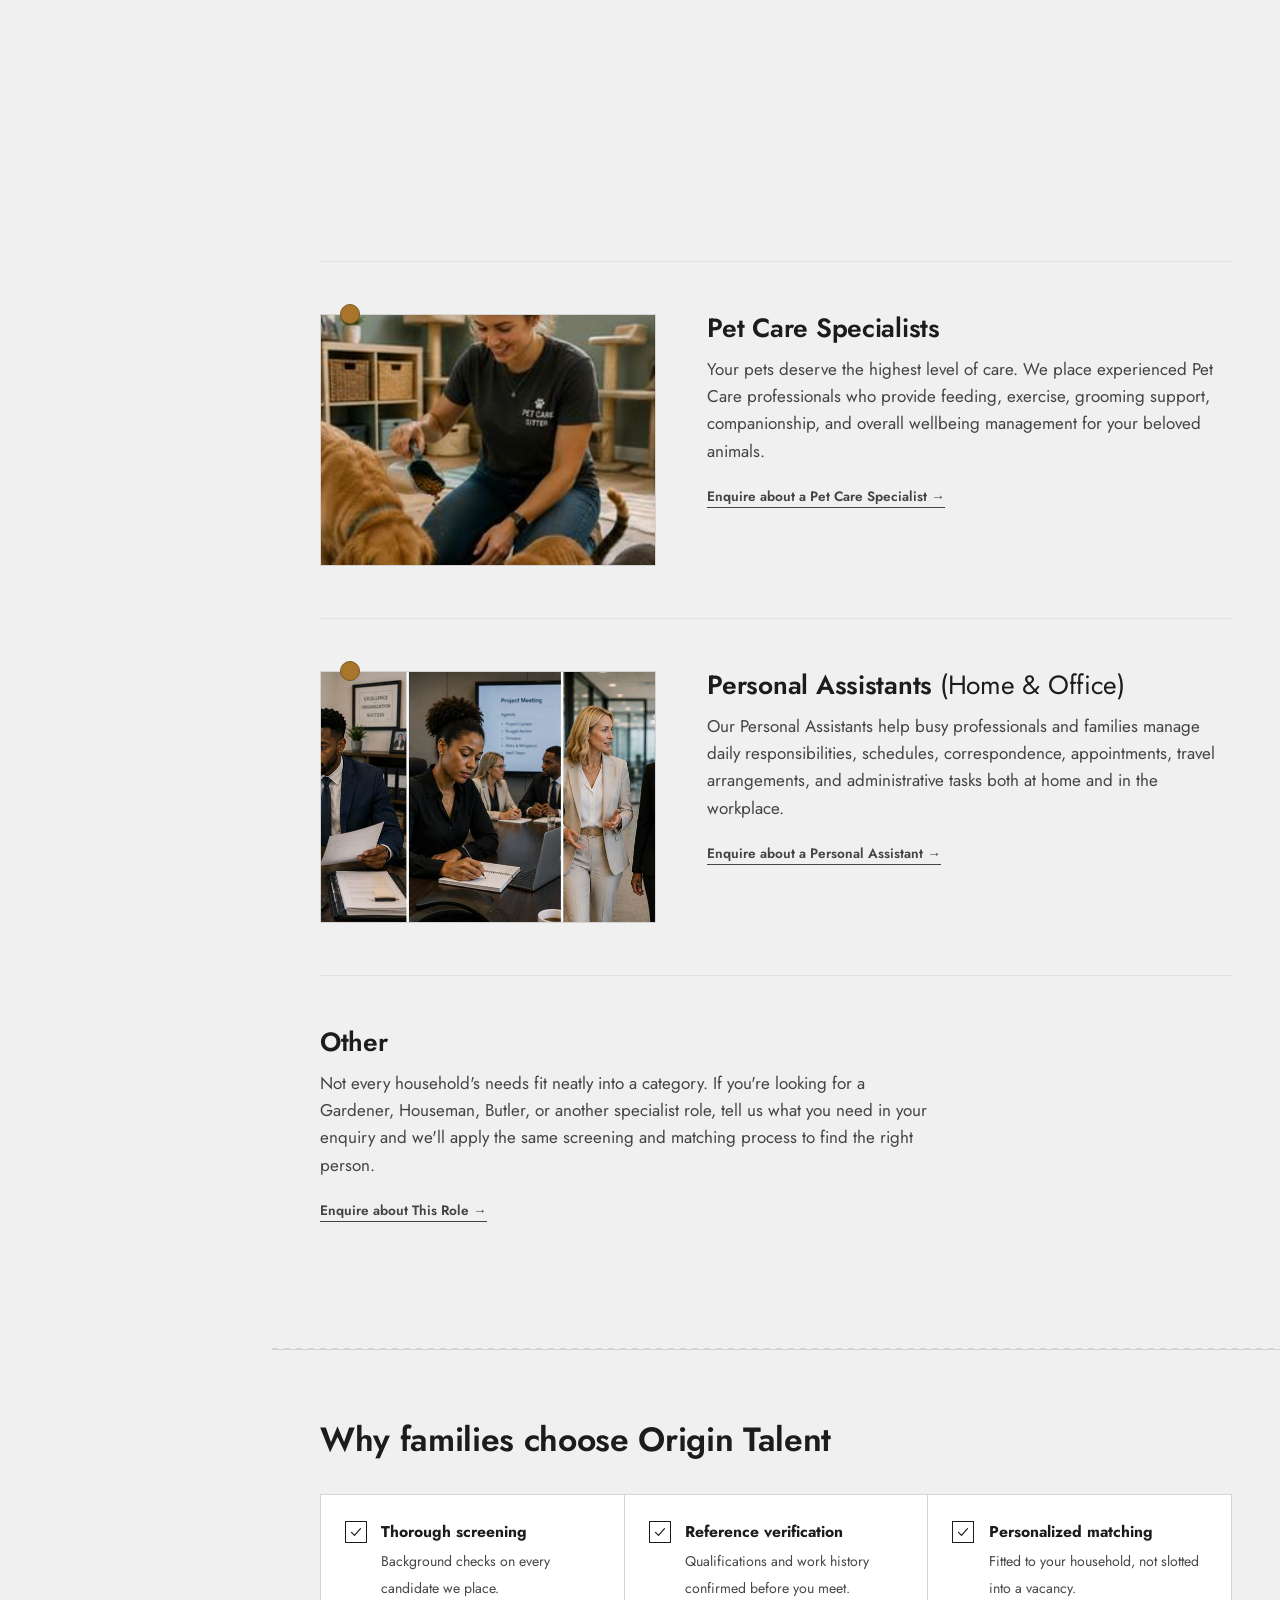
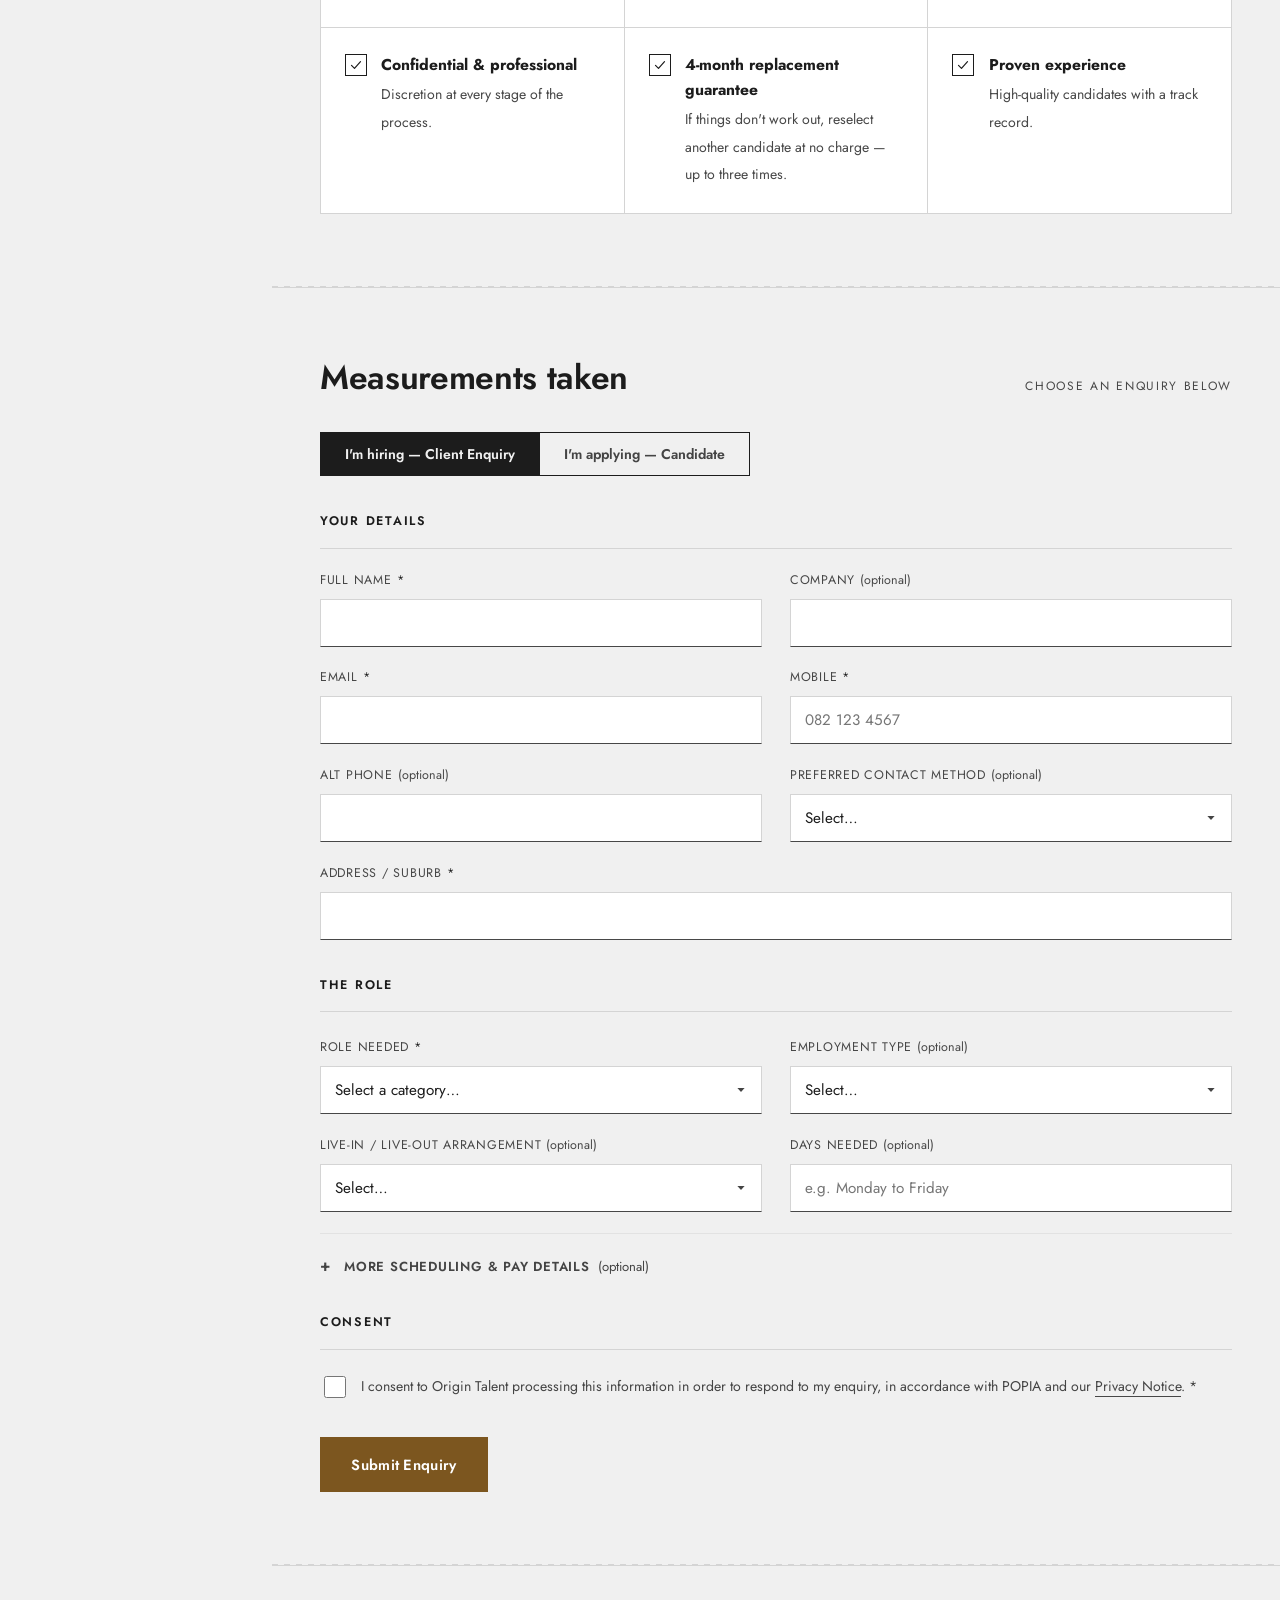
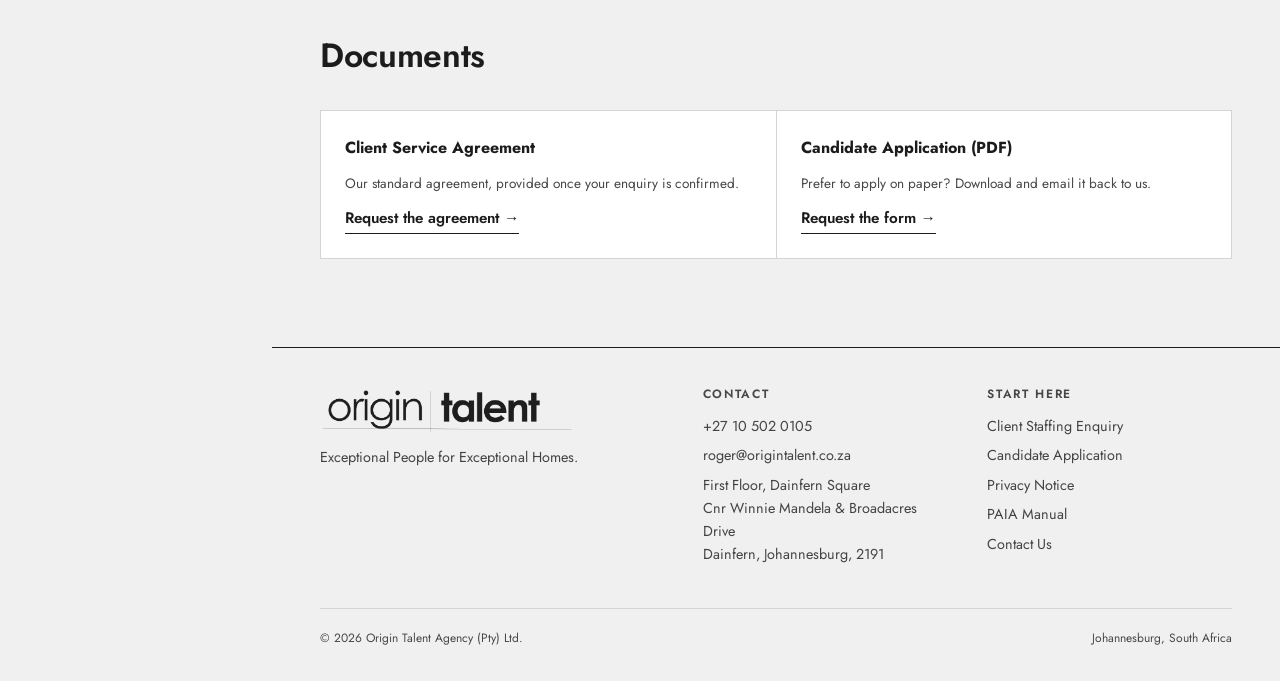
==== commit 7f642309: "Restore the (Home & Office) qualifier on Personal Assistants Roger's category-naming list omitted it" ====
--- a/index.html
+++ b/index.html
@@ -171,7 +171,7 @@
       <article class="category" id="personal-assistants">
         <div class="category__figure"><span class="category__tag" aria-hidden="true"></span><img src="assets/photography/brand/personal-assistants.png" alt="A personal assistant reviewing documents and presenting in a meeting" loading="lazy" /></div>
         <div class="category__body">
-          <h3 class="category__name">Personal Assistants</h3>
+          <h3 class="category__name">Personal Assistants <span class="category__qualifier">(Home &amp; Office)</span></h3>
           <p class="category__desc">Our Personal Assistants help busy professionals and families manage daily responsibilities, schedules, correspondence, appointments, travel arrangements, and administrative tasks both at home and in the workplace.</p>
           <a class="category__link" href="#enquire">Enquire about a Personal Assistant &rarr;</a>
         </div>
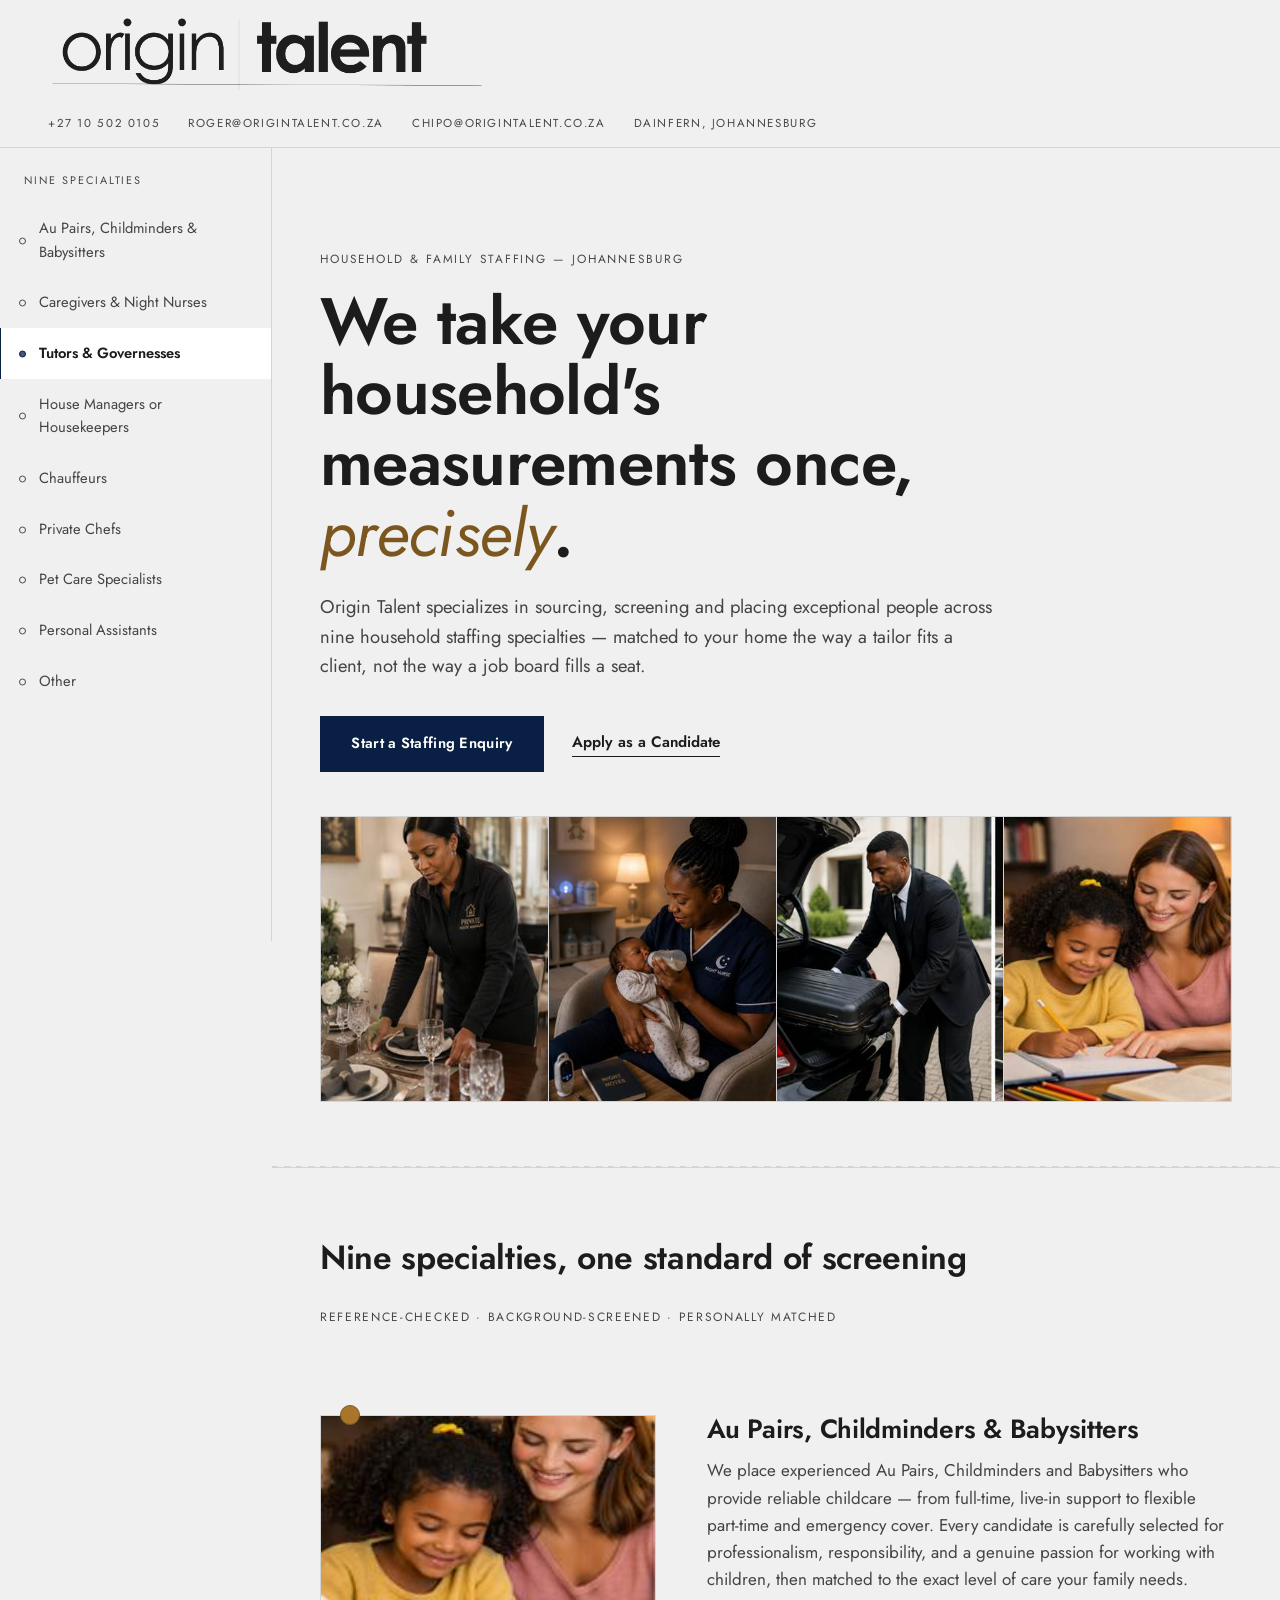
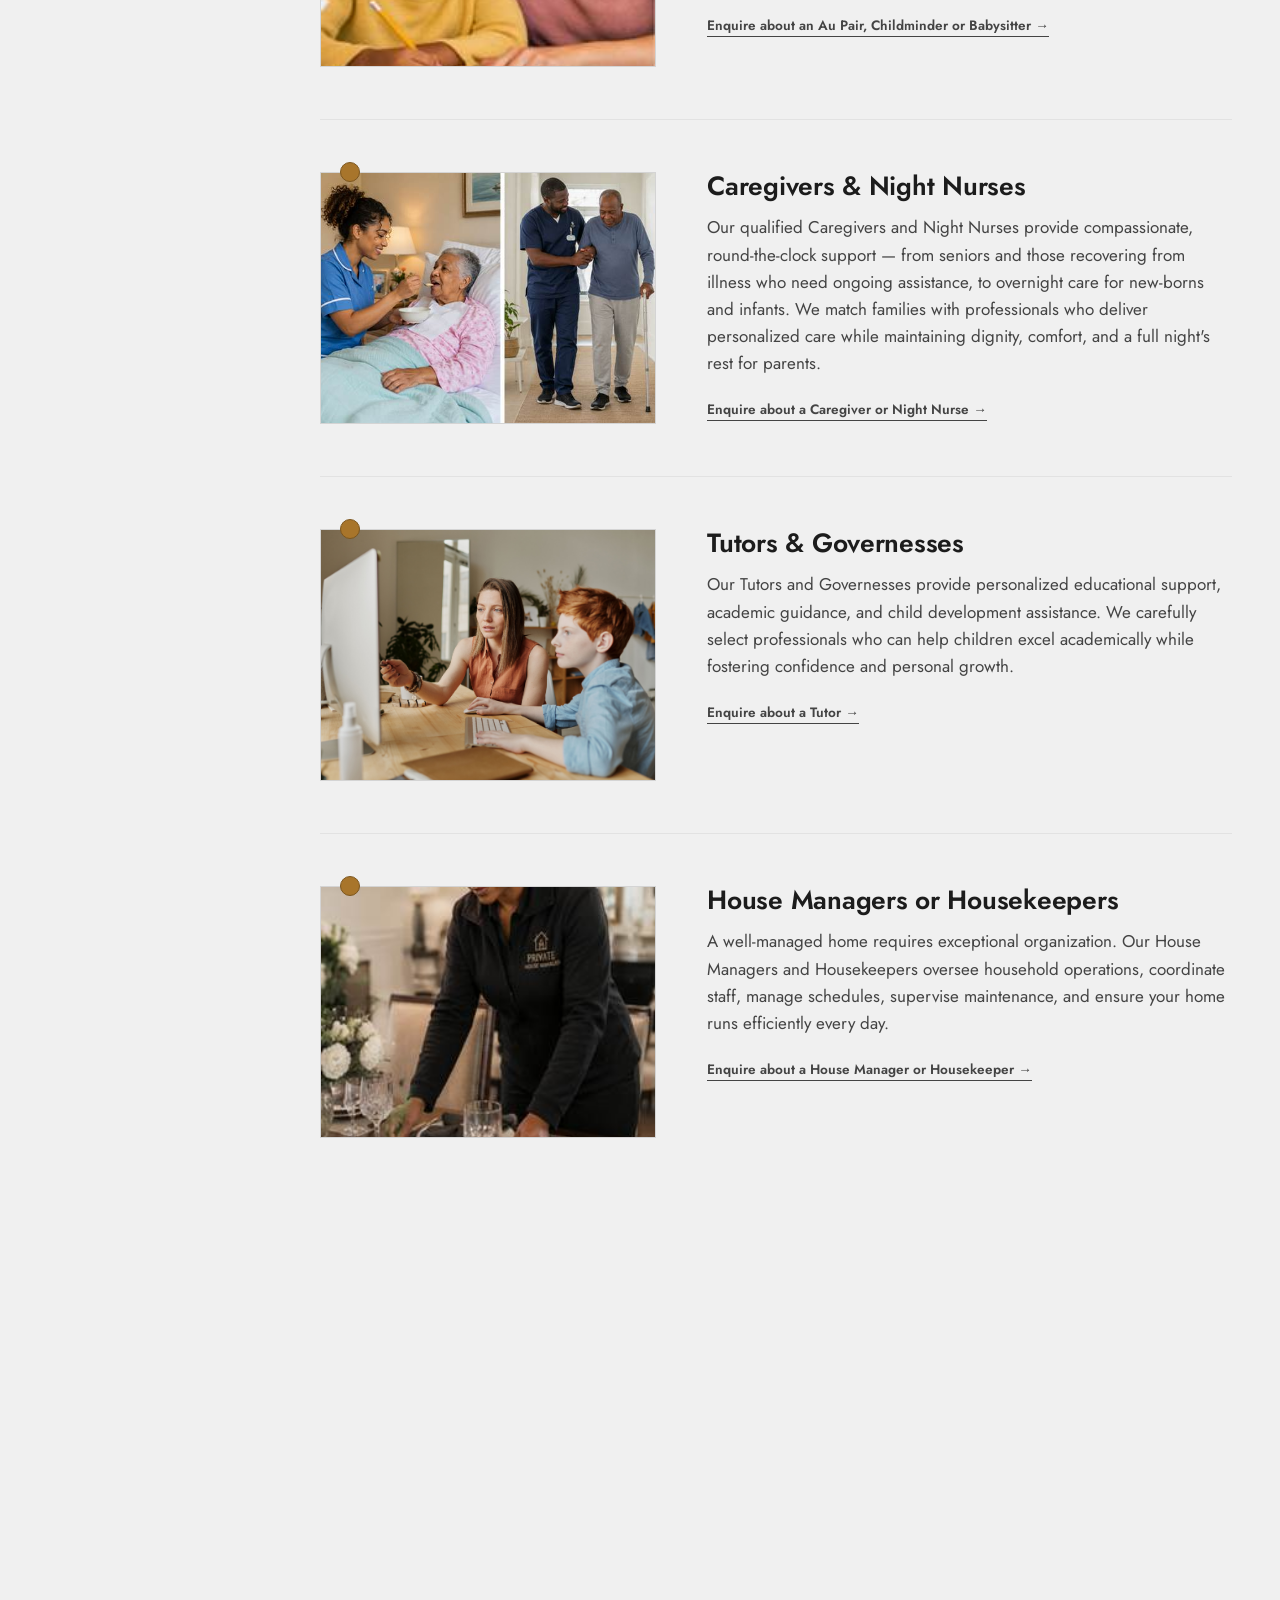
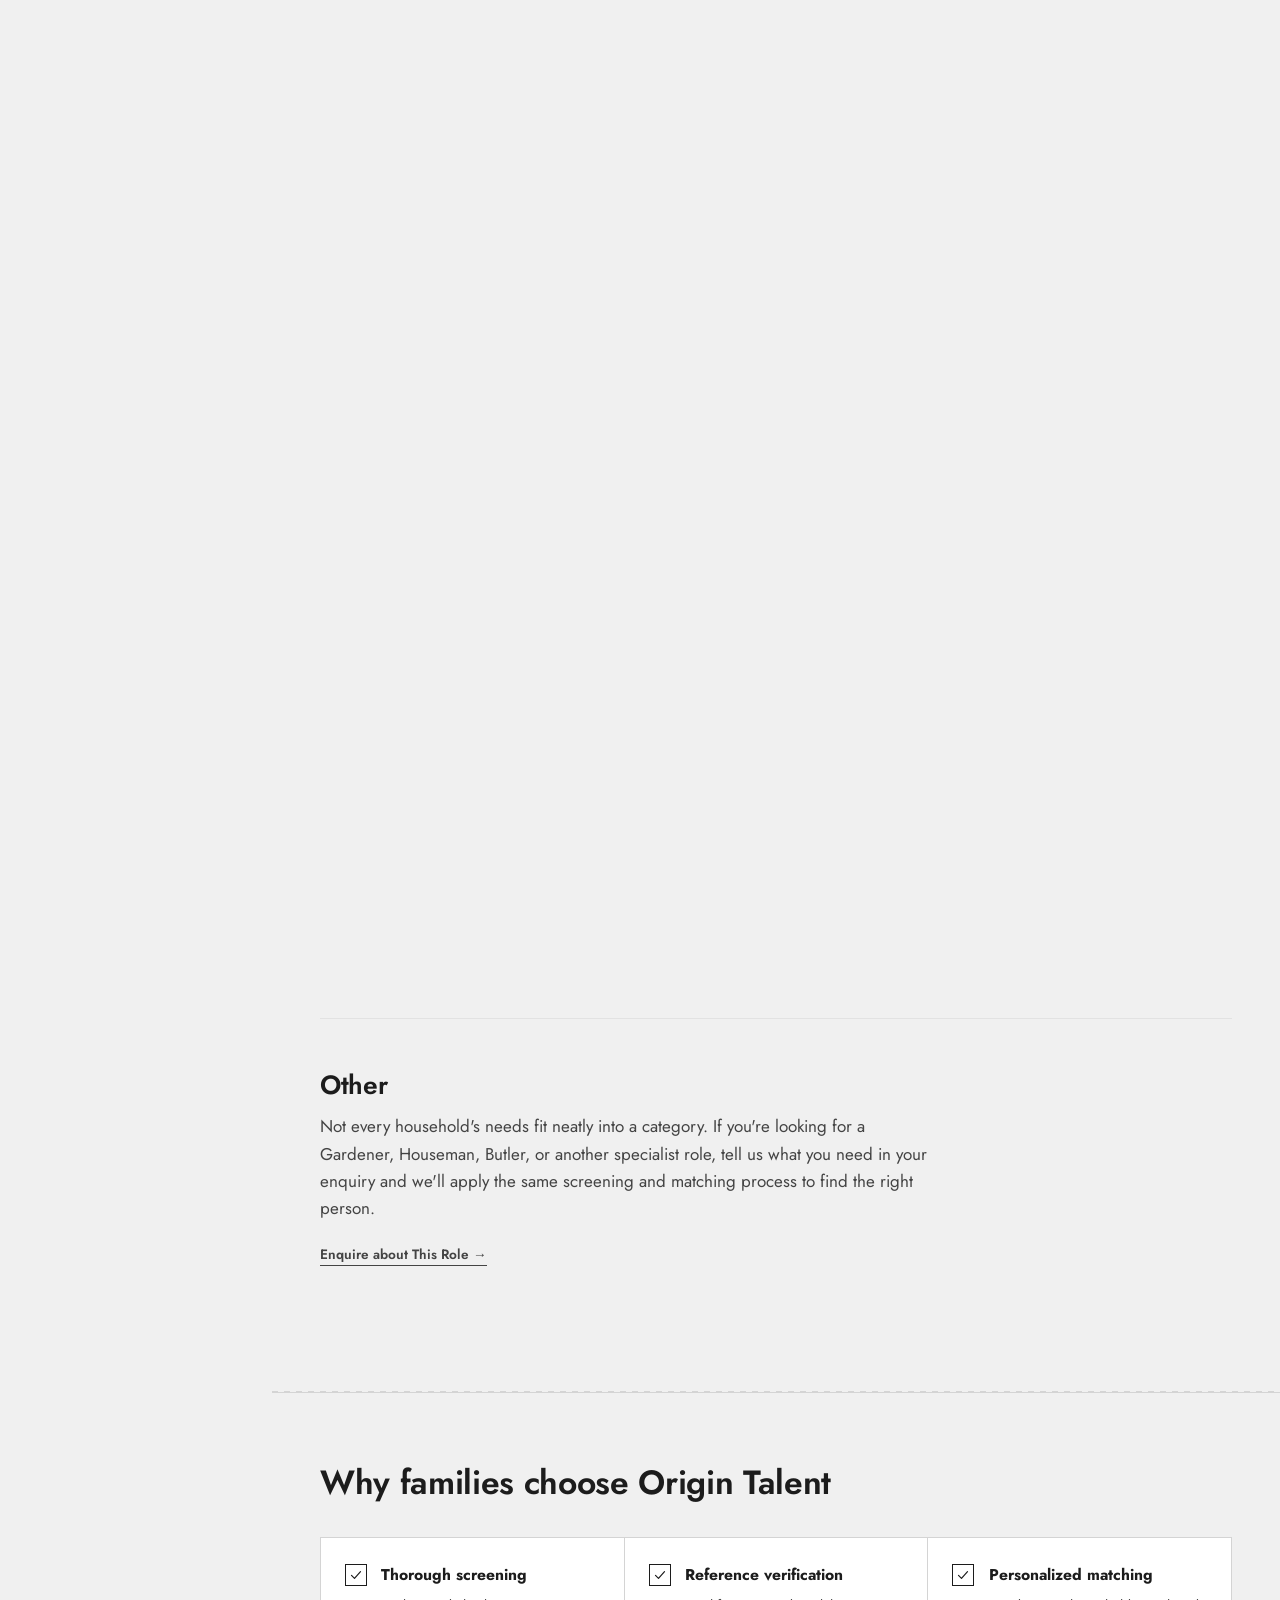
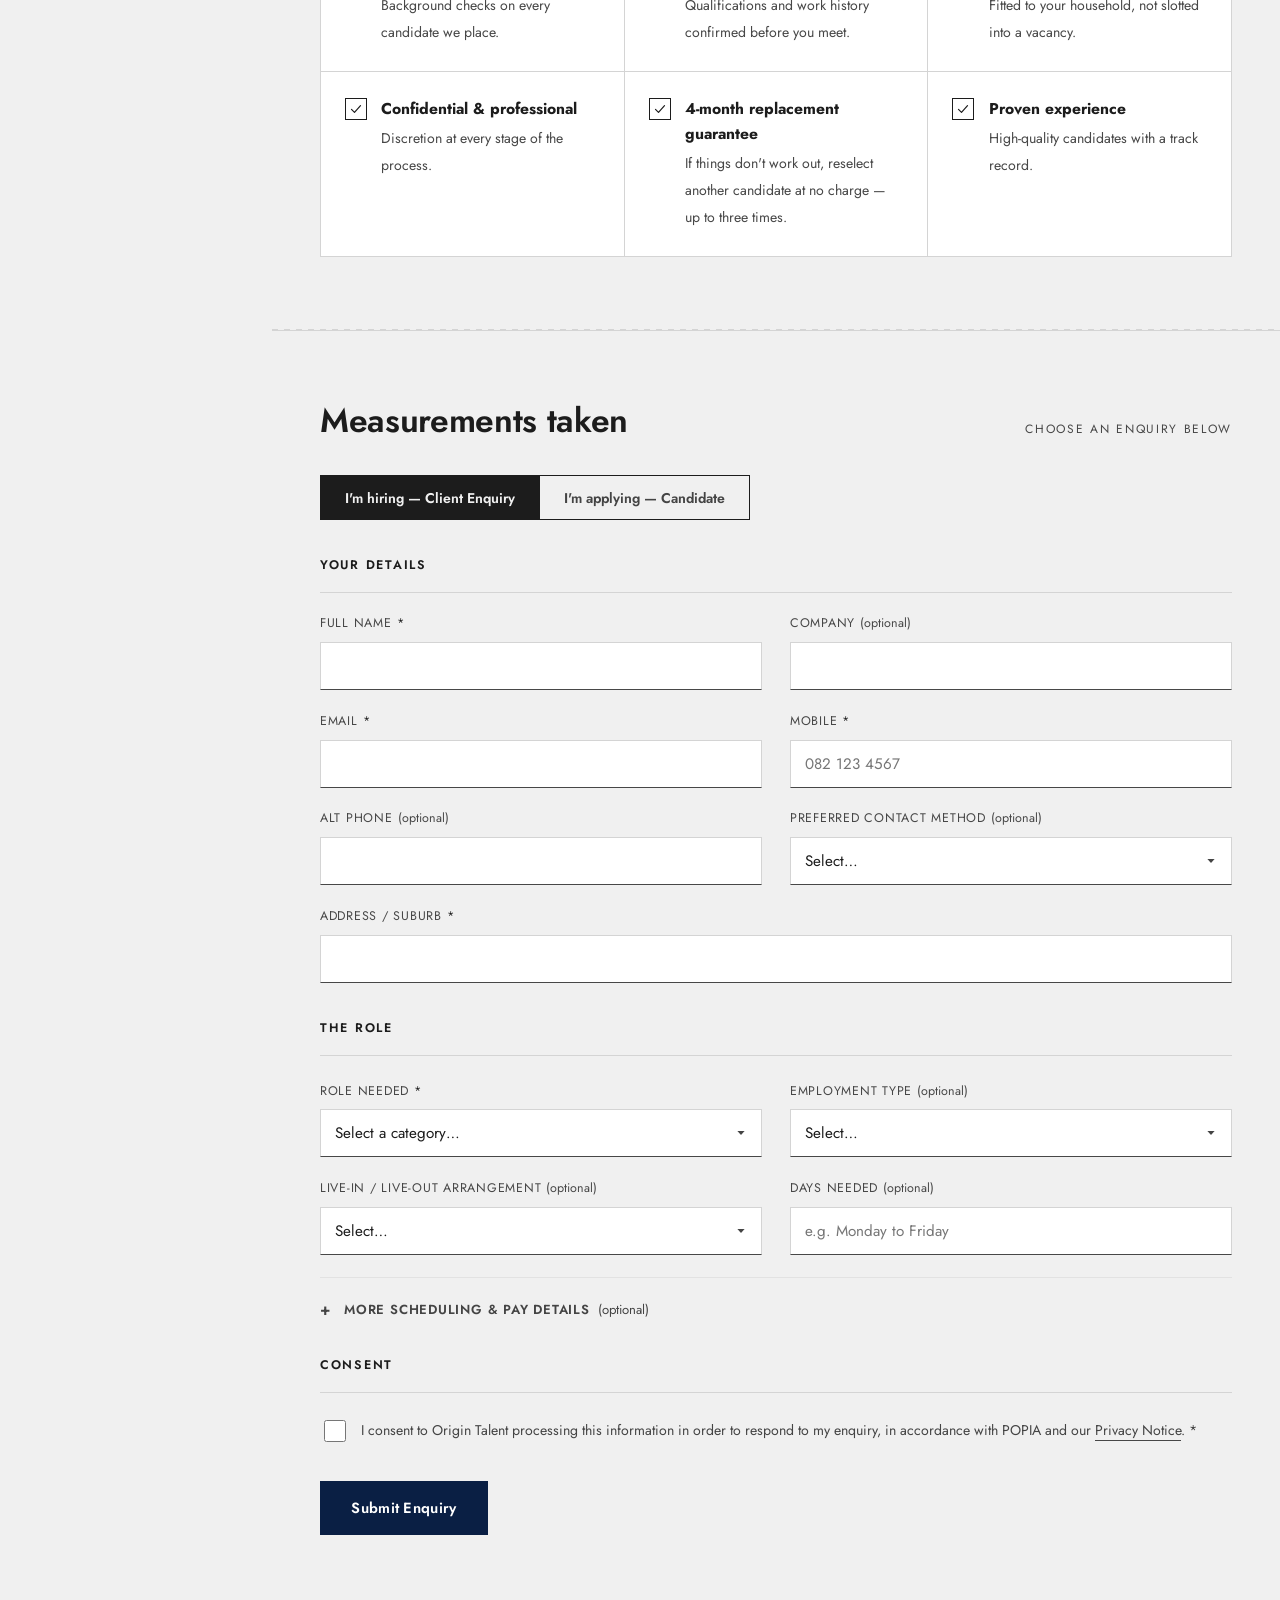
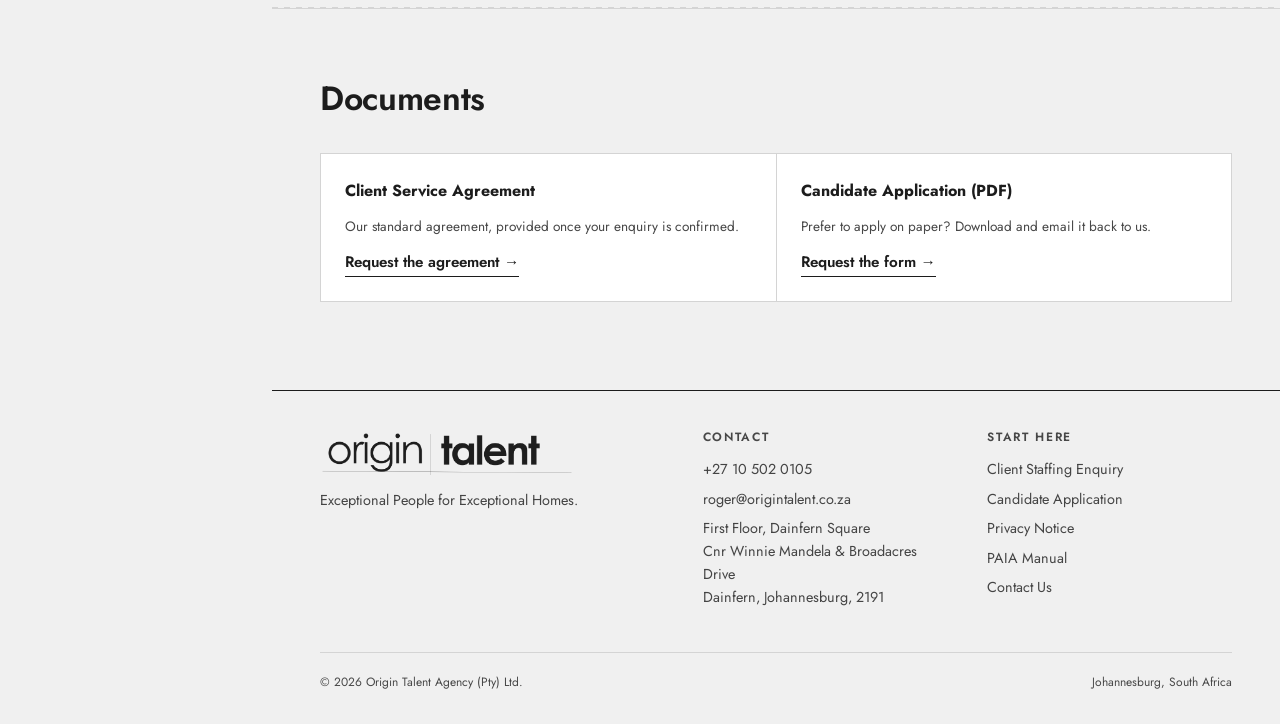
==== commit d4026e69: "Add Chipo's email to site header (masthead + mobile drawer) Mobile number pending from client.  Co-A" ====
--- a/index.html
+++ b/index.html
@@ -53,6 +53,7 @@
     <div class="masthead__contact">
       <a href="tel:+27105020105">+27 10 502 0105</a>
       <a href="mailto:roger@origintalent.co.za">roger@origintalent.co.za</a>
+      <a href="mailto:chipo@origintalent.co.za">chipo@origintalent.co.za</a>
       <span>Dainfern, Johannesburg</span>
     </div>
   </div>
@@ -64,6 +65,7 @@
     <div class="rack__contact">
       <a href="tel:+27105020105">+27 10 502 0105</a>
       <a href="mailto:roger@origintalent.co.za">roger@origintalent.co.za</a>
+      <a href="mailto:chipo@origintalent.co.za">chipo@origintalent.co.za</a>
       <span>Dainfern, Johannesburg</span>
     </div>
     <div class="rack__label">Nine Specialties</div>
--- a/src/style.css
+++ b/src/style.css
@@ -19,6 +19,12 @@
 
   --accent: #a8752b;
   --accent-strong: #7c561f;
+
+  /* Navy — scoped only to the active pattern-rack tab and the primary CTA
+     (client feedback, 2026-10-19). Brass (--accent/--accent-strong) stays
+     as-is everywhere else (hero emphasis, category pins). */
+  --navy: #0a1f44;
+  --navy-soft: #475773;
 
   --font-display: 'Century Gothic', 'Jost', sans-serif;
   --font-body: 'Century Gothic', 'Jost', sans-serif;
@@ -269,12 +275,12 @@
 .rack__tab.is-active {
   color: var(--ink-strong);
   font-weight: 600;
-  border-left-color: var(--accent-strong);
+  border-left-color: var(--navy);
   background: var(--white);
 }
 .rack__tab.is-active::before {
-  background: var(--accent);
-  border-color: var(--accent-strong);
+  background: var(--navy-soft);
+  border-color: var(--navy);
 }
 
 .content { min-width: 0; }
@@ -330,17 +336,17 @@
   transition: background 0.2s var(--ease-out-expo), color 0.2s var(--ease-out-expo), transform 0.2s var(--ease-out-expo);
 }
 .btn-primary {
-  background: var(--accent-strong);
-  border-color: var(--accent-strong);
+  background: var(--navy);
+  border-color: var(--navy);
   color: var(--white);
   animation: cta-pulse 1.4s var(--ease-out-expo) 1.7s 1 both;
 }
-.btn-primary:hover { background: var(--accent); border-color: var(--accent); transform: translateY(-1px); }
+.btn-primary:hover { background: var(--navy-soft); border-color: var(--navy-soft); transform: translateY(-1px); }
 .btn-primary:active { transform: translateY(0); }
 @keyframes cta-pulse {
-  0% { box-shadow: 0 0 0 0 rgba(168, 117, 43, 0.55); }
-  65% { box-shadow: 0 0 0 16px rgba(168, 117, 43, 0); }
-  100% { box-shadow: 0 0 0 0 rgba(168, 117, 43, 0); }
+  0% { box-shadow: 0 0 0 0 rgba(10, 31, 68, 0.55); }
+  65% { box-shadow: 0 0 0 16px rgba(10, 31, 68, 0); }
+  100% { box-shadow: 0 0 0 0 rgba(10, 31, 68, 0); }
 }
 @media (prefers-reduced-motion: reduce) {
   .btn-primary { animation: none; }
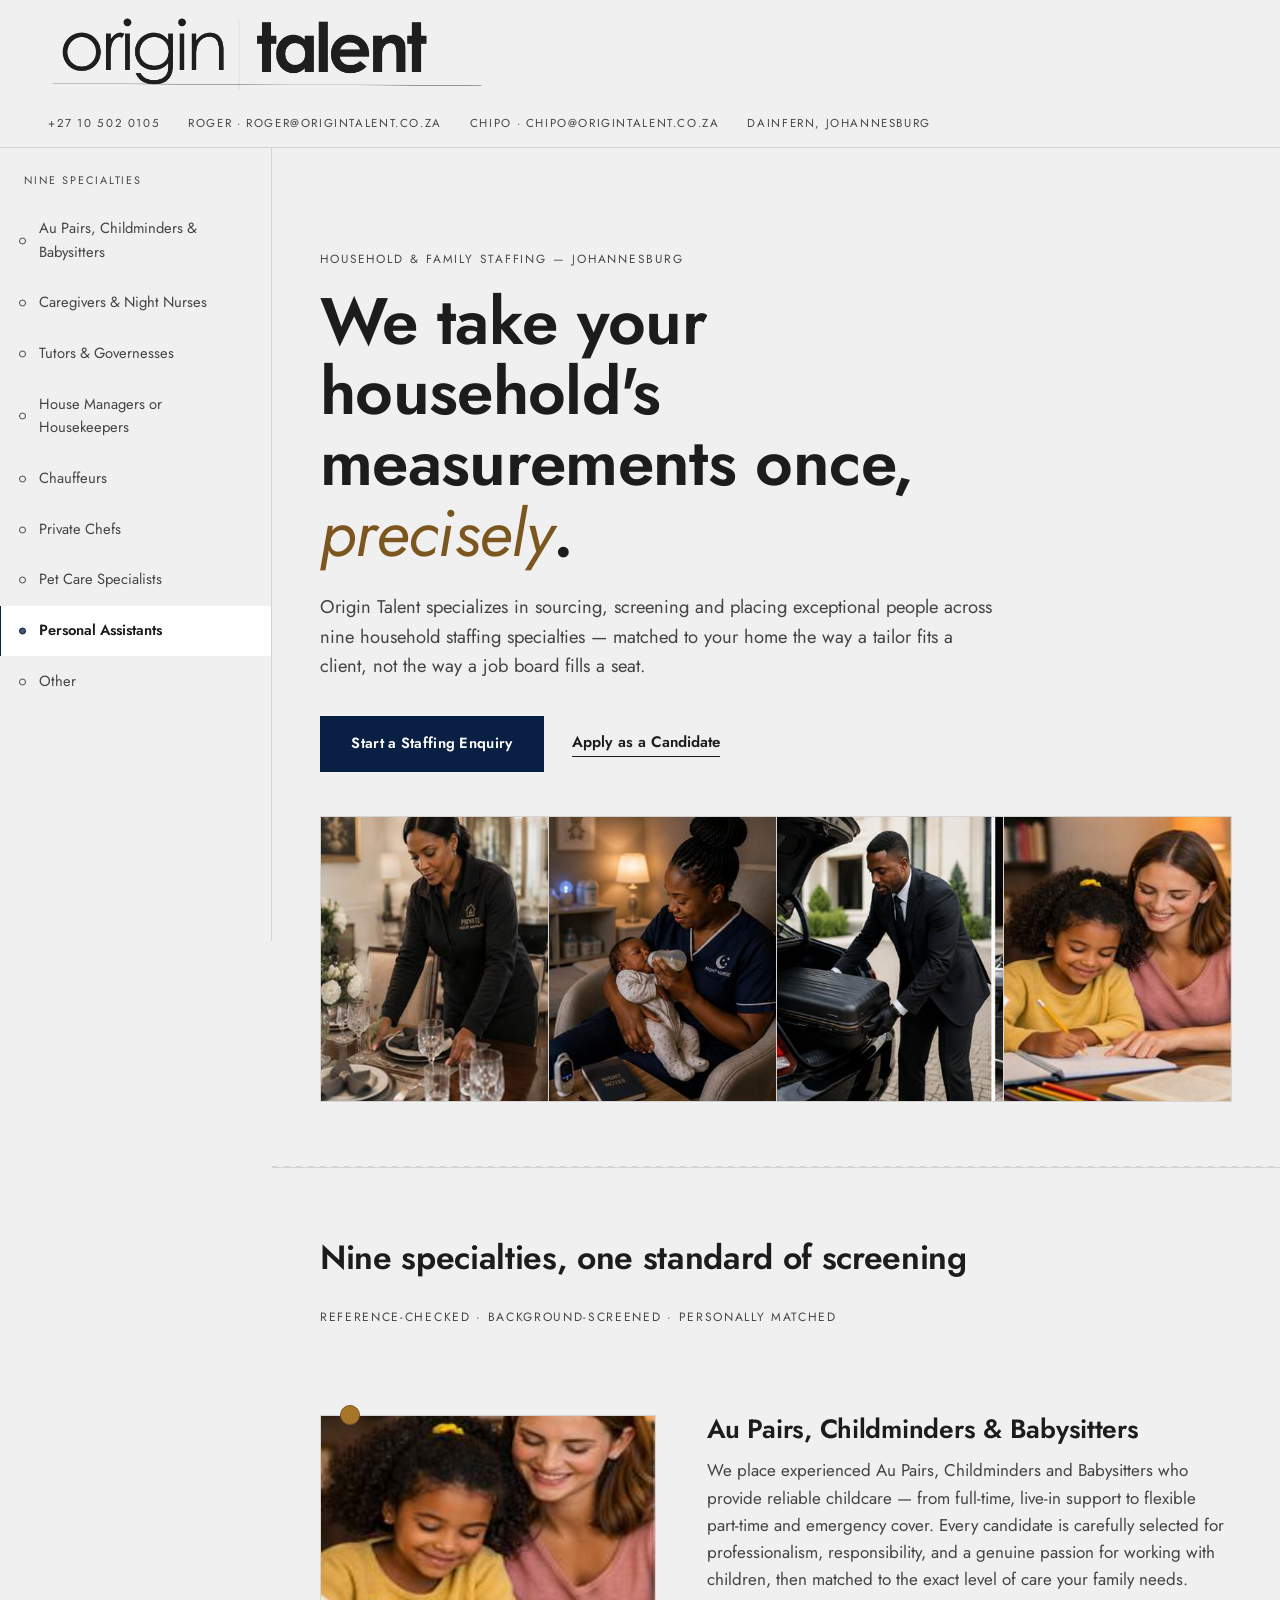
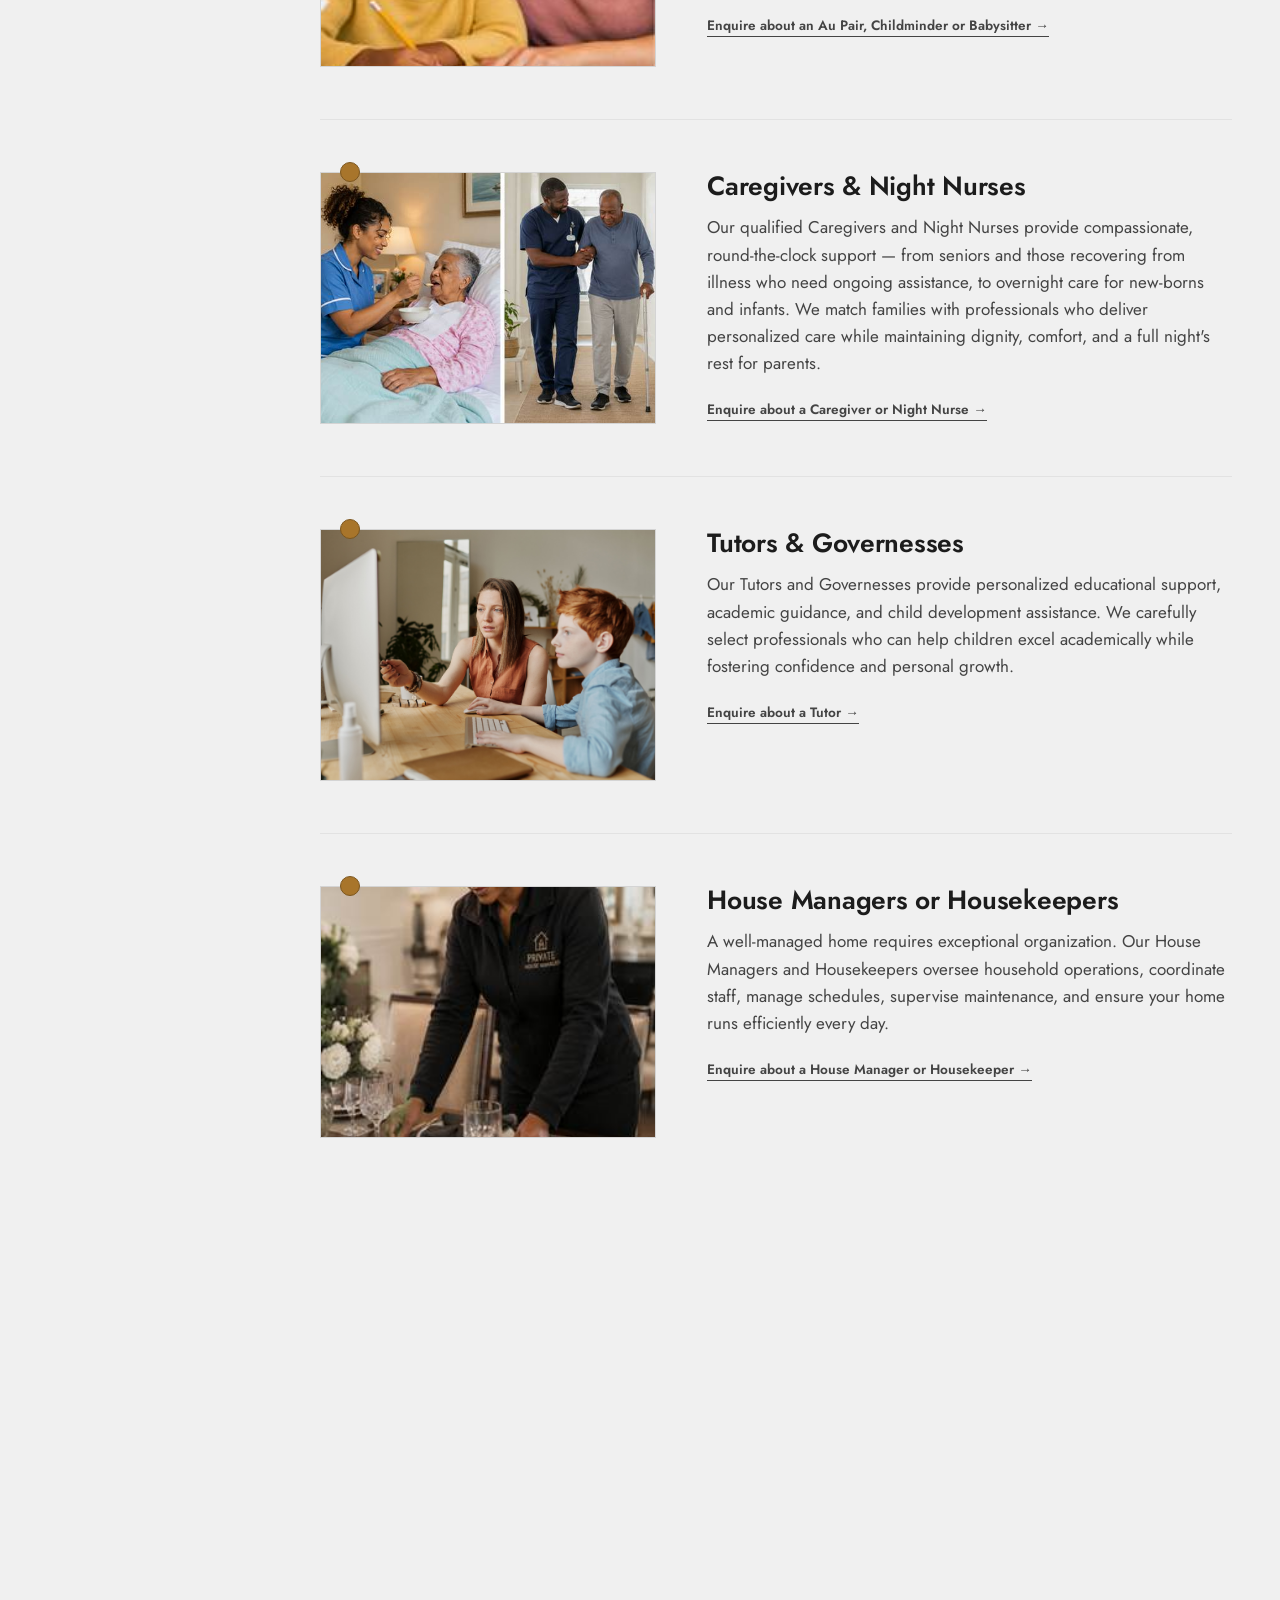
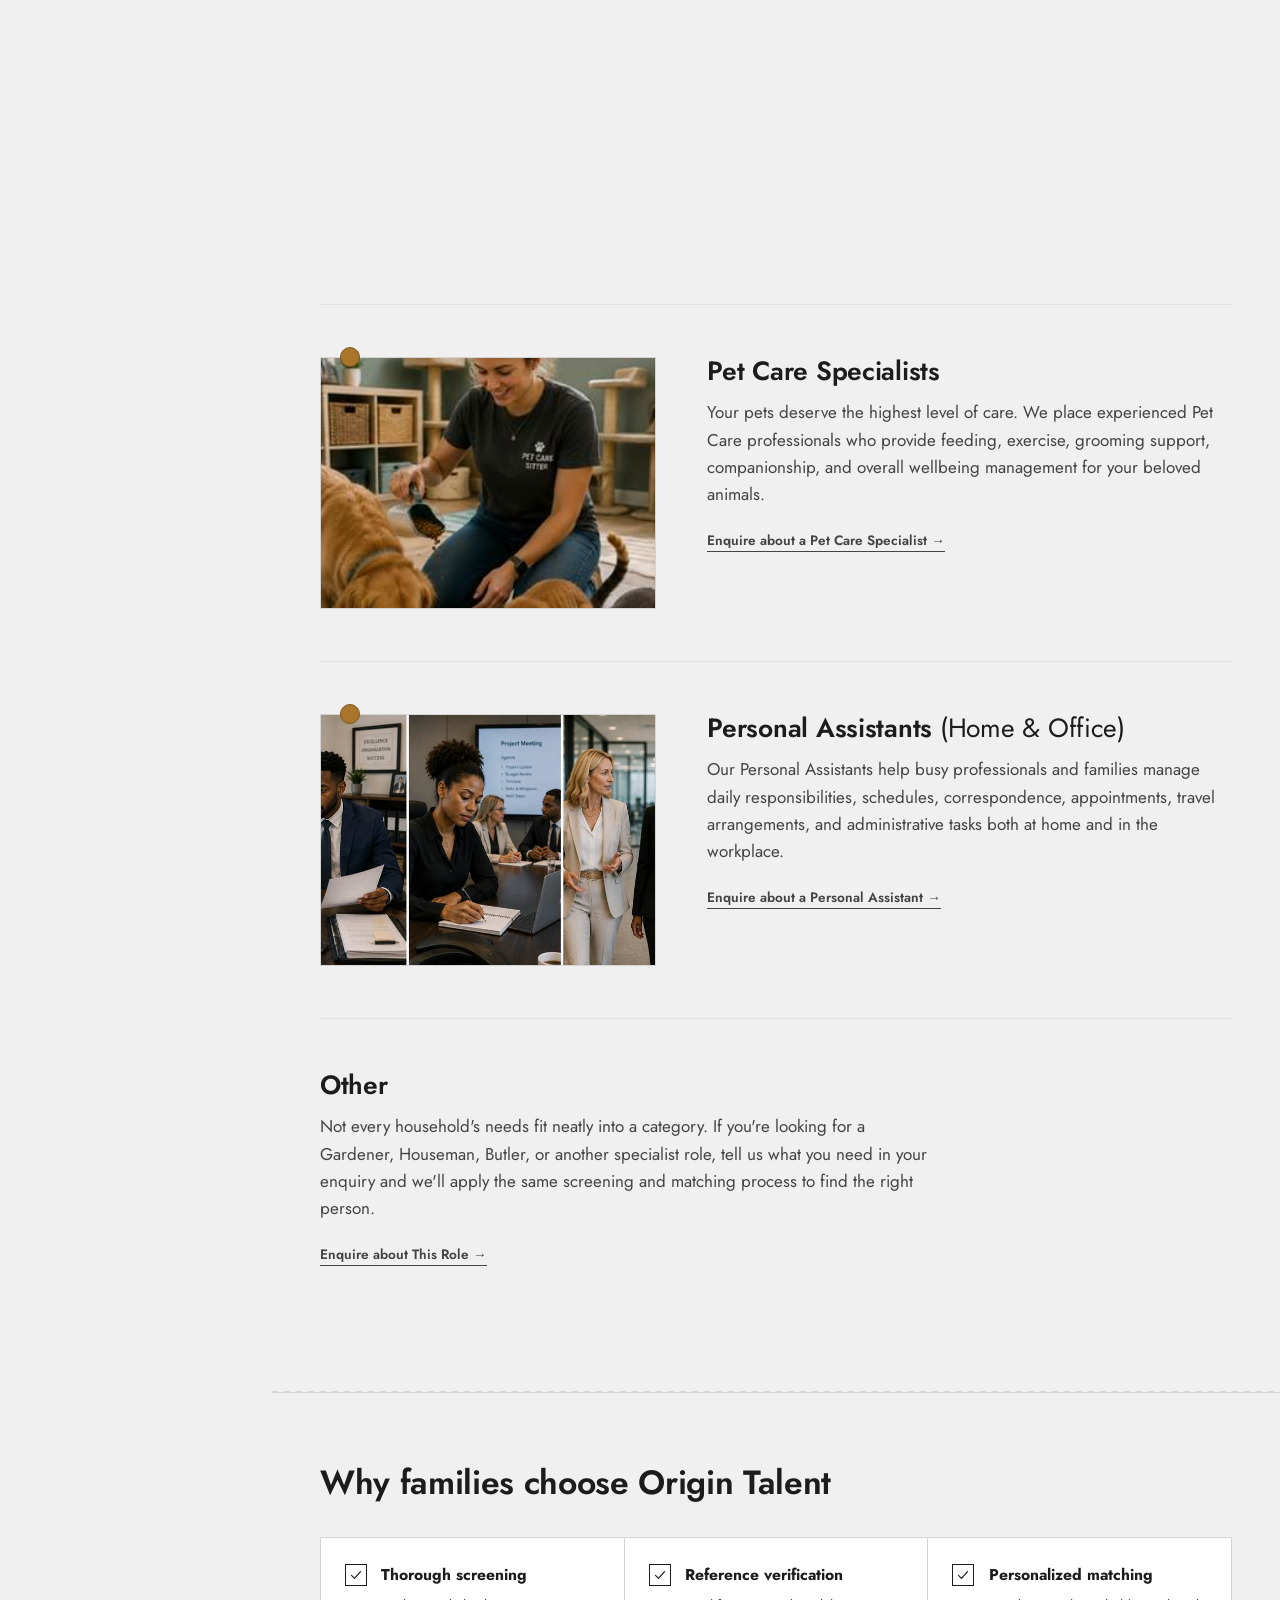
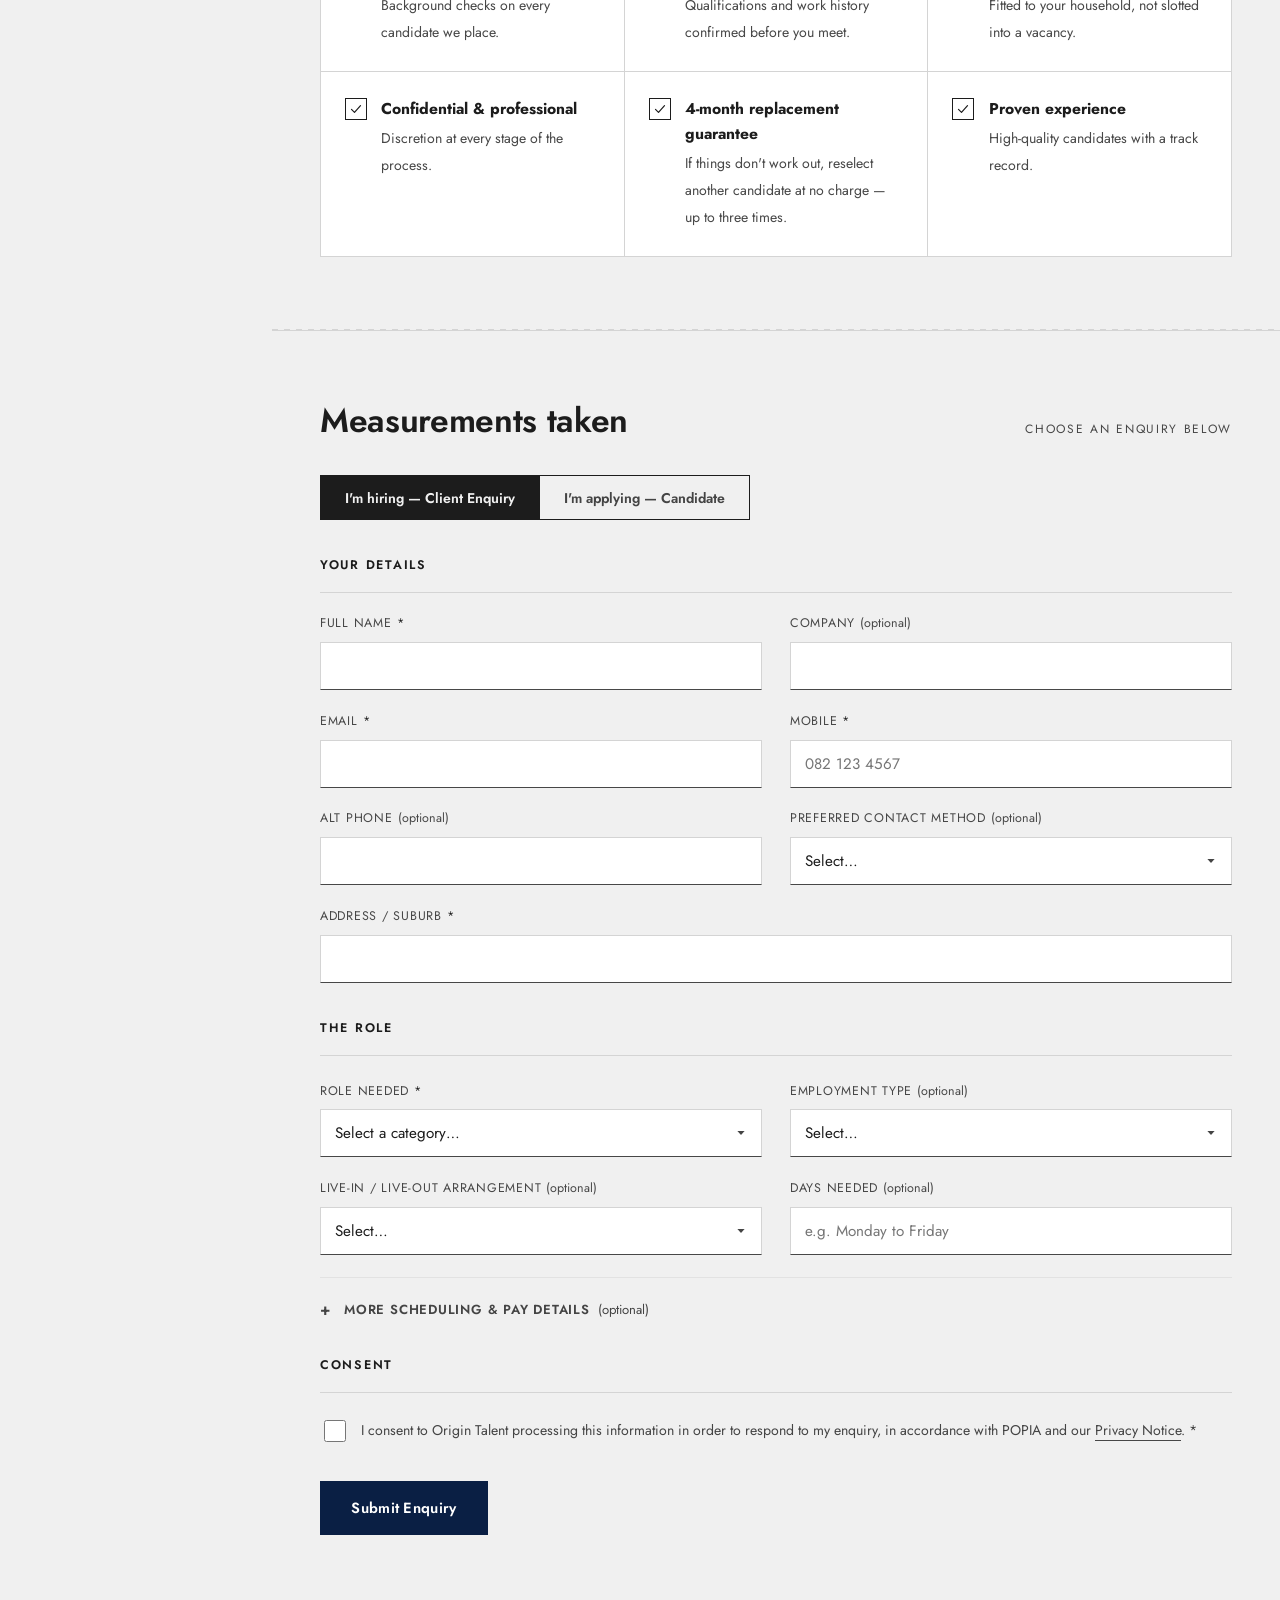
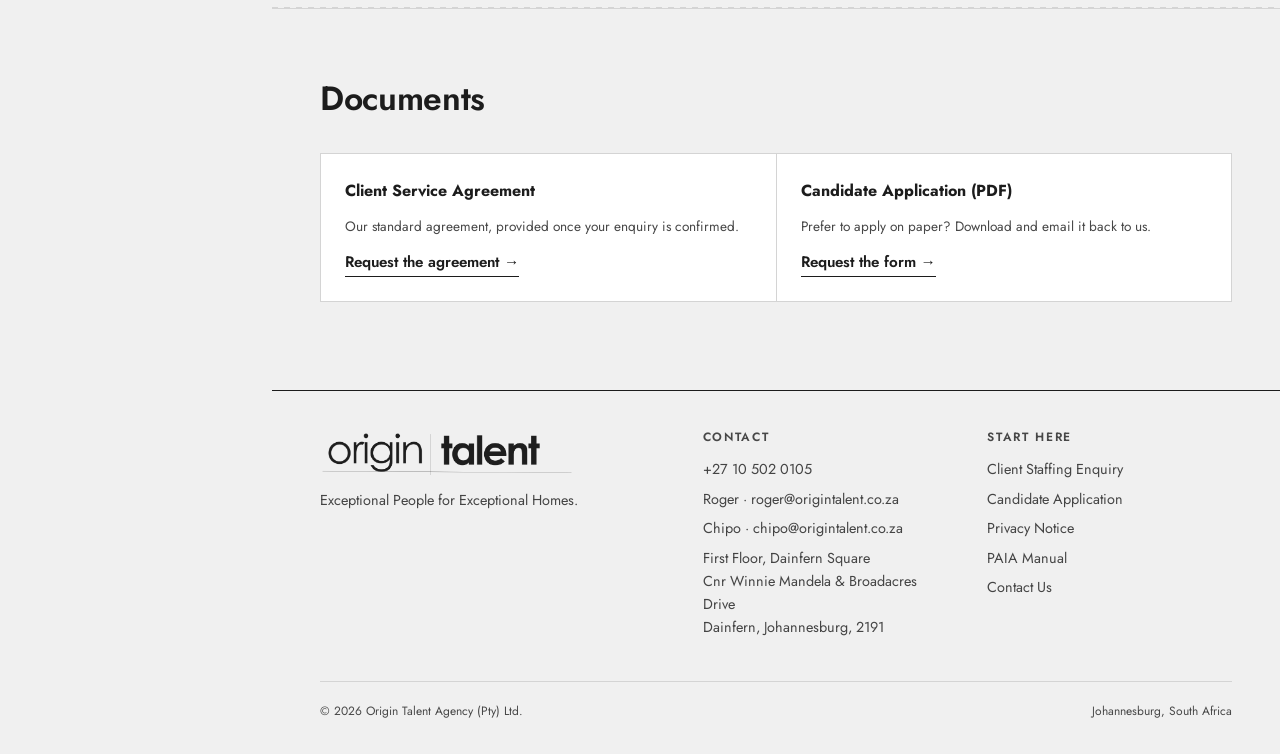
==== commit e4635a5d: "Label Roger and Chipo contacts; add Chipo to footers and Contact page Co-Authored-By: Claude Opus 5." ====
--- a/index.html
+++ b/index.html
@@ -52,8 +52,8 @@
     </button>
     <div class="masthead__contact">
       <a href="tel:+27105020105">+27 10 502 0105</a>
-      <a href="mailto:roger@origintalent.co.za">roger@origintalent.co.za</a>
-      <a href="mailto:chipo@origintalent.co.za">chipo@origintalent.co.za</a>
+      <a href="mailto:roger@origintalent.co.za">Roger · roger@origintalent.co.za</a>
+      <a href="mailto:chipo@origintalent.co.za">Chipo · chipo@origintalent.co.za</a>
       <span>Dainfern, Johannesburg</span>
     </div>
   </div>
@@ -64,8 +64,8 @@
   <nav class="rack" id="rack" aria-label="Staffing categories">
     <div class="rack__contact">
       <a href="tel:+27105020105">+27 10 502 0105</a>
-      <a href="mailto:roger@origintalent.co.za">roger@origintalent.co.za</a>
-      <a href="mailto:chipo@origintalent.co.za">chipo@origintalent.co.za</a>
+      <a href="mailto:roger@origintalent.co.za">Roger · roger@origintalent.co.za</a>
+      <a href="mailto:chipo@origintalent.co.za">Chipo · chipo@origintalent.co.za</a>
       <span>Dainfern, Johannesburg</span>
     </div>
     <div class="rack__label">Nine Specialties</div>
@@ -472,7 +472,8 @@
         <div>
           <h4>Contact</h4>
           <a href="tel:+27105020105">+27 10 502 0105</a>
-          <a href="mailto:roger@origintalent.co.za">roger@origintalent.co.za</a>
+          <a href="mailto:roger@origintalent.co.za">Roger · roger@origintalent.co.za</a>
+          <a href="mailto:chipo@origintalent.co.za">Chipo · chipo@origintalent.co.za</a>
           <p>First Floor, Dainfern Square<br />Cnr Winnie Mandela &amp; Broadacres Drive<br />Dainfern, Johannesburg, 2191</p>
         </div>
         <div>
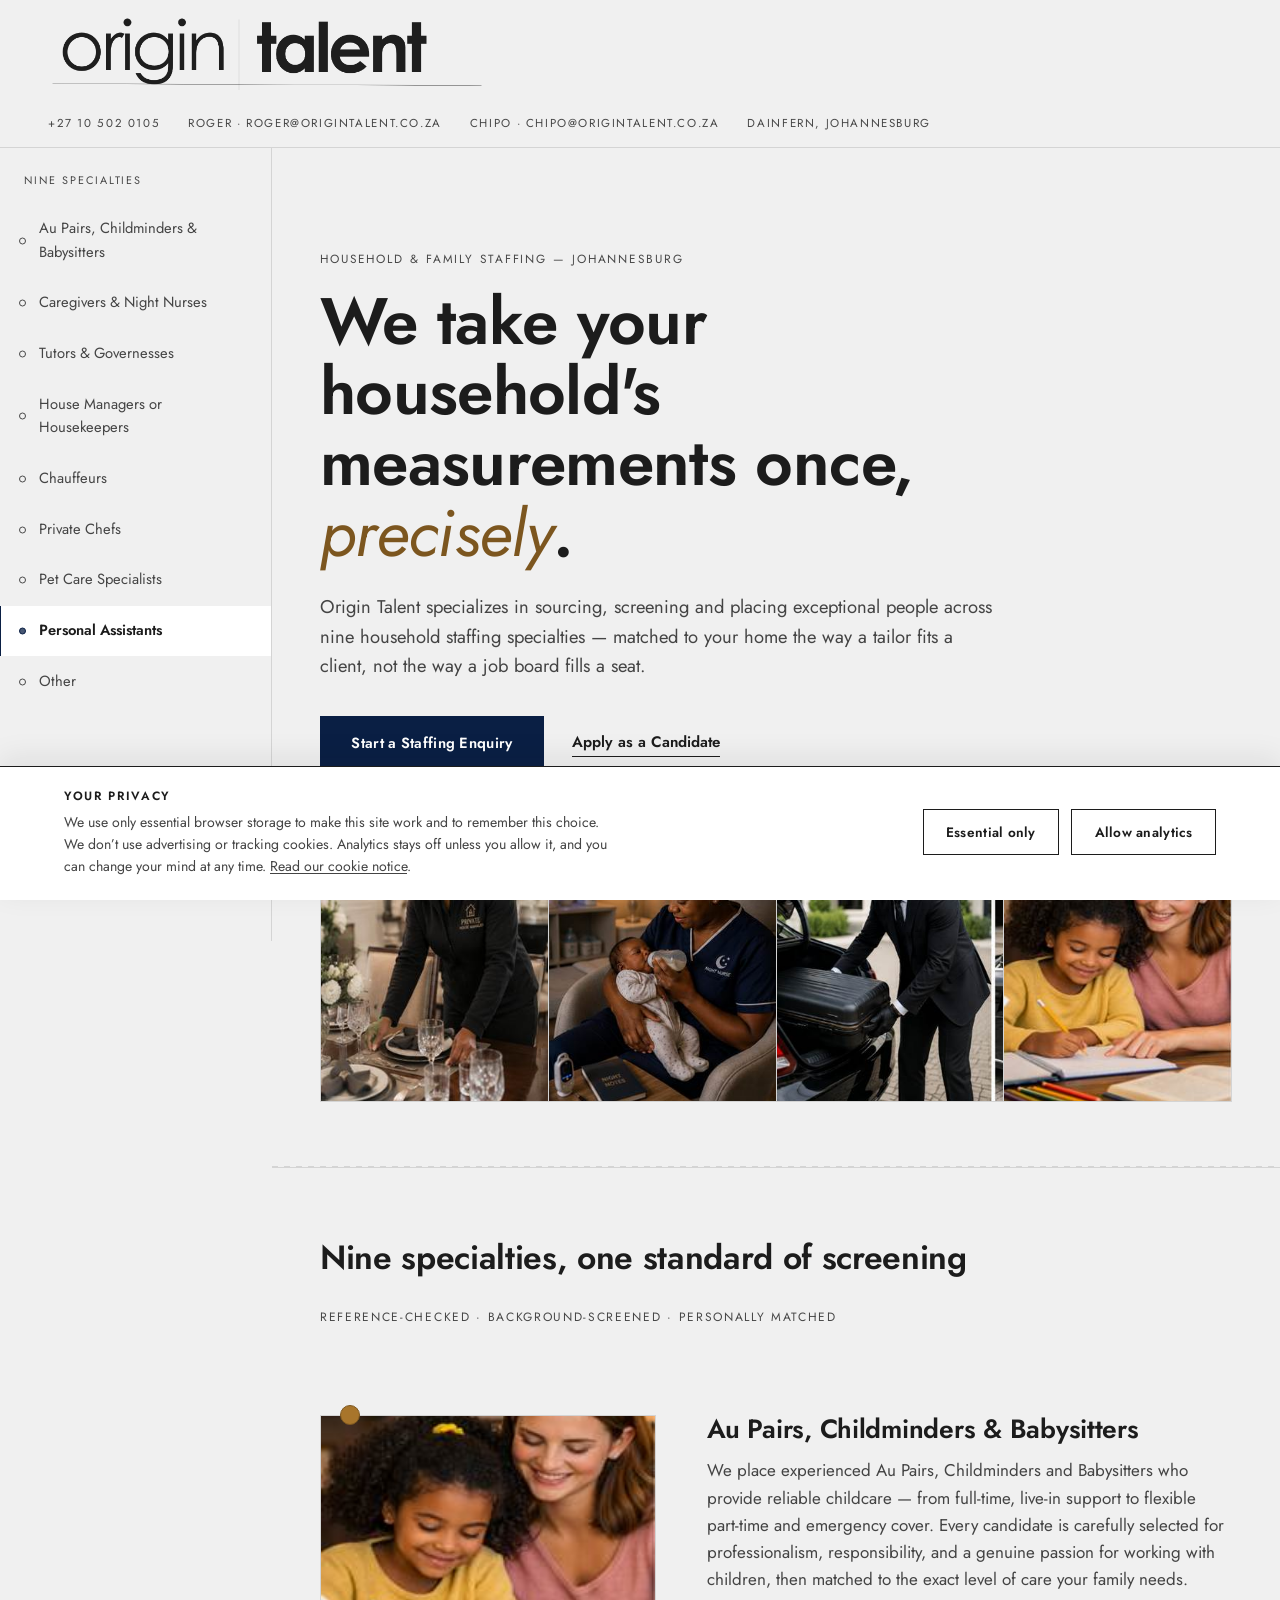
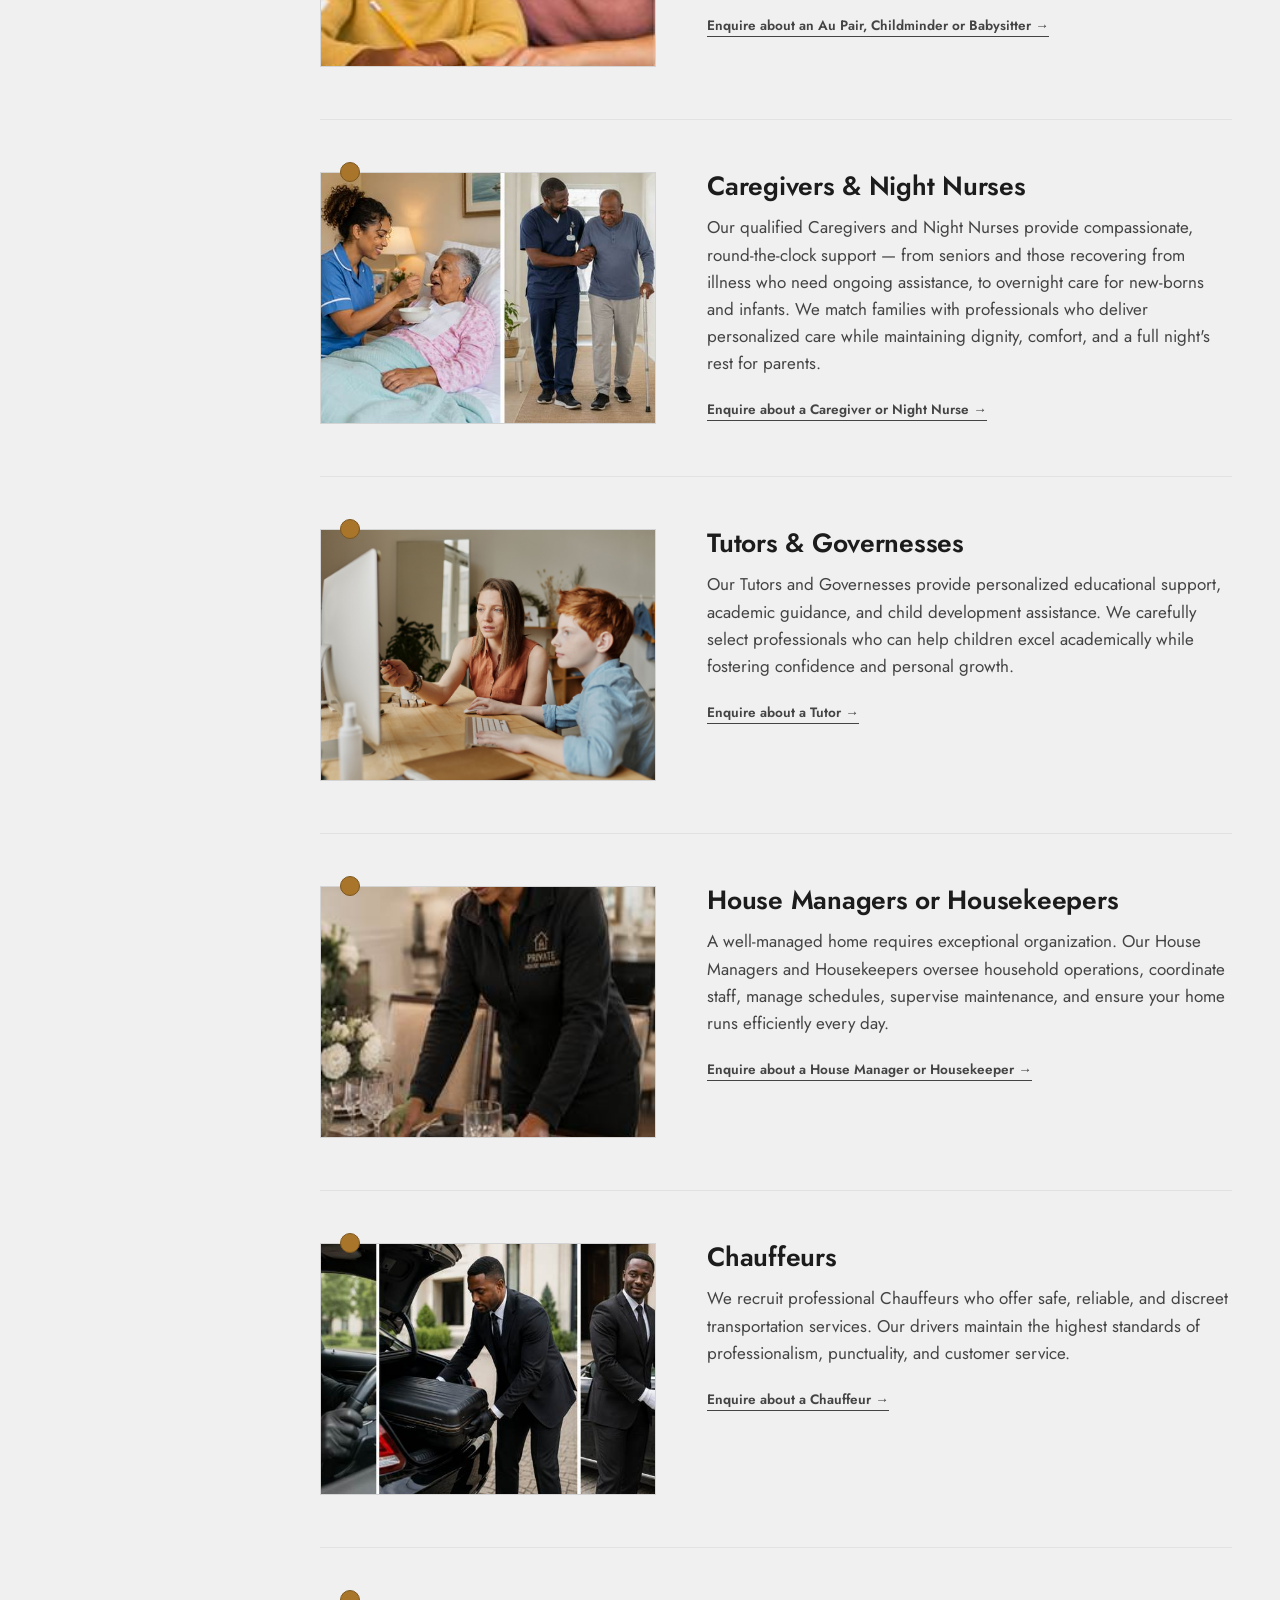
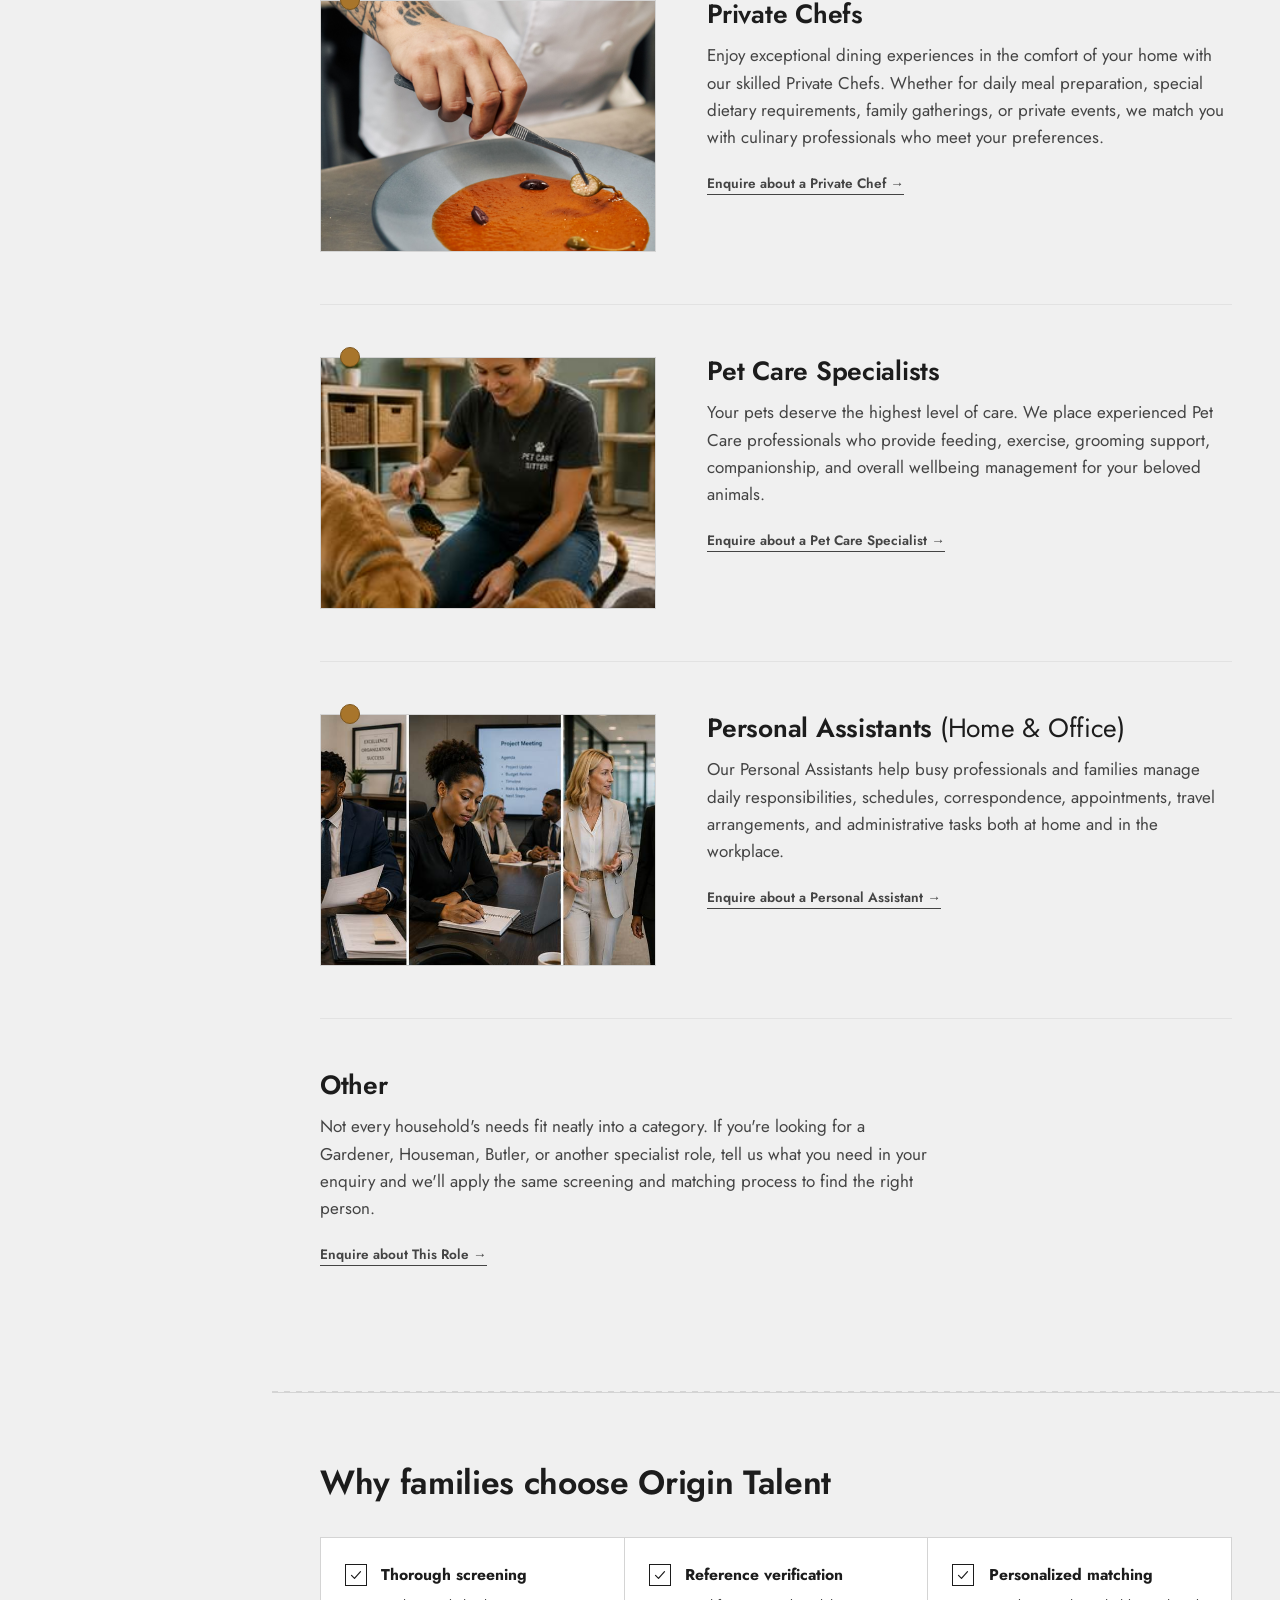
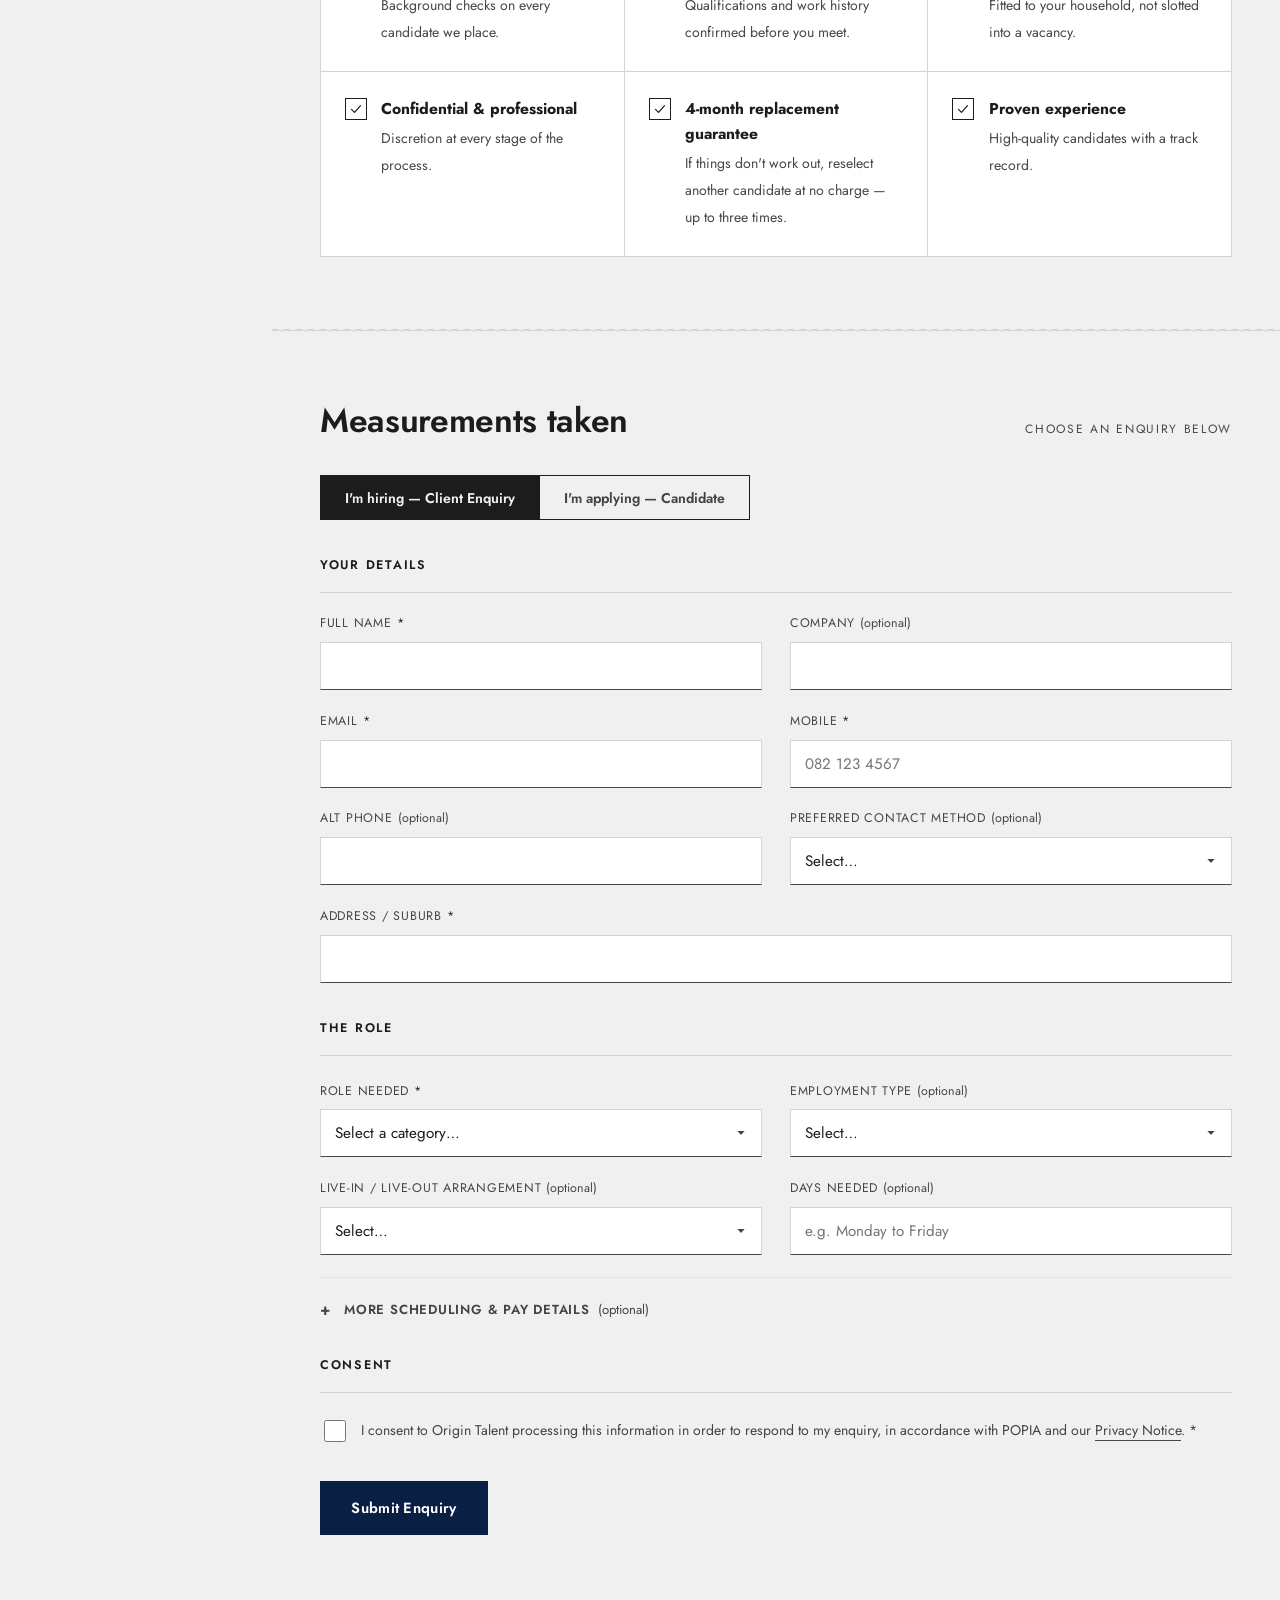
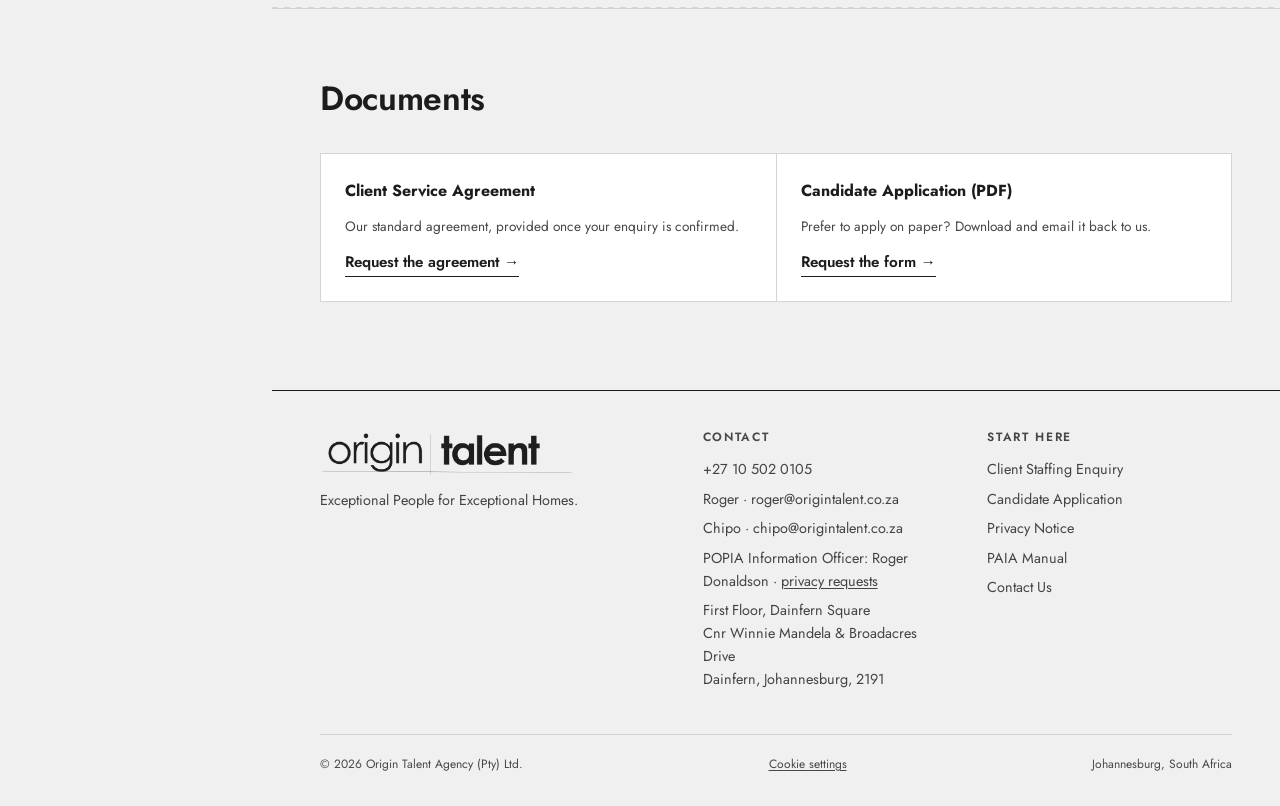
==== commit 571d9f45: "POPIA: cookie consent banner, cookie notice, visible Information Officer, self-hosted fonts - src/co" ====
--- a/index.html
+++ b/index.html
@@ -13,6 +13,7 @@
   }
 </script>
 <link rel="stylesheet" href="src/style.css" />
+<script src="src/consent.js" defer></script>
 </head>
 <body>
 <div class="splash" id="splash" aria-hidden="true">
@@ -474,6 +475,7 @@
           <a href="tel:+27105020105">+27 10 502 0105</a>
           <a href="mailto:roger@origintalent.co.za">Roger · roger@origintalent.co.za</a>
           <a href="mailto:chipo@origintalent.co.za">Chipo · chipo@origintalent.co.za</a>
+          <p class="footer-io">POPIA Information Officer: Roger Donaldson &middot; <a href="privacy.html#who-we-are">privacy requests</a></p>
           <p>First Floor, Dainfern Square<br />Cnr Winnie Mandela &amp; Broadacres Drive<br />Dainfern, Johannesburg, 2191</p>
         </div>
         <div>
@@ -487,6 +489,7 @@
       </div>
       <div class="footer-bottom">
         <span>&copy; 2026 Origin Talent Agency (Pty) Ltd.</span>
+        <button type="button" class="footer-consent" data-open-consent>Cookie settings</button>
         <span>Johannesburg, South Africa</span>
       </div>
     </footer>
--- a/src/style.css
+++ b/src/style.css
@@ -5,7 +5,14 @@
    Century Gothic (logo face) with Jost as the free web fallback.
    ============================================================ */
 
-@import url('https://fonts.googleapis.com/css2?family=Jost:ital,wght@0,300;0,400;0,500;0,600;0,700;1,400&display=swap');
+/* Jost is self-hosted (assets/fonts, SIL OFL) so no visitor data goes to Google's
+   font servers on page load (POPIA s72 cross-border transfer; 2026-10-30). */
+@font-face { font-family: 'Jost'; font-style: normal; font-weight: 300; font-display: swap; src: url('../assets/fonts/jost-latin-300-normal.woff2') format('woff2'); }
+@font-face { font-family: 'Jost'; font-style: normal; font-weight: 400; font-display: swap; src: url('../assets/fonts/jost-latin-400-normal.woff2') format('woff2'); }
+@font-face { font-family: 'Jost'; font-style: normal; font-weight: 500; font-display: swap; src: url('../assets/fonts/jost-latin-500-normal.woff2') format('woff2'); }
+@font-face { font-family: 'Jost'; font-style: normal; font-weight: 600; font-display: swap; src: url('../assets/fonts/jost-latin-600-normal.woff2') format('woff2'); }
+@font-face { font-family: 'Jost'; font-style: normal; font-weight: 700; font-display: swap; src: url('../assets/fonts/jost-latin-700-normal.woff2') format('woff2'); }
+@font-face { font-family: 'Jost'; font-style: italic; font-weight: 400; font-display: swap; src: url('../assets/fonts/jost-latin-400-italic.woff2') format('woff2'); }
 
 :root {
   --paper: #f0f0f0;
@@ -928,3 +935,58 @@
   padding-top: 1.5rem;
   border-top: 1px solid var(--line);
 }
+
+/* ============================================================
+   Cookie & storage consent (POPIA) — 2026-10-30
+   Bottom sheet, equal-weight choices, nothing optional runs before a choice.
+   ============================================================ */
+.consent {
+  position: fixed;
+  inset: auto 0 0 0;
+  z-index: 200;
+  background: var(--white);
+  border-top: 1px solid var(--ink-strong);
+  box-shadow: 0 -8px 28px rgba(28, 28, 28, 0.08);
+  padding: 1.25rem var(--gutter) 1.4rem;
+}
+.consent[hidden] { display: none; }
+.consent__inner {
+  max-width: 72rem;
+  margin: 0 auto;
+  display: grid;
+  grid-template-columns: 1fr auto;
+  gap: 1rem 2.5rem;
+  align-items: center;
+}
+.consent__title {
+  font-family: var(--font-display);
+  font-size: 0.75rem;
+  letter-spacing: 0.14em;
+  text-transform: uppercase;
+  font-weight: 600;
+  color: var(--ink-strong);
+  margin: 0 0 0.4rem;
+}
+.consent__text { font-size: 0.88rem; line-height: 1.55; color: var(--ink); margin: 0; max-width: 68ch; }
+.consent__text a { text-decoration: underline; text-underline-offset: 2px; }
+.consent__actions { display: flex; gap: 0.75rem; flex-wrap: wrap; }
+.consent .btn { padding: 0.75rem 1.4rem; font-size: 0.85rem; min-height: 44px; }
+.consent .btn-primary { animation: none; }
+.btn-outline { background: var(--white); color: var(--ink-strong); }
+.btn-outline:hover { background: var(--paper); }
+.consent__btn:focus-visible, .footer-consent:focus-visible { outline: 2px solid var(--navy); outline-offset: 2px; }
+.footer-consent {
+  background: none; border: 0; padding: 0; cursor: pointer;
+  font: inherit; color: inherit; text-decoration: underline; text-underline-offset: 2px;
+}
+.footer-io { font-size: 0.8rem; color: var(--ink-soft); }
+@media (max-width: 720px) {
+  .consent__inner { grid-template-columns: 1fr; }
+  .consent__actions .btn { flex: 1 1 10rem; justify-content: center; }
+}
+.footer-grid .footer-io a { display: inline; margin: 0; text-decoration: underline; text-underline-offset: 2px; }
+.legal__table-wrap { overflow-x: auto; margin: 0.75rem 0 1rem; }
+.legal__table { width: 100%; border-collapse: collapse; font-size: 0.88rem; min-width: 34rem; }
+.legal__table th, .legal__table td { text-align: left; vertical-align: top; padding: 0.65rem 0.75rem; border-bottom: 1px solid var(--line); }
+.legal__table th { font-size: 0.72rem; letter-spacing: 0.12em; text-transform: uppercase; color: var(--ink-soft); font-weight: 600; border-bottom-color: var(--ink-strong); }
+.legal__table code { font-size: 0.85em; }
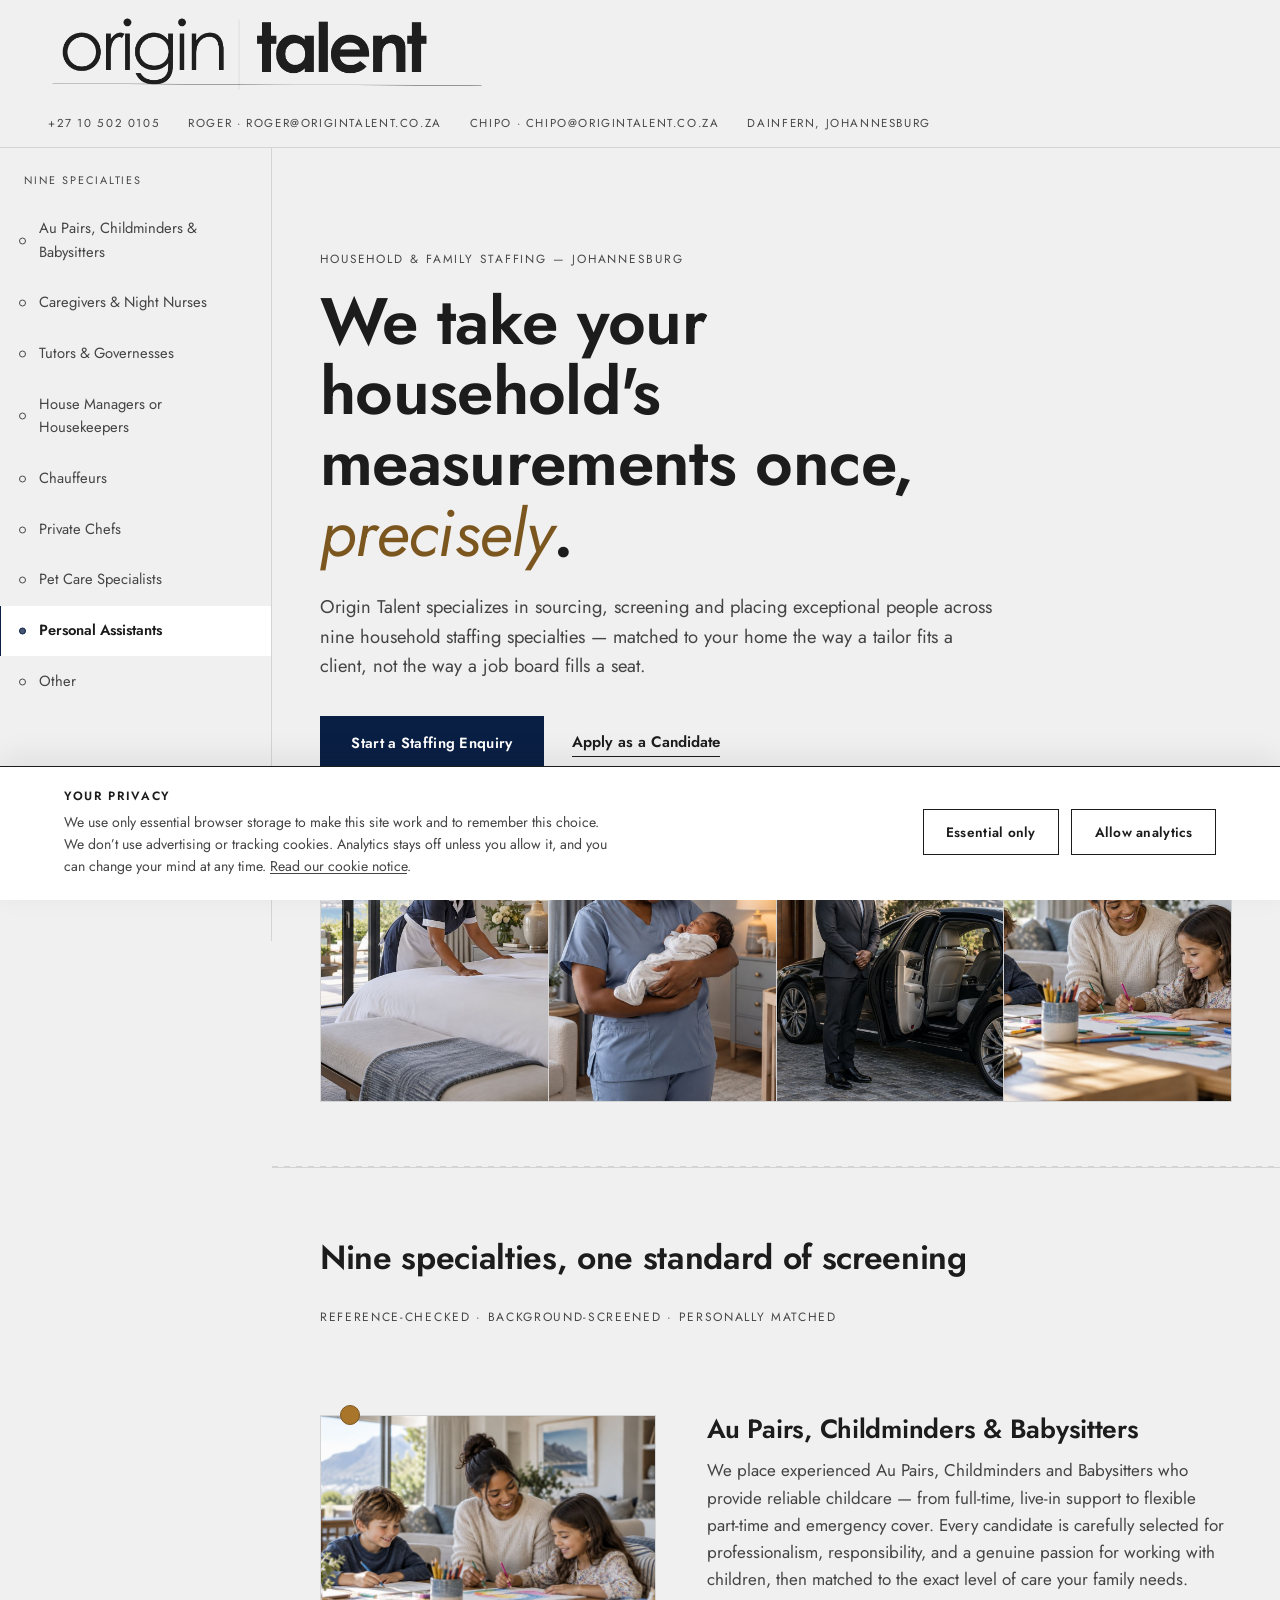
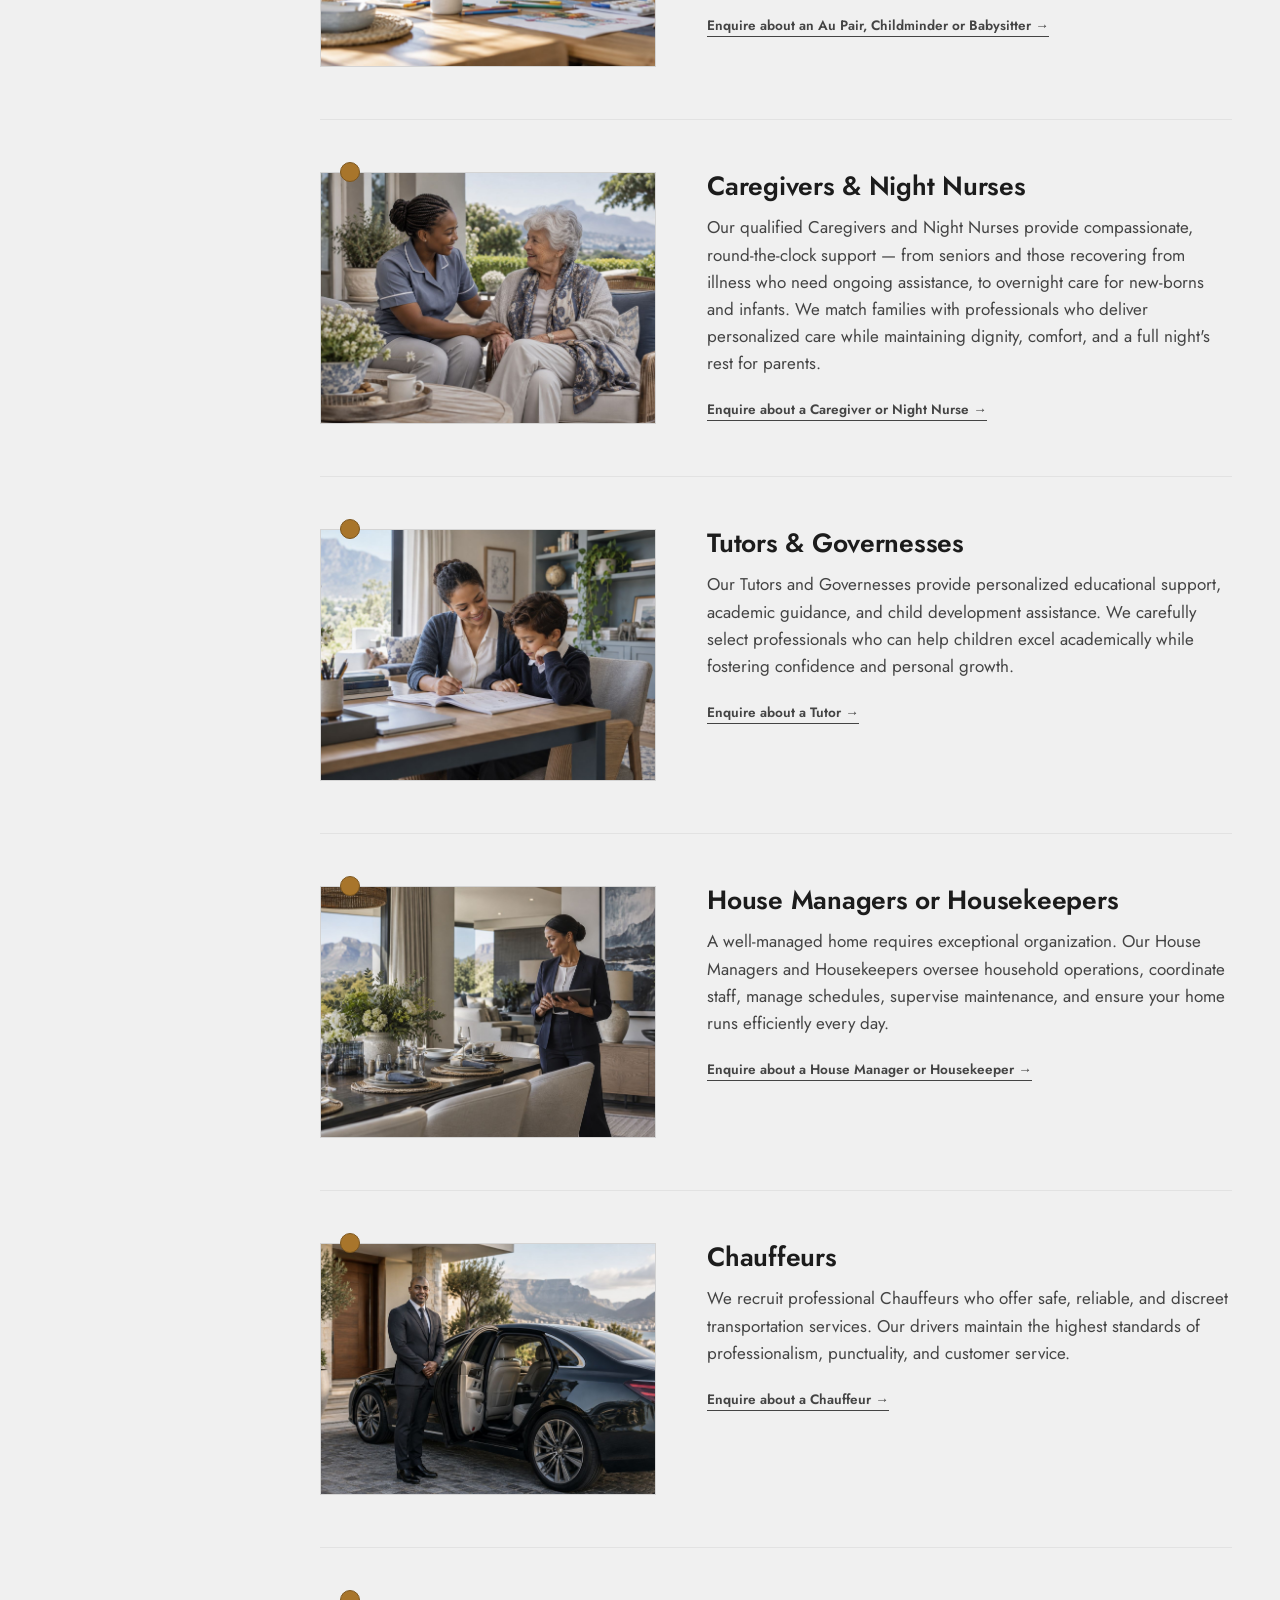
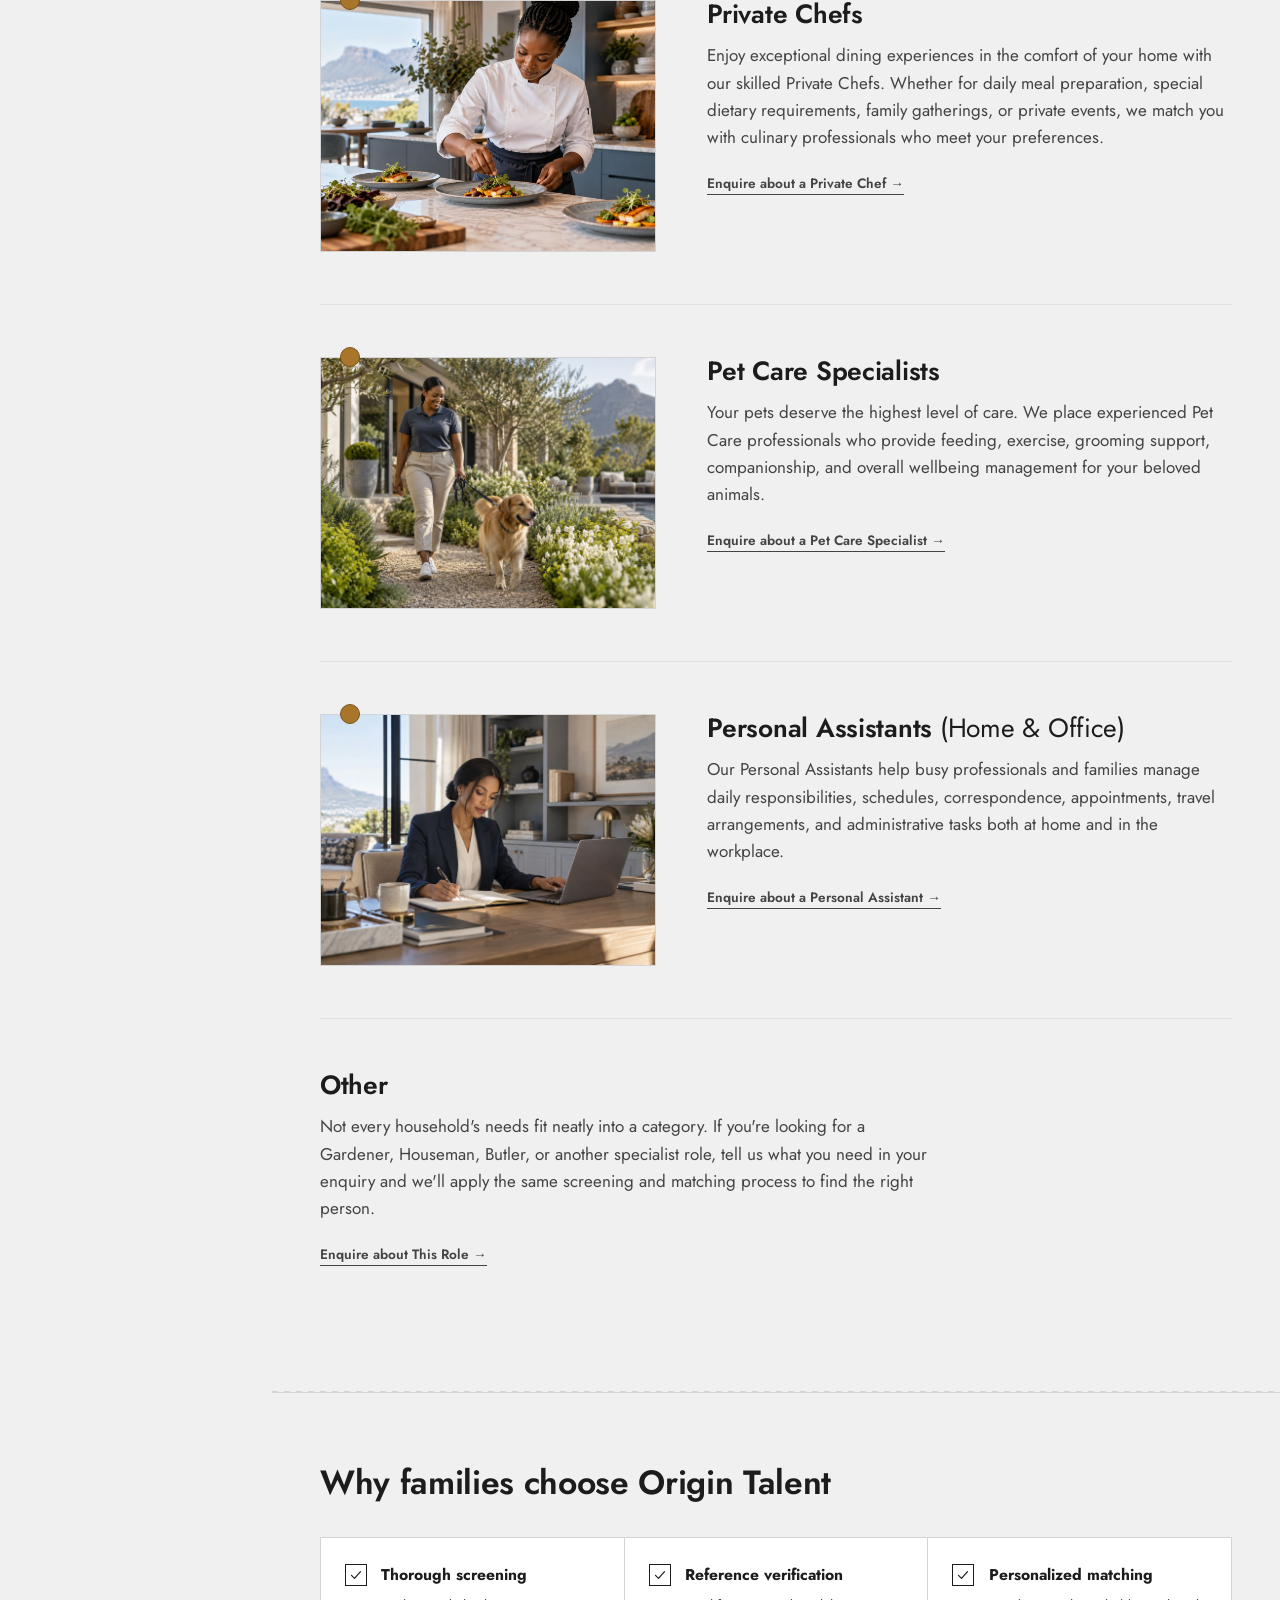
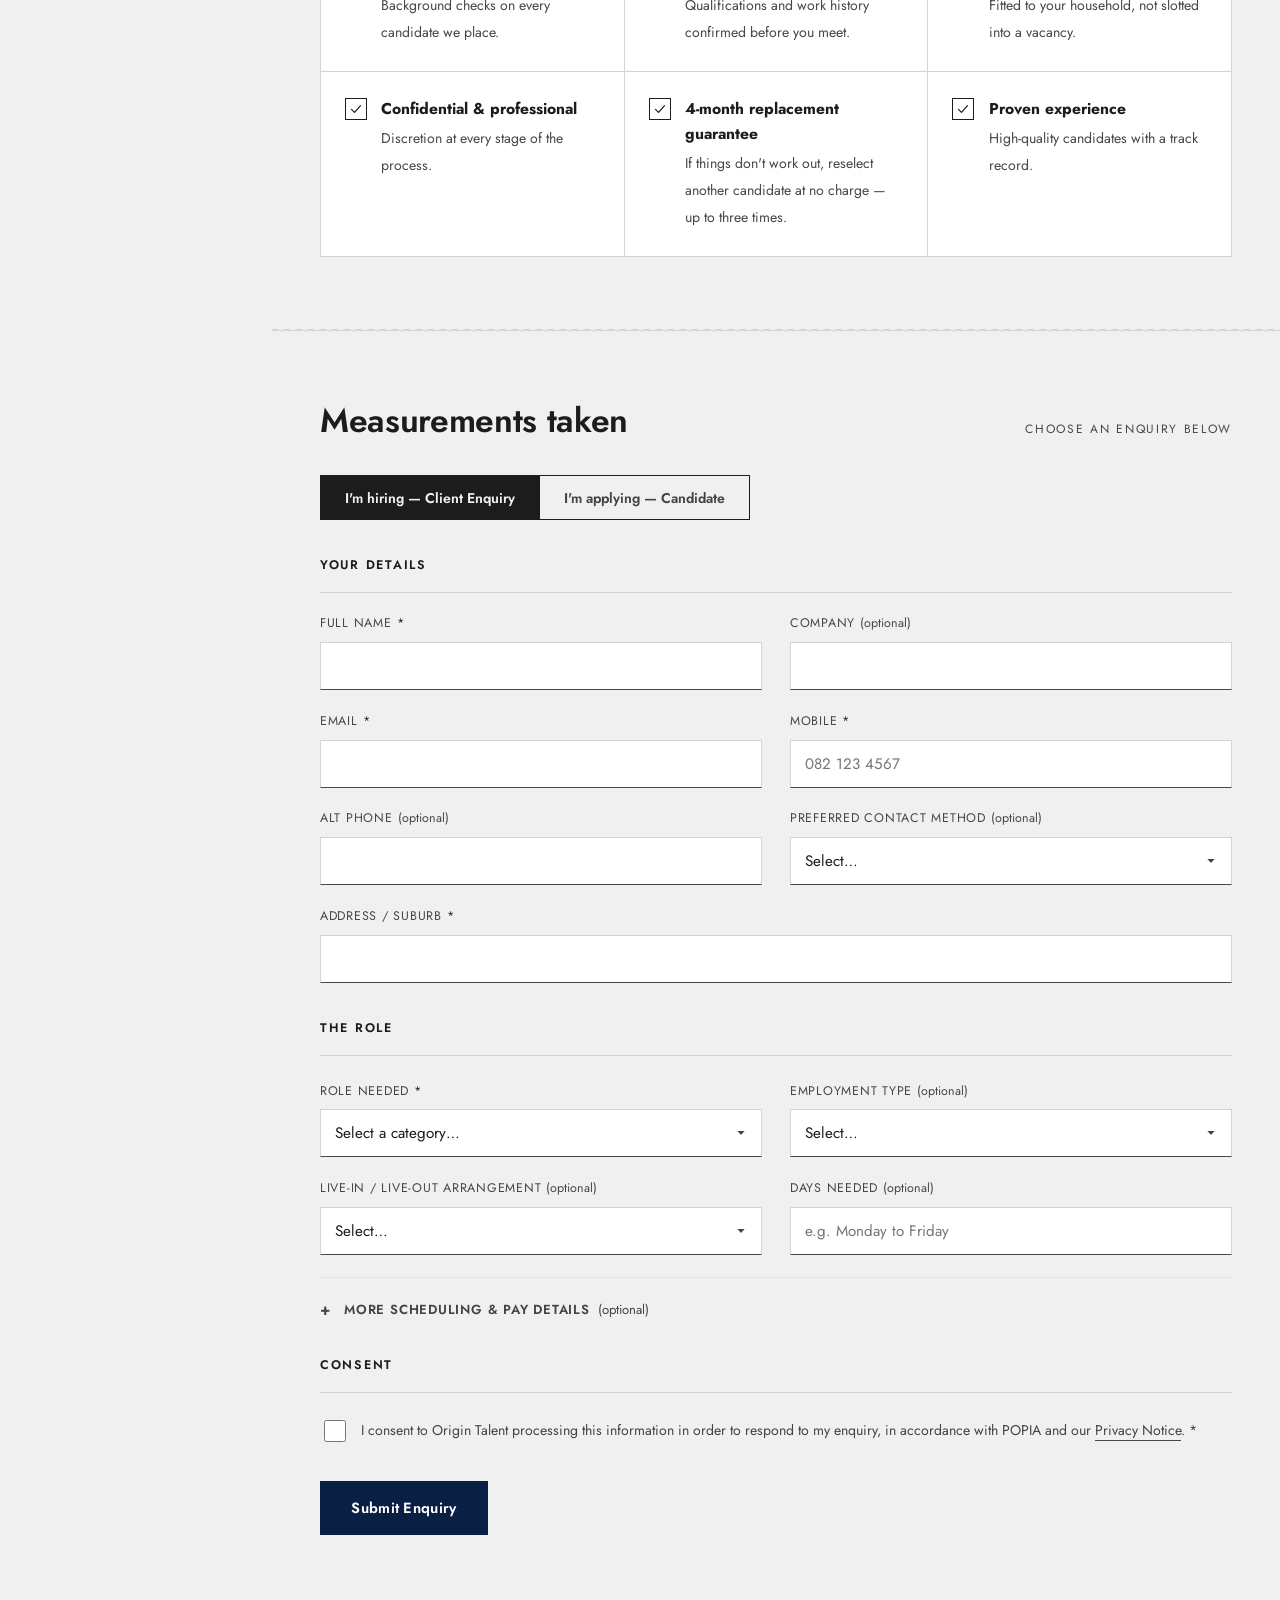
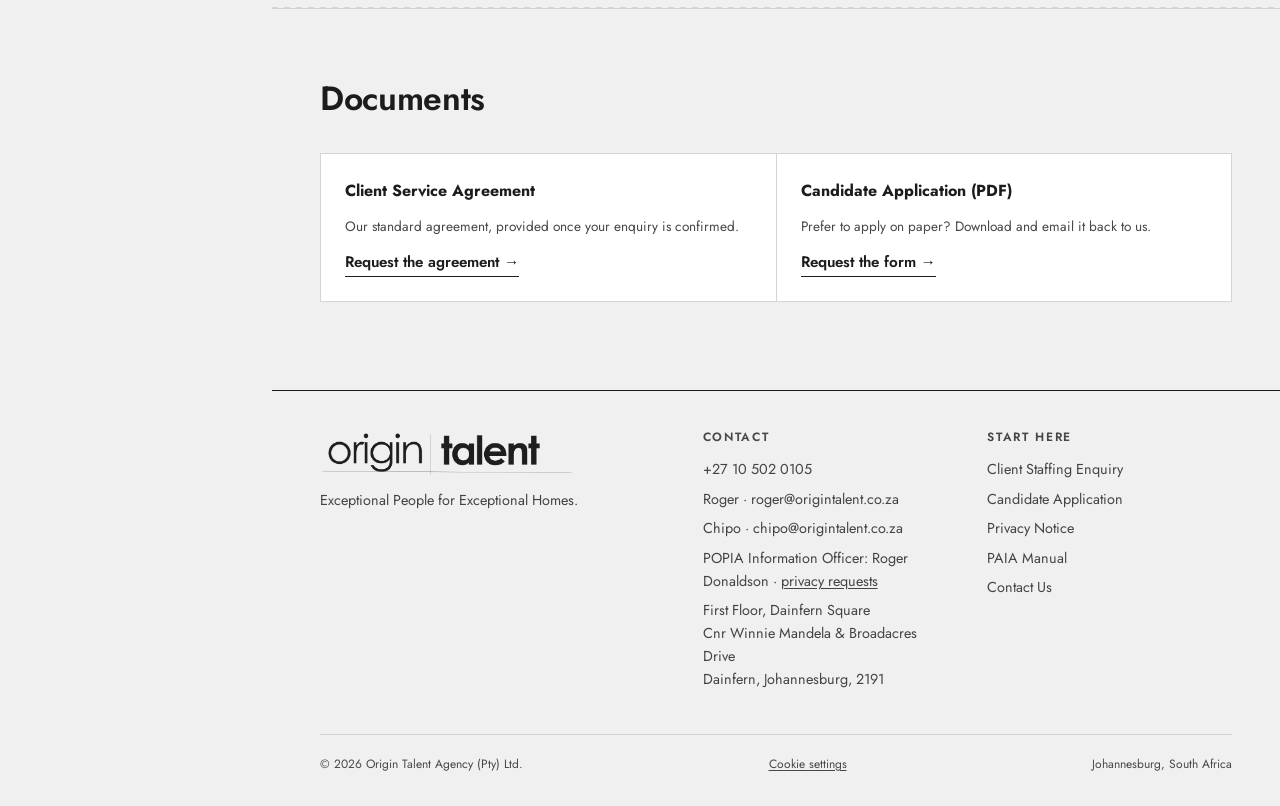
==== commit 6a930cd1: "Replace site photography with 10 client-supplied images - assets/photography/site/: compressed (<=16" ====
--- a/index.html
+++ b/index.html
@@ -93,10 +93,10 @@
         <a class="link-cta" href="#apply">Apply as a Candidate</a>
       </div>
       <div class="hero__strip">
-        <img src="assets/photography/brand/house-managers.png" alt="A private house manager setting a formal dining table" loading="lazy" />
-        <img src="assets/photography/brand/night-nurses.png" alt="A night nurse feeding a newborn at home" loading="lazy" />
-        <img src="assets/photography/brand/chauffeurs.png" alt="A professional chauffeur assisting a client into a car" loading="lazy" />
-        <img src="assets/photography/brand/au-pair.png" alt="An au pair helping a child with homework" loading="lazy" />
+        <img style="--focus: 42% 50%" src="assets/photography/site/housekeeper-making-bed.jpg" alt="A housekeeper in uniform making a bed in a bright main bedroom" width="1536" height="1024" loading="lazy" />
+        <img style="--focus: 40% 50%" src="assets/photography/site/night-nurse-newborn-nursery.jpg" alt="A night nurse holding a sleeping newborn in a nursery" width="1536" height="1024" loading="lazy" />
+        <img style="--focus: 30% 50%" src="assets/photography/site/chauffeur-luxury-car.jpg" alt="A chauffeur in a dark suit standing beside a black sedan with the door open" width="1536" height="1024" loading="lazy" />
+        <img style="--focus: 55% 50%" src="assets/photography/site/au-pair-nanny-children-drawing.jpg" alt="An au pair drawing with two children at the family table" width="1536" height="1024" loading="lazy" />
       </div>
     </section>
 
@@ -109,7 +109,7 @@
       </div>
 
       <article class="category" id="au-pair">
-        <div class="category__figure"><span class="category__tag" aria-hidden="true"></span><img src="assets/photography/brand/au-pair.png" alt="An au pair helping a young girl with schoolwork at the kitchen table" loading="lazy" /></div>
+        <div class="category__figure"><span class="category__tag" aria-hidden="true"></span><img src="assets/photography/site/au-pair-nanny-children-drawing.jpg" alt="An au pair drawing and colouring with two young children at the family table" width="1536" height="1024" loading="lazy" /></div>
         <div class="category__body">
           <h3 class="category__name">Au Pairs, Childminders &amp; Babysitters</h3>
           <p class="category__desc">We place experienced Au Pairs, Childminders and Babysitters who provide reliable childcare — from full-time, live-in support to flexible part-time and emergency cover. Every candidate is carefully selected for professionalism, responsibility, and a genuine passion for working with children, then matched to the exact level of care your family needs.</p>
@@ -118,7 +118,7 @@
       </article>
 
       <article class="category" id="caregivers">
-        <div class="category__figure"><span class="category__tag" aria-hidden="true"></span><img src="assets/photography/brand/caregivers.png" alt="A caregiver assisting an elderly client at home, and a caregiver walking with an elderly man" loading="lazy" /></div>
+        <div class="category__figure"><span class="category__tag" aria-hidden="true"></span><img src="assets/photography/site/caregiver-elderly-client-patio.jpg" alt="A caregiver sitting with an elderly woman on a garden patio, both smiling" width="1536" height="1024" loading="lazy" /></div>
         <div class="category__body">
           <h3 class="category__name">Caregivers &amp; Night Nurses</h3>
           <p class="category__desc">Our qualified Caregivers and Night Nurses provide compassionate, round-the-clock support — from seniors and those recovering from illness who need ongoing assistance, to overnight care for new-borns and infants. We match families with professionals who deliver personalized care while maintaining dignity, comfort, and a full night's rest for parents.</p>
@@ -127,7 +127,7 @@
       </article>
 
       <article class="category" id="tutors">
-        <div class="category__figure"><span class="category__tag" aria-hidden="true"></span><img src="assets/photography/sourced/tutors-governesses.jpg" alt="A tutor helping a young boy with his studies" loading="lazy" /></div>
+        <div class="category__figure"><span class="category__tag" aria-hidden="true"></span><img src="assets/photography/site/tutor-governess-homework.jpg" alt="A tutor helping a young boy in school uniform with his workbook" width="1536" height="1024" loading="lazy" /></div>
         <div class="category__body">
           <h3 class="category__name">Tutors &amp; Governesses</h3>
           <p class="category__desc">Our Tutors and Governesses provide personalized educational support, academic guidance, and child development assistance. We carefully select professionals who can help children excel academically while fostering confidence and personal growth.</p>
@@ -136,7 +136,7 @@
       </article>
 
       <article class="category" id="house-managers">
-        <div class="category__figure"><span class="category__tag" aria-hidden="true"></span><img src="assets/photography/brand/house-managers.png" alt="A private house manager setting a formal dining table" loading="lazy" /></div>
+        <div class="category__figure"><span class="category__tag" aria-hidden="true"></span><img src="assets/photography/site/house-manager-dining-room.jpg" alt="A house manager with a tablet checking a formal dining table setting" width="1536" height="1024" loading="lazy" /></div>
         <div class="category__body">
           <h3 class="category__name">House Managers or Housekeepers</h3>
           <p class="category__desc">A well-managed home requires exceptional organization. Our House Managers and Housekeepers oversee household operations, coordinate staff, manage schedules, supervise maintenance, and ensure your home runs efficiently every day.</p>
@@ -145,7 +145,7 @@
       </article>
 
       <article class="category" id="chauffeurs">
-        <div class="category__figure"><span class="category__tag" aria-hidden="true"></span><img src="assets/photography/brand/chauffeurs.png" alt="A professional chauffeur driving, loading luggage and opening a car door" loading="lazy" /></div>
+        <div class="category__figure"><span class="category__tag" aria-hidden="true"></span><img src="assets/photography/site/chauffeur-luxury-car.jpg" alt="A professional chauffeur waiting beside a black sedan outside a family home" width="1536" height="1024" loading="lazy" /></div>
         <div class="category__body">
           <h3 class="category__name">Chauffeurs</h3>
           <p class="category__desc">We recruit professional Chauffeurs who offer safe, reliable, and discreet transportation services. Our drivers maintain the highest standards of professionalism, punctuality, and customer service.</p>
@@ -154,7 +154,7 @@
       </article>
 
       <article class="category" id="private-chefs">
-        <div class="category__figure"><span class="category__tag" aria-hidden="true"></span><img src="assets/photography/sourced/private-chefs.jpg" alt="A private chef plating a dish with precision" loading="lazy" /></div>
+        <div class="category__figure"><span class="category__tag" aria-hidden="true"></span><img src="assets/photography/site/private-chef-plating.jpg" alt="A private chef plating fish dishes in a home kitchen" width="1600" height="900" loading="lazy" /></div>
         <div class="category__body">
           <h3 class="category__name">Private Chefs</h3>
           <p class="category__desc">Enjoy exceptional dining experiences in the comfort of your home with our skilled Private Chefs. Whether for daily meal preparation, special dietary requirements, family gatherings, or private events, we match you with culinary professionals who meet your preferences.</p>
@@ -163,7 +163,7 @@
       </article>
 
       <article class="category" id="pet-care">
-        <div class="category__figure"><span class="category__tag" aria-hidden="true"></span><img src="assets/photography/brand/pet-care-specialists.png" alt="A pet care specialist feeding a dog and cats at home" loading="lazy" /></div>
+        <div class="category__figure"><span class="category__tag" aria-hidden="true"></span><img src="assets/photography/site/pet-care-specialist-dog-walk.jpg" alt="A pet care specialist walking a golden retriever through a garden" width="1536" height="1024" loading="lazy" /></div>
         <div class="category__body">
           <h3 class="category__name">Pet Care Specialists</h3>
           <p class="category__desc">Your pets deserve the highest level of care. We place experienced Pet Care professionals who provide feeding, exercise, grooming support, companionship, and overall wellbeing management for your beloved animals.</p>
@@ -172,7 +172,7 @@
       </article>
 
       <article class="category" id="personal-assistants">
-        <div class="category__figure"><span class="category__tag" aria-hidden="true"></span><img src="assets/photography/brand/personal-assistants.png" alt="A personal assistant reviewing documents and presenting in a meeting" loading="lazy" /></div>
+        <div class="category__figure"><span class="category__tag" aria-hidden="true"></span><img src="assets/photography/site/personal-assistant-home-office.jpg" alt="A personal assistant taking notes at a laptop in a home office" width="1536" height="1024" loading="lazy" /></div>
         <div class="category__body">
           <h3 class="category__name">Personal Assistants <span class="category__qualifier">(Home &amp; Office)</span></h3>
           <p class="category__desc">Our Personal Assistants help busy professionals and families manage daily responsibilities, schedules, correspondence, appointments, travel arrangements, and administrative tasks both at home and in the workplace.</p>
--- a/src/style.css
+++ b/src/style.css
@@ -379,6 +379,7 @@
 .hero__strip img {
   aspect-ratio: 4 / 5;
   object-fit: cover;
+  object-position: var(--focus, 50% 50%);
   width: 100%;
   height: 100%;
 }
@@ -437,6 +438,7 @@
 }
 .category__figure img {
   width: 100%;
+  height: auto; /* HTML width/height attrs are ratio hints only — never let them set the box */
   aspect-ratio: 4 / 3;
   object-fit: cover;
   border: 1px solid var(--line);
@@ -989,4 +991,4 @@
 .legal__table { width: 100%; border-collapse: collapse; font-size: 0.88rem; min-width: 34rem; }
 .legal__table th, .legal__table td { text-align: left; vertical-align: top; padding: 0.65rem 0.75rem; border-bottom: 1px solid var(--line); }
 .legal__table th { font-size: 0.72rem; letter-spacing: 0.12em; text-transform: uppercase; color: var(--ink-soft); font-weight: 600; border-bottom-color: var(--ink-strong); }
-.legal__table code { font-size: 0.85em; }
+.legal__table code { font-size: 0.85em; white-space: nowrap; }
